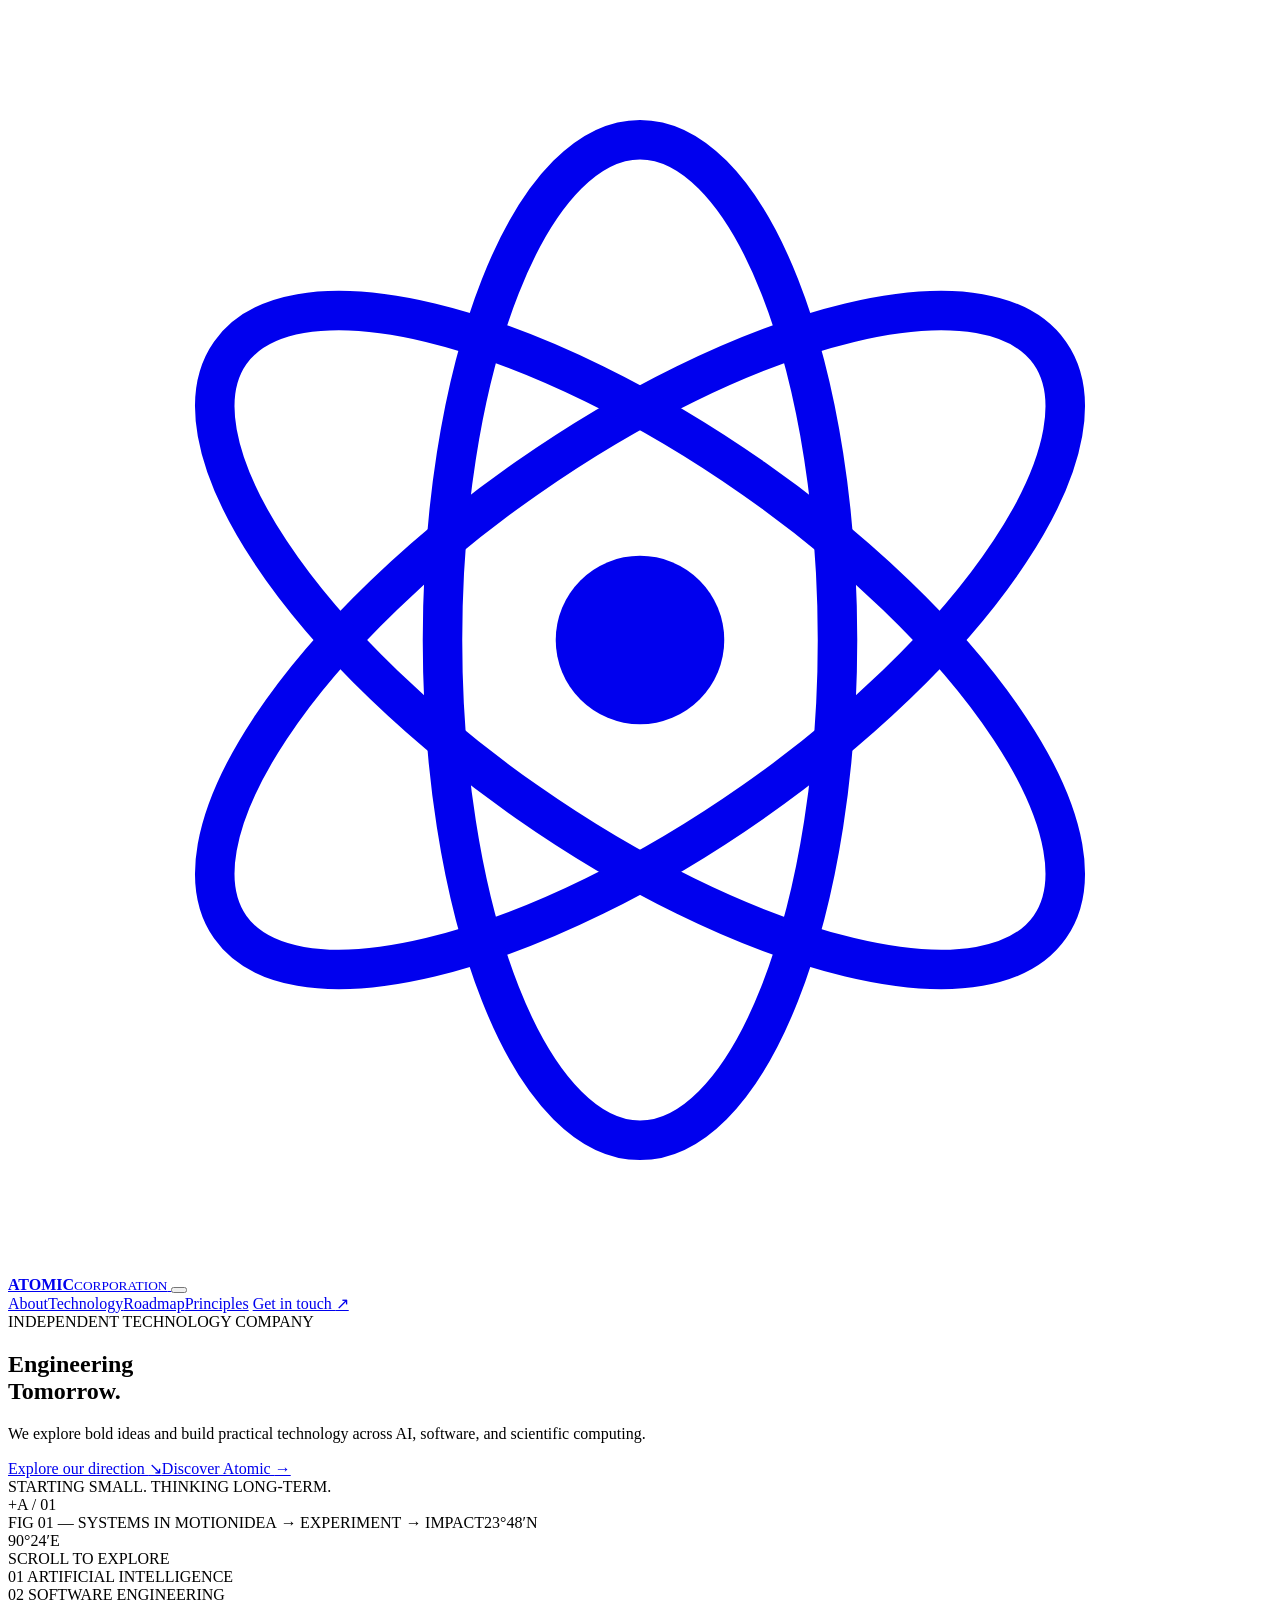
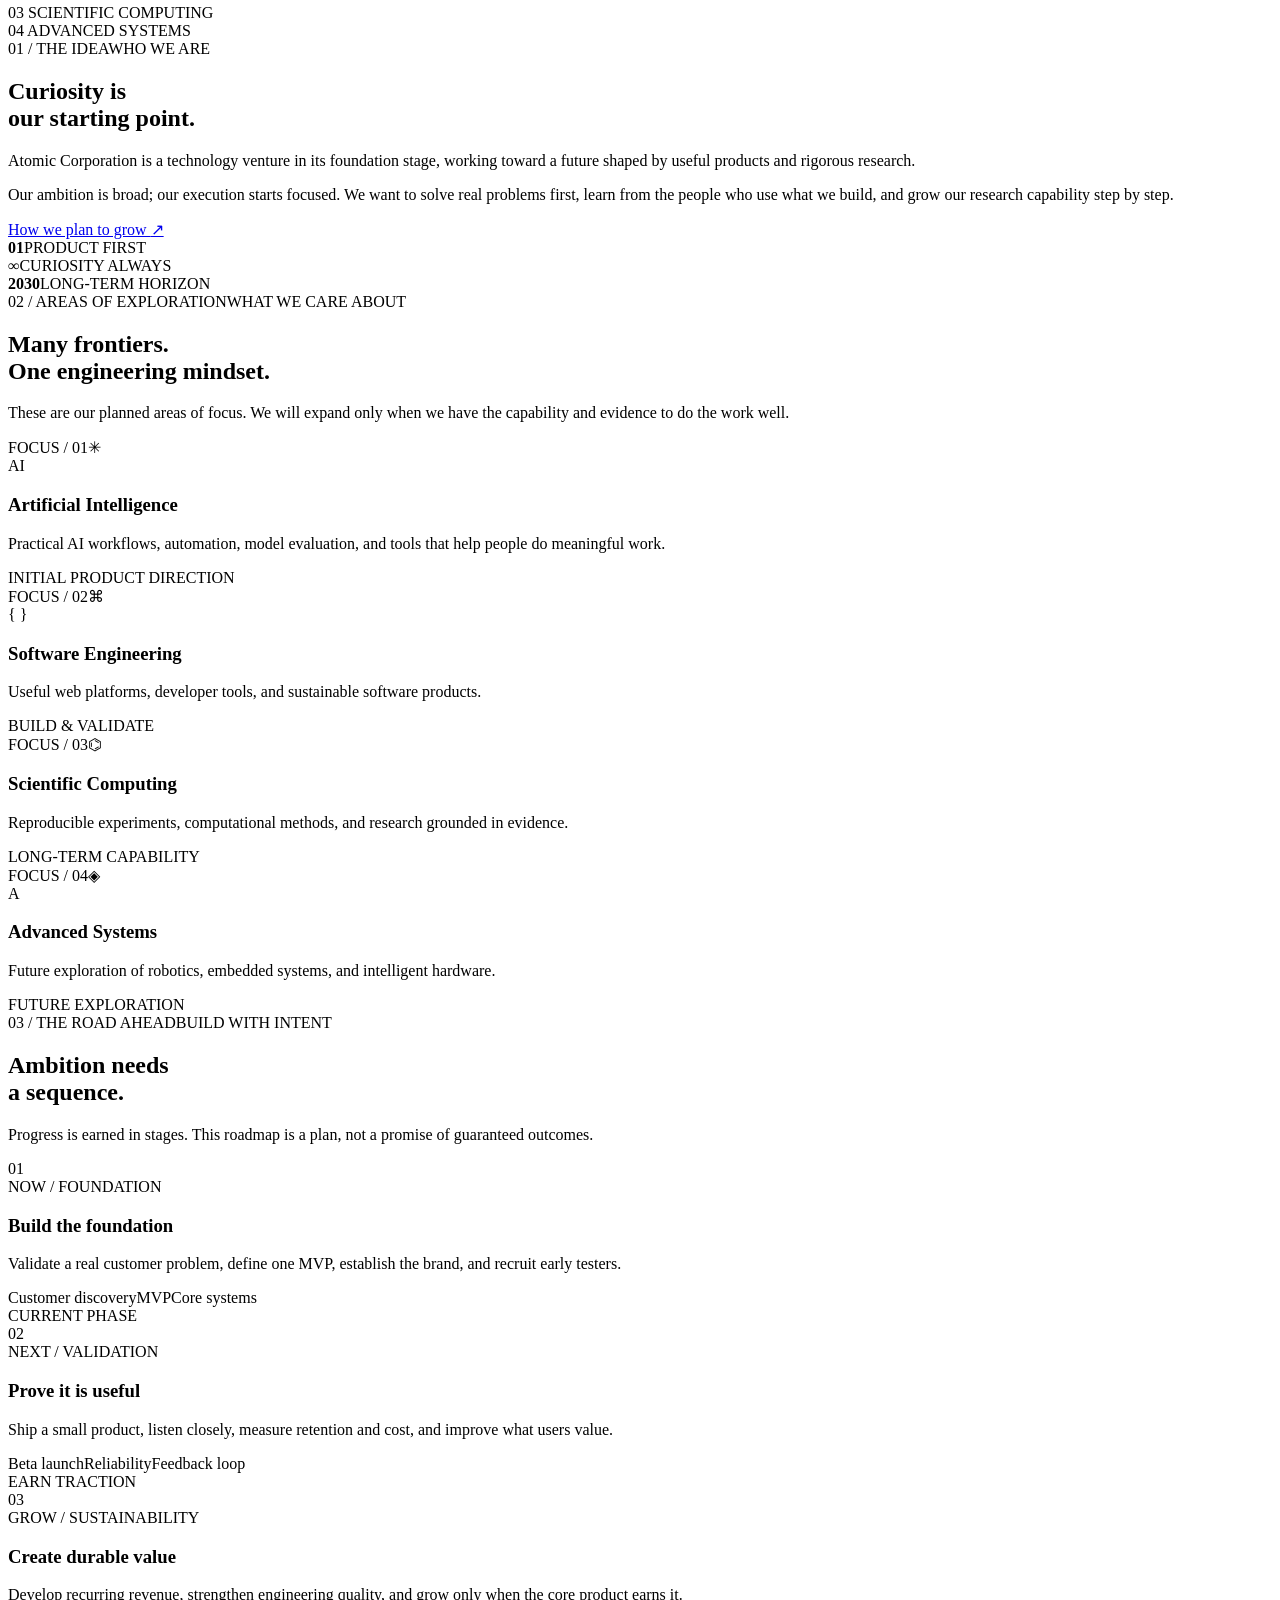
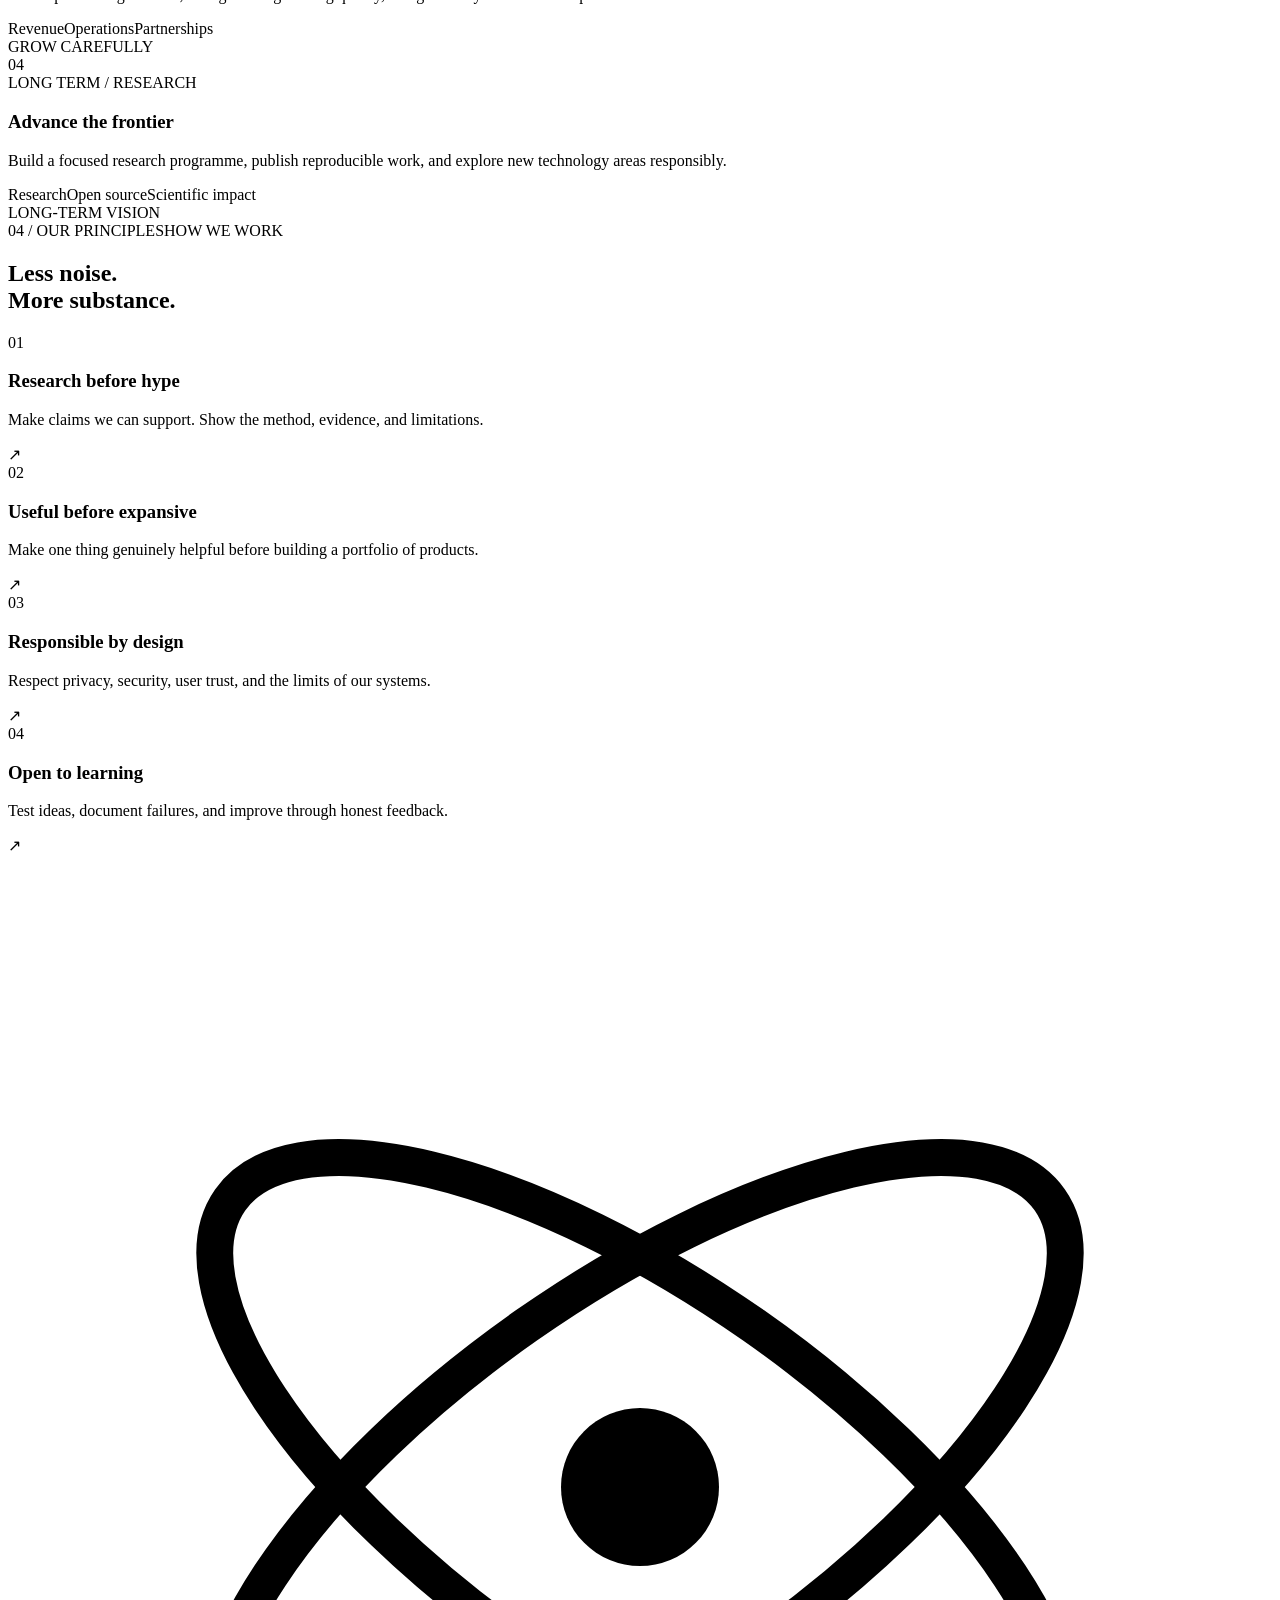
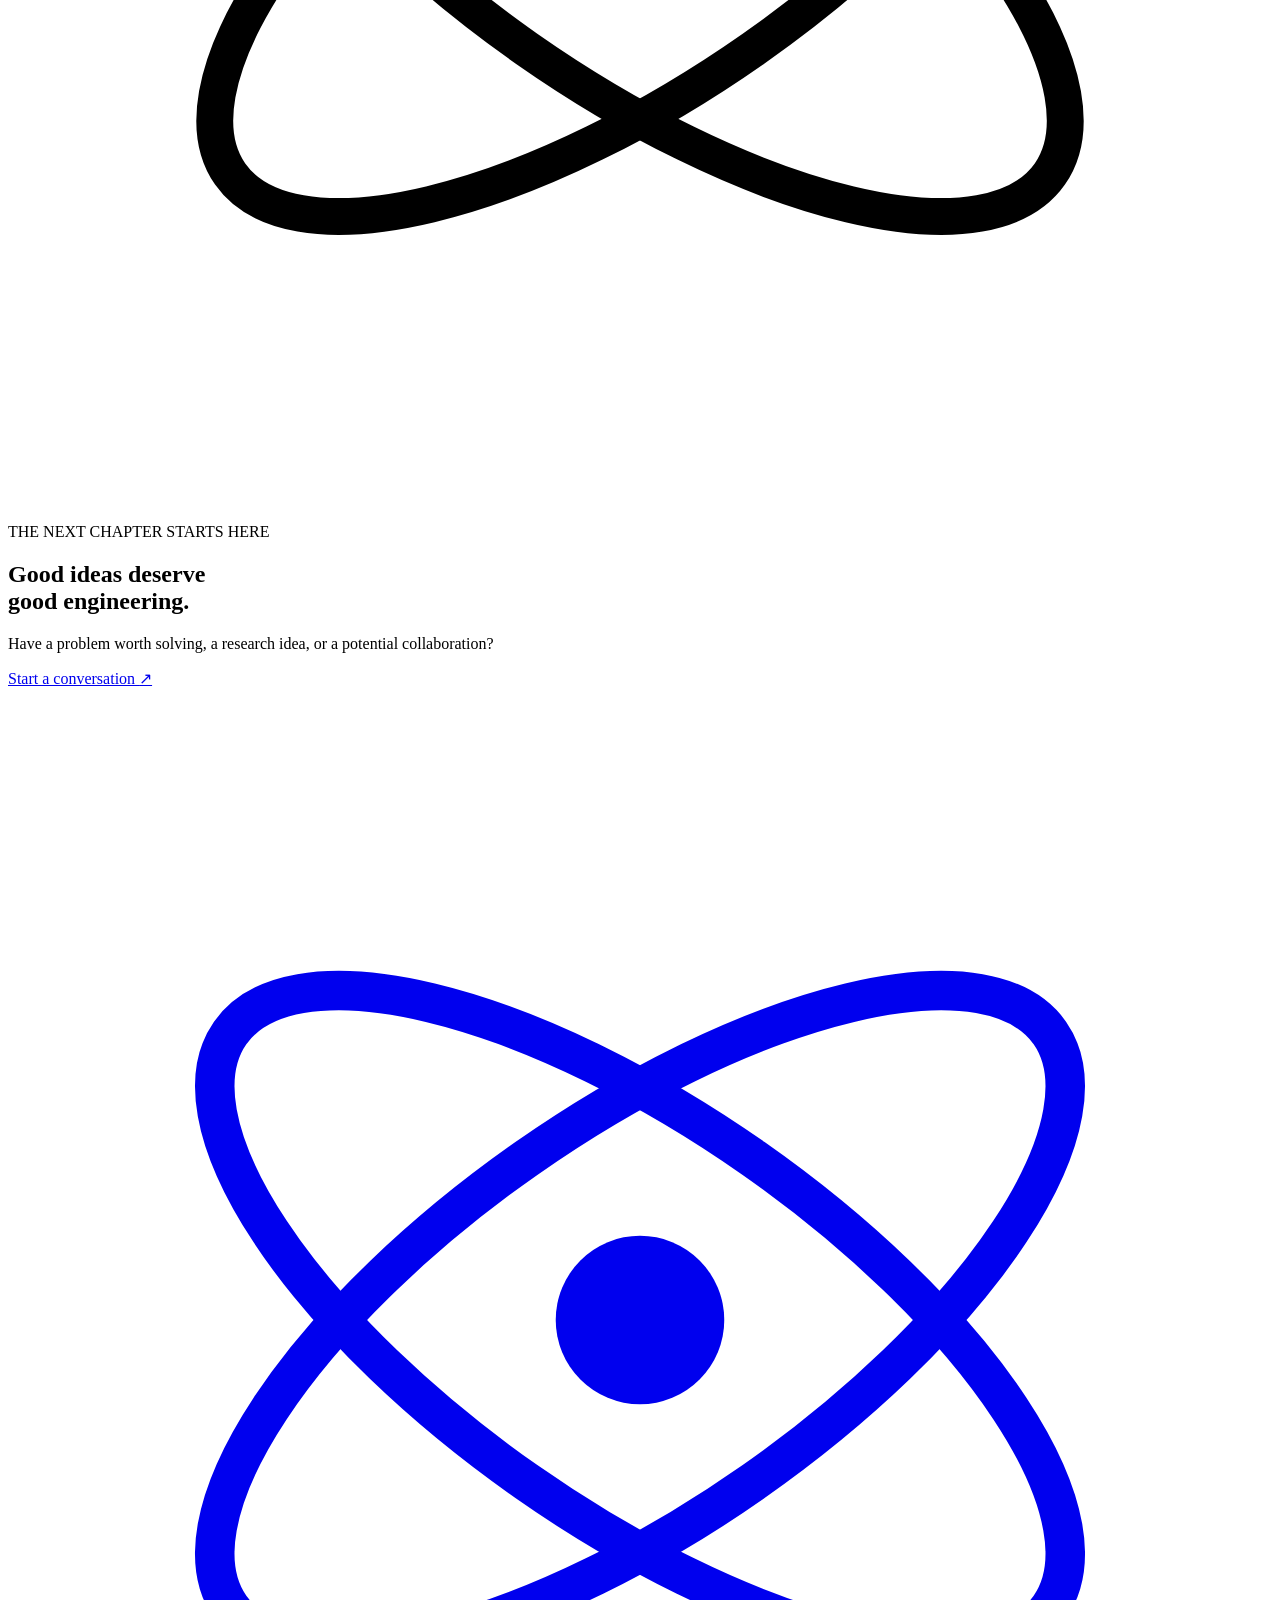
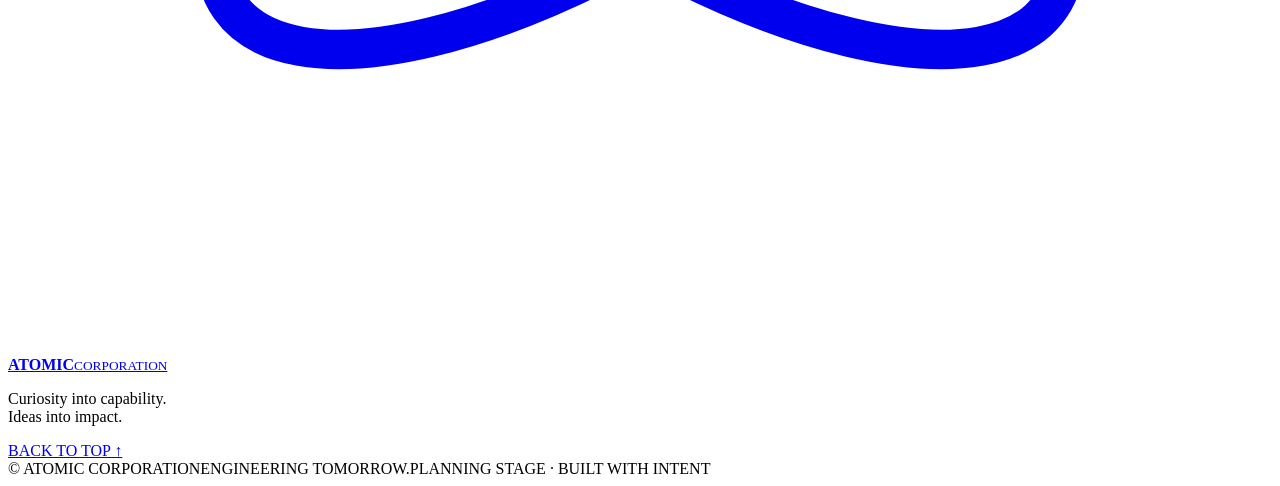
==== index.html @ 31d18f81 "feat: add Atomic Corporation landing page structure" ====
<!doctype html>
<html lang="en">
<head>
  <meta charset="utf-8">
  <meta name="viewport" content="width=device-width, initial-scale=1">
  <meta name="theme-color" content="#050505">
  <meta name="description" content="Atomic Corporation builds useful technology across AI, software engineering, and scientific computing.">
  <title>Atomic Corporation — Engineering Tomorrow</title>
  <link rel="icon" href="assets/favicon.svg" type="image/svg+xml">
  <link rel="preconnect" href="https://fonts.googleapis.com">
  <link rel="preconnect" href="https://fonts.gstatic.com" crossorigin>
  <link href="https://fonts.googleapis.com/css2?family=DM+Mono:wght@400;500&family=Manrope:wght@400;500;600;700;800&display=swap" rel="stylesheet">
  <link rel="stylesheet" href="styles.css">
</head>
<body>
  <div class="noise" aria-hidden="true"></div>
  <header class="site-header">
    <a class="brand" href="#home" aria-label="Atomic Corporation home">
      <span class="brand-mark" aria-hidden="true"><svg viewBox="0 0 48 48"><circle cx="24" cy="24" r="3.2" fill="currentColor"/><ellipse cx="24" cy="24" rx="19" ry="7.5" transform="rotate(-35 24 24)" fill="none" stroke="currentColor" stroke-width="1.5"/><ellipse cx="24" cy="24" rx="19" ry="7.5" transform="rotate(35 24 24)" fill="none" stroke="currentColor" stroke-width="1.5"/><ellipse cx="24" cy="24" rx="19" ry="7.5" transform="rotate(90 24 24)" fill="none" stroke="currentColor" stroke-width="1.5"/></svg></span>
      <span class="brand-copy"><strong>ATOMIC</strong><small>CORPORATION</small></span>
    </a>
    <button class="menu-toggle" aria-label="Toggle navigation" aria-expanded="false" aria-controls="primary-nav"><span></span><span></span></button>
    <nav id="primary-nav" class="nav-links" aria-label="Main navigation">
      <a href="#about">About</a><a href="#technology">Technology</a><a href="#roadmap">Roadmap</a><a href="#principles">Principles</a>
      <a class="nav-cta" href="mailto:hello@atomiccorporation.example">Get in touch <span aria-hidden="true">↗</span></a>
    </nav>
  </header>
  <main id="home">
    <section class="hero section-wrap">
      <div class="hero-copy reveal">
        <div class="eyebrow"><span class="pulse"></span> INDEPENDENT TECHNOLOGY COMPANY <span class="eyebrow-line"></span></div>
        <h1>Engineering<br><span class="outline-text">Tomorrow.</span></h1>
        <p class="hero-subtitle">We explore bold ideas and build practical technology across AI, software, and scientific computing.</p>
        <div class="hero-actions"><a class="button button-primary" href="#technology">Explore our direction <span>↘</span></a><a class="text-link" href="#about">Discover Atomic <span>→</span></a></div>
        <div class="hero-footnote"><span class="footnote-dot"></span> STARTING SMALL. THINKING LONG-TERM.</div>
      </div>
      <div class="hero-art reveal" aria-label="Abstract atomic-orbit illustration">
        <div class="art-grid"></div><div class="orbit orbit-a"></div><div class="orbit orbit-b"></div><div class="orbit orbit-c"></div><div class="orbit-core"><span class="core-cross">+</span><span class="core-label">A / 01</span></div>
        <span class="art-label label-top">FIG 01 — SYSTEMS IN MOTION</span><span class="art-label label-bottom">IDEA <i>→</i> EXPERIMENT <i>→</i> IMPACT</span><span class="art-coordinate">23°48′N<br>90°24′E</span>
      </div>
      <div class="hero-scroll"><span></span> SCROLL TO EXPLORE</div>
    </section>
    <section class="signal-strip" aria-label="Company focus"><div><span>01</span> ARTIFICIAL INTELLIGENCE</div><div><span>02</span> SOFTWARE ENGINEERING</div><div><span>03</span> SCIENTIFIC COMPUTING</div><div><span>04</span> ADVANCED SYSTEMS</div></section>
    <section id="about" class="section-wrap section about-section">
      <div class="section-kicker reveal"><span>01 / THE IDEA</span><span class="kicker-line"></span><span>WHO WE ARE</span></div>
      <div class="about-grid"><h2 class="reveal">Curiosity is<br>our <span class="accent">starting point.</span></h2><div class="about-copy reveal"><p class="lead">Atomic Corporation is a technology venture in its foundation stage, working toward a future shaped by useful products and rigorous research.</p><p>Our ambition is broad; our execution starts focused. We want to solve real problems first, learn from the people who use what we build, and grow our research capability step by step.</p><a class="inline-link" href="#roadmap">How we plan to grow <span>↗</span></a></div></div>
      <div class="metric-row reveal"><div><strong>01</strong><span>PRODUCT FIRST</span></div><div><strong>∞</strong><span>CURIOSITY ALWAYS</span></div><div><strong>2030</strong><span>LONG-TERM HORIZON</span></div></div>
    </section>
    <section id="technology" class="section technology-section"><div class="section-wrap">
      <div class="section-kicker reveal"><span>02 / AREAS OF EXPLORATION</span><span class="kicker-line"></span><span>WHAT WE CARE ABOUT</span></div>
      <div class="section-heading reveal"><h2>Many frontiers.<br><span class="muted">One engineering mindset.</span></h2><p>These are our planned areas of focus. We will expand only when we have the capability and evidence to do the work well.</p></div>
      <div class="focus-grid">
        <article class="focus-card focus-featured reveal"><div class="card-top"><span>FOCUS / 01</span><span class="card-icon">✳</span></div><div class="card-graphic graphic-ai"><span class="ai-ring ring-one"></span><span class="ai-ring ring-two"></span><span class="ai-core">AI</span><i class="node node-one"></i><i class="node node-two"></i><i class="node node-three"></i></div><h3>Artificial Intelligence</h3><p>Practical AI workflows, automation, model evaluation, and tools that help people do meaningful work.</p><span class="card-status"><i></i> INITIAL PRODUCT DIRECTION</span></article>
        <article class="focus-card reveal"><div class="card-top"><span>FOCUS / 02</span><span class="card-icon">⌘</span></div><div class="card-graphic graphic-code"><span class="code-bracket">{ }</span><span class="code-lines"><i></i><i></i><i></i><i></i></span></div><h3>Software Engineering</h3><p>Useful web platforms, developer tools, and sustainable software products.</p><span class="card-status"><i></i> BUILD & VALIDATE</span></article>
        <article class="focus-card reveal"><div class="card-top"><span>FOCUS / 03</span><span class="card-icon">⌬</span></div><div class="card-graphic graphic-research"><span class="research-axis axis-x"></span><span class="research-axis axis-y"></span><span class="research-curve"></span><i></i><i></i><i></i></div><h3>Scientific Computing</h3><p>Reproducible experiments, computational methods, and research grounded in evidence.</p><span class="card-status"><i></i> LONG-TERM CAPABILITY</span></article>
        <article class="focus-card reveal"><div class="card-top"><span>FOCUS / 04</span><span class="card-icon">◈</span></div><div class="card-graphic graphic-systems"><span class="chip">A</span><span class="chip-line cl-one"></span><span class="chip-line cl-two"></span><span class="chip-line cl-three"></span><span class="chip-dot"></span></div><h3>Advanced Systems</h3><p>Future exploration of robotics, embedded systems, and intelligent hardware.</p><span class="card-status"><i></i> FUTURE EXPLORATION</span></article>
      </div>
    </div></section>
    <section id="roadmap" class="section-wrap section roadmap-section">
      <div class="section-kicker reveal"><span>03 / THE ROAD AHEAD</span><span class="kicker-line"></span><span>BUILD WITH INTENT</span></div>
      <div class="section-heading reveal"><h2>Ambition needs<br><span class="muted">a sequence.</span></h2><p>Progress is earned in stages. This roadmap is a plan, not a promise of guaranteed outcomes.</p></div>
      <div class="timeline"><article class="timeline-item reveal"><div class="timeline-marker">01</div><div class="timeline-date">NOW / FOUNDATION</div><div class="timeline-body"><h3>Build the foundation</h3><p>Validate a real customer problem, define one MVP, establish the brand, and recruit early testers.</p><div class="timeline-tags"><span>Customer discovery</span><span>MVP</span><span>Core systems</span></div></div><span class="timeline-state">CURRENT PHASE</span></article>
        <article class="timeline-item reveal"><div class="timeline-marker">02</div><div class="timeline-date">NEXT / VALIDATION</div><div class="timeline-body"><h3>Prove it is useful</h3><p>Ship a small product, listen closely, measure retention and cost, and improve what users value.</p><div class="timeline-tags"><span>Beta launch</span><span>Reliability</span><span>Feedback loop</span></div></div><span class="timeline-state">EARN TRACTION</span></article>
        <article class="timeline-item reveal"><div class="timeline-marker">03</div><div class="timeline-date">GROW / SUSTAINABILITY</div><div class="timeline-body"><h3>Create durable value</h3><p>Develop recurring revenue, strengthen engineering quality, and grow only when the core product earns it.</p><div class="timeline-tags"><span>Revenue</span><span>Operations</span><span>Partnerships</span></div></div><span class="timeline-state">GROW CAREFULLY</span></article>
        <article class="timeline-item reveal"><div class="timeline-marker">04</div><div class="timeline-date">LONG TERM / RESEARCH</div><div class="timeline-body"><h3>Advance the frontier</h3><p>Build a focused research programme, publish reproducible work, and explore new technology areas responsibly.</p><div class="timeline-tags"><span>Research</span><span>Open source</span><span>Scientific impact</span></div></div><span class="timeline-state">LONG-TERM VISION</span></article></div>
    </section>
    <section id="principles" class="principles-section"><div class="section-wrap principles-inner">
      <div class="section-kicker reveal"><span>04 / OUR PRINCIPLES</span><span class="kicker-line"></span><span>HOW WE WORK</span></div>
      <h2 class="reveal">Less noise.<br><span class="accent">More substance.</span></h2>
      <div class="principle-list"><article class="principle reveal"><span>01</span><div><h3>Research before hype</h3><p>Make claims we can support. Show the method, evidence, and limitations.</p></div><span class="principle-symbol">↗</span></article><article class="principle reveal"><span>02</span><div><h3>Useful before expansive</h3><p>Make one thing genuinely helpful before building a portfolio of products.</p></div><span class="principle-symbol">↗</span></article><article class="principle reveal"><span>03</span><div><h3>Responsible by design</h3><p>Respect privacy, security, user trust, and the limits of our systems.</p></div><span class="principle-symbol">↗</span></article><article class="principle reveal"><span>04</span><div><h3>Open to learning</h3><p>Test ideas, document failures, and improve through honest feedback.</p></div><span class="principle-symbol">↗</span></article></div>
    </div></section>
    <section class="closing-cta section-wrap reveal"><div class="cta-mark"><svg viewBox="0 0 48 48" aria-hidden="true"><circle cx="24" cy="24" r="3" fill="currentColor"/><ellipse cx="24" cy="24" rx="19" ry="7.5" transform="rotate(-35 24 24)" fill="none" stroke="currentColor" stroke-width="1.4"/><ellipse cx="24" cy="24" rx="19" ry="7.5" transform="rotate(35 24 24)" fill="none" stroke="currentColor" stroke-width="1.4"/></svg></div><div><span class="eyebrow">THE NEXT CHAPTER STARTS HERE</span><h2>Good ideas deserve<br><span class="muted">good engineering.</span></h2><p>Have a problem worth solving, a research idea, or a potential collaboration?</p></div><a class="button button-primary" href="mailto:hello@atomiccorporation.example">Start a conversation <span>↗</span></a></section>
  </main>
  <footer class="site-footer"><div class="section-wrap footer-main"><a class="brand" href="#home"><span class="brand-mark"><svg viewBox="0 0 48 48"><circle cx="24" cy="24" r="3.2" fill="currentColor"/><ellipse cx="24" cy="24" rx="19" ry="7.5" transform="rotate(-35 24 24)" fill="none" stroke="currentColor" stroke-width="1.5"/><ellipse cx="24" cy="24" rx="19" ry="7.5" transform="rotate(35 24 24)" fill="none" stroke="currentColor" stroke-width="1.5"/></svg></span><span class="brand-copy"><strong>ATOMIC</strong><small>CORPORATION</small></span></a><p>Curiosity into capability.<br>Ideas into impact.</p><a class="footer-top" href="#home">BACK TO TOP ↑</a></div><div class="section-wrap footer-bottom"><span>© <span id="year"></span> ATOMIC CORPORATION</span><span>ENGINEERING TOMORROW.</span><span class="footer-note">PLANNING STAGE · BUILT WITH INTENT</span></div></footer>
  <script src="app.js" defer></script>
</body>
</html>
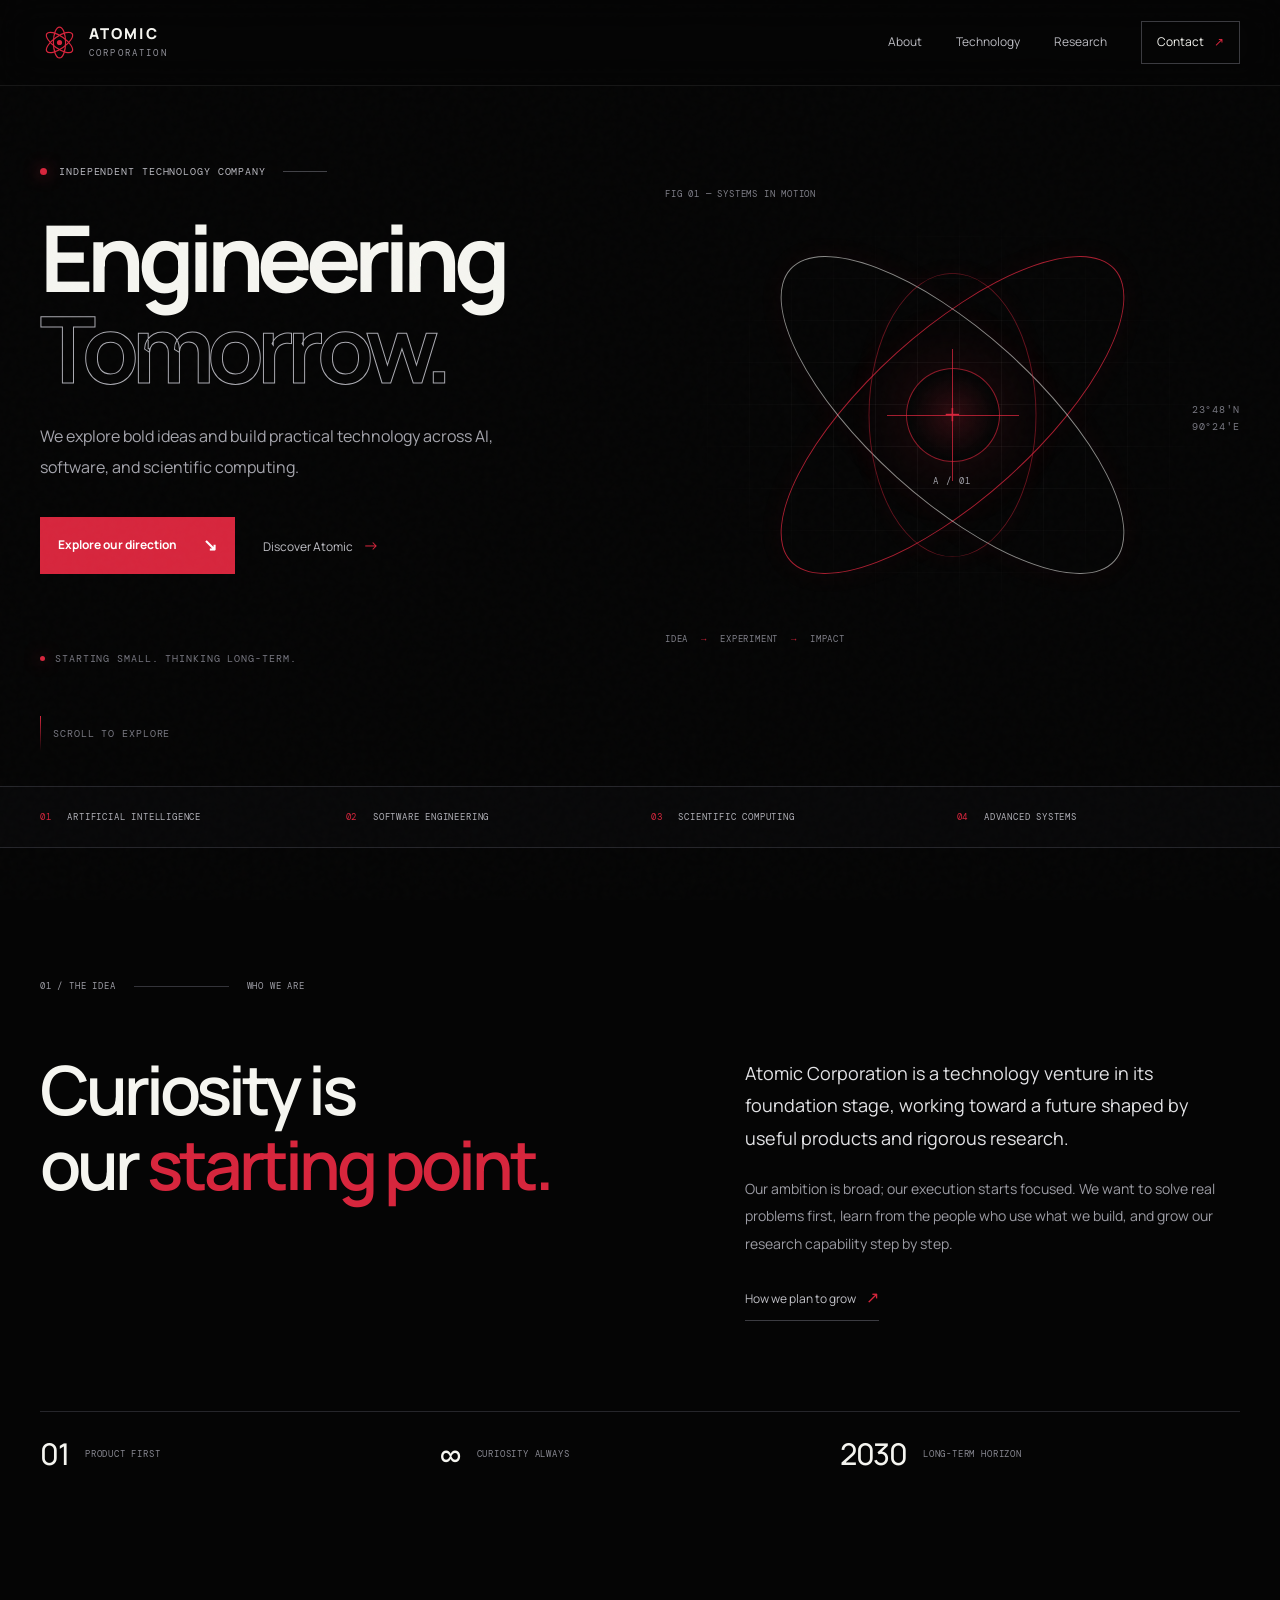
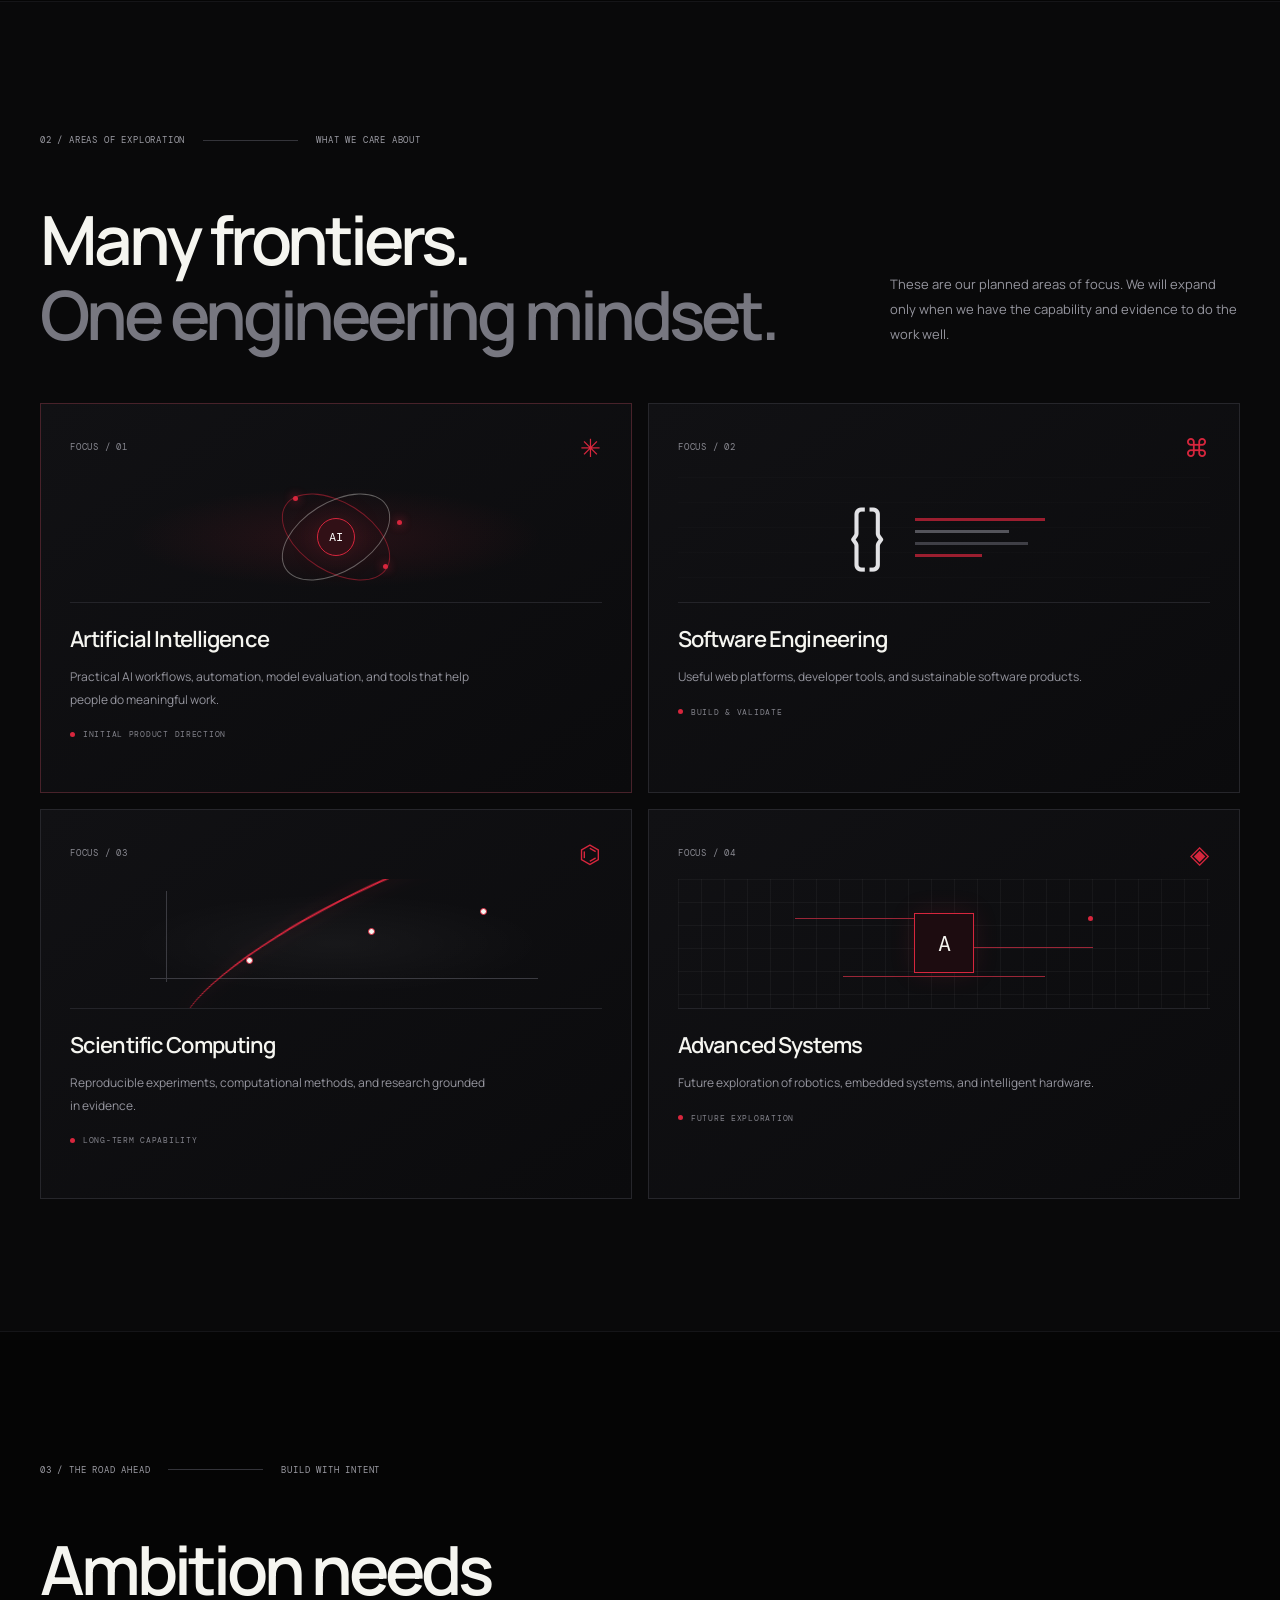
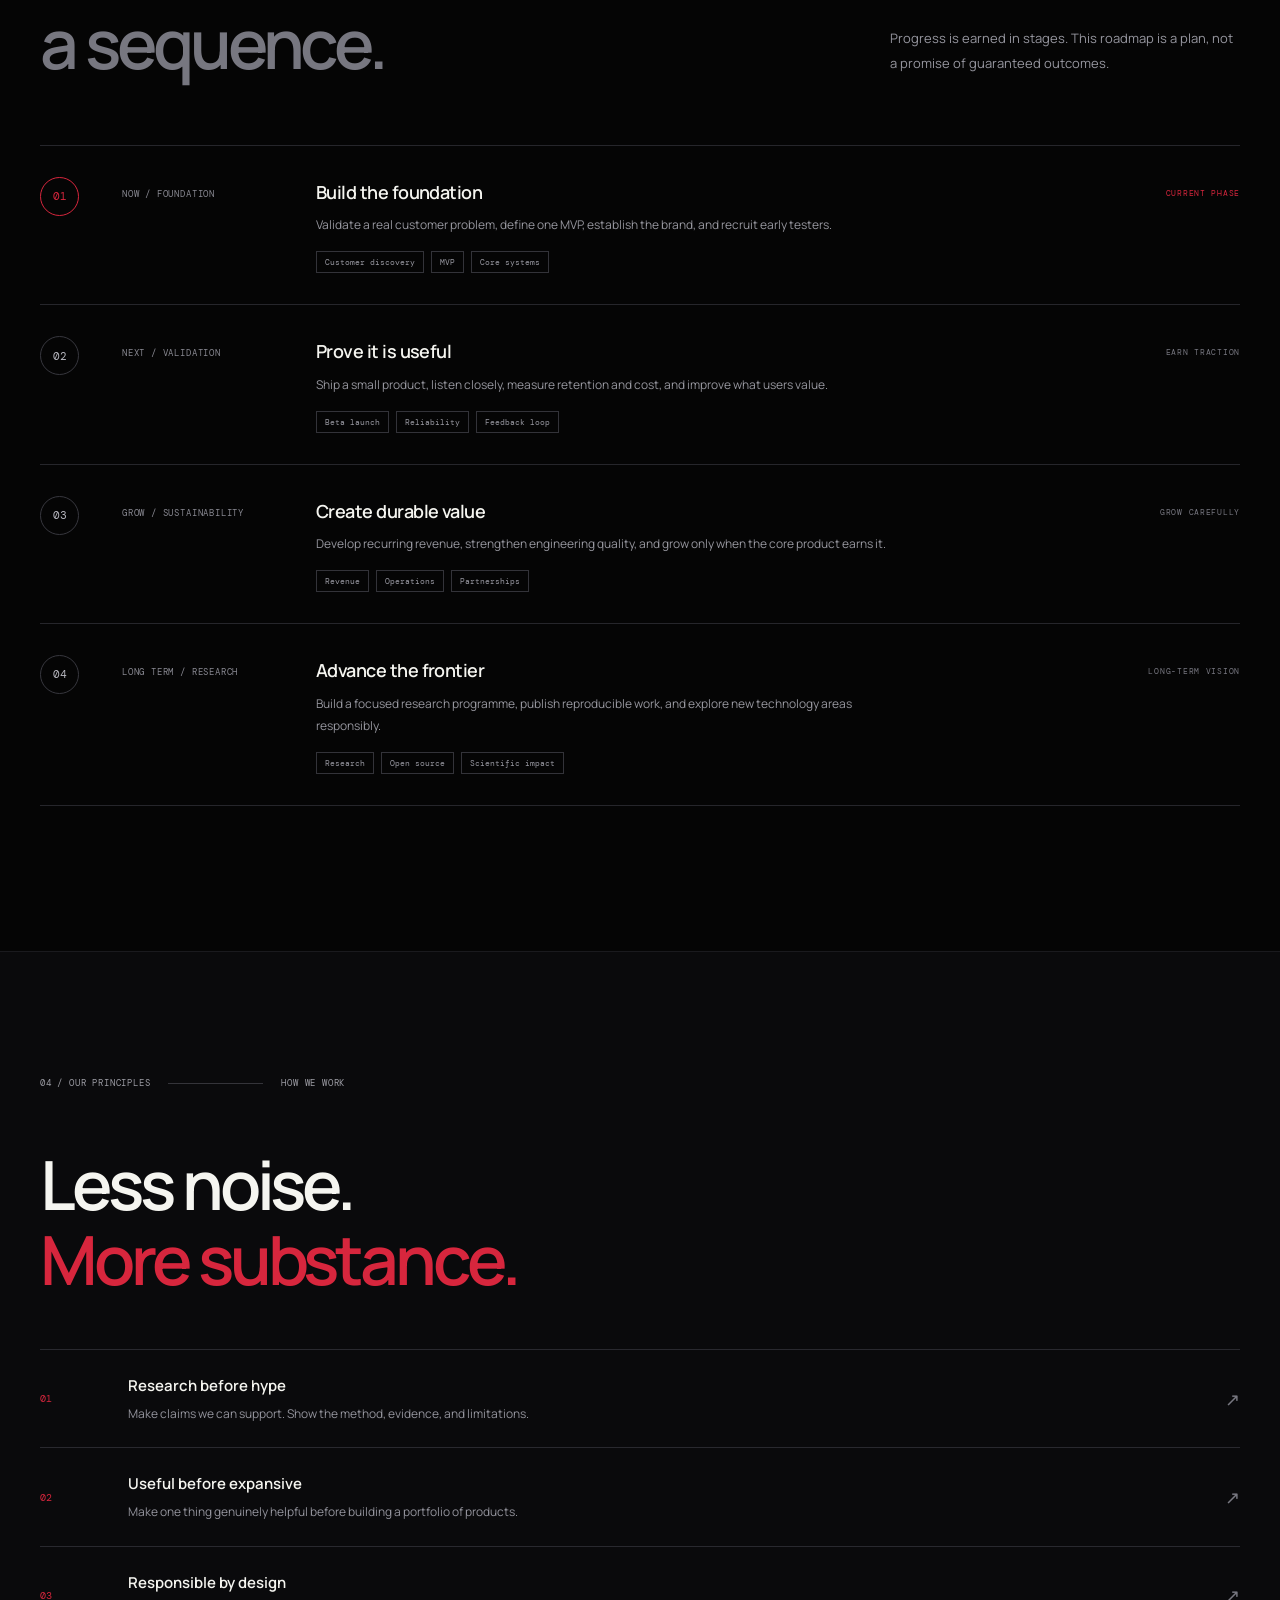
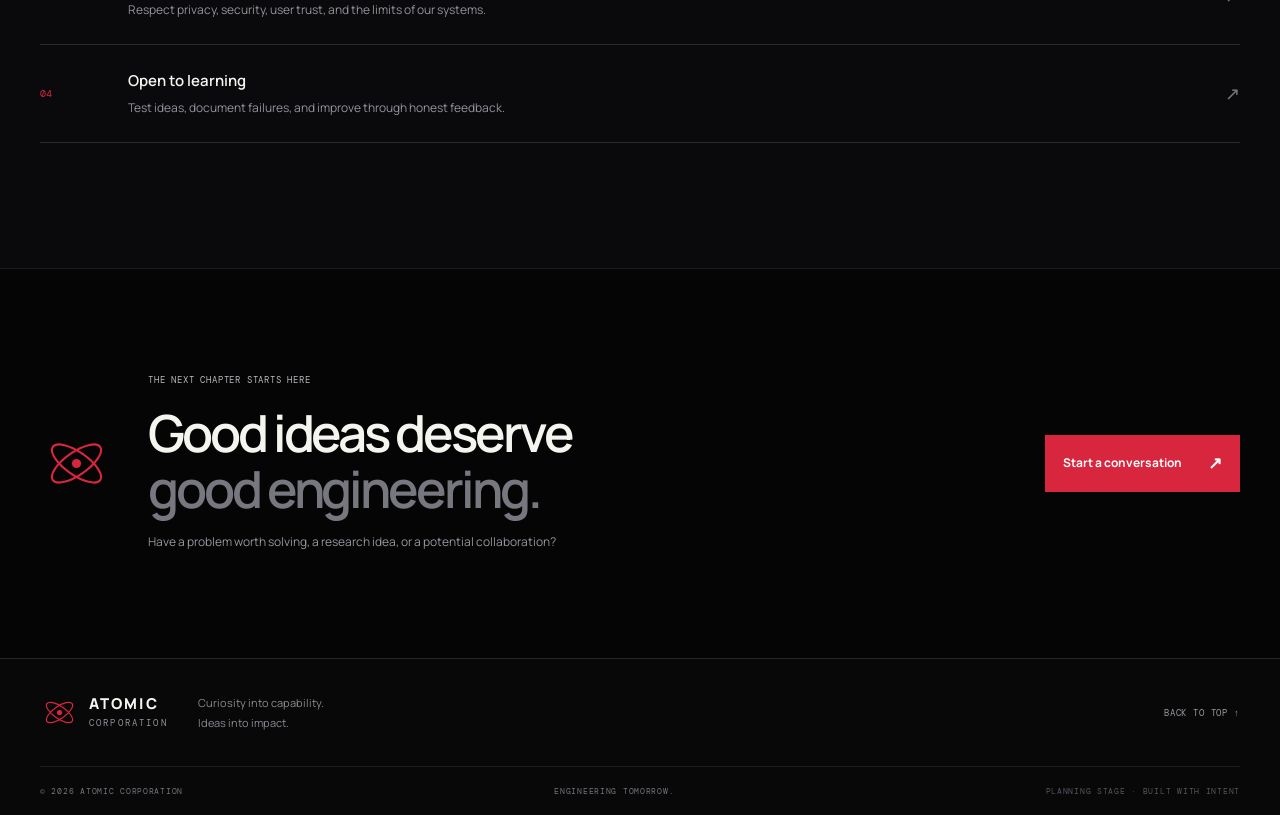
==== commit 1457e5ae: "feat: connect homepage to full corporate site navigation" ====
--- a/index.html
+++ b/index.html
@@ -12,17 +12,16 @@
   <link href="https://fonts.googleapis.com/css2?family=DM+Mono:wght@400;500&family=Manrope:wght@400;500;600;700;800&display=swap" rel="stylesheet">
   <link rel="stylesheet" href="styles.css">
 </head>
-<body>
+<body data-page="home">
   <div class="noise" aria-hidden="true"></div>
   <header class="site-header">
-    <a class="brand" href="#home" aria-label="Atomic Corporation home">
+    <a class="brand" href="index.html" aria-label="Atomic Corporation home">
       <span class="brand-mark" aria-hidden="true"><svg viewBox="0 0 48 48"><circle cx="24" cy="24" r="3.2" fill="currentColor"/><ellipse cx="24" cy="24" rx="19" ry="7.5" transform="rotate(-35 24 24)" fill="none" stroke="currentColor" stroke-width="1.5"/><ellipse cx="24" cy="24" rx="19" ry="7.5" transform="rotate(35 24 24)" fill="none" stroke="currentColor" stroke-width="1.5"/><ellipse cx="24" cy="24" rx="19" ry="7.5" transform="rotate(90 24 24)" fill="none" stroke="currentColor" stroke-width="1.5"/></svg></span>
       <span class="brand-copy"><strong>ATOMIC</strong><small>CORPORATION</small></span>
     </a>
     <button class="menu-toggle" aria-label="Toggle navigation" aria-expanded="false" aria-controls="primary-nav"><span></span><span></span></button>
     <nav id="primary-nav" class="nav-links" aria-label="Main navigation">
-      <a href="#about">About</a><a href="#technology">Technology</a><a href="#roadmap">Roadmap</a><a href="#principles">Principles</a>
-      <a class="nav-cta" href="mailto:hello@atomiccorporation.example">Get in touch <span aria-hidden="true">↗</span></a>
+      <a href="about.html">About</a><a href="products.html">Technology</a><a href="research.html">Research</a><a href="contact.html" class="nav-cta">Contact <span aria-hidden="true">↗</span></a>
     </nav>
   </header>
   <main id="home">
@@ -31,7 +30,7 @@
         <div class="eyebrow"><span class="pulse"></span> INDEPENDENT TECHNOLOGY COMPANY <span class="eyebrow-line"></span></div>
         <h1>Engineering<br><span class="outline-text">Tomorrow.</span></h1>
         <p class="hero-subtitle">We explore bold ideas and build practical technology across AI, software, and scientific computing.</p>
-        <div class="hero-actions"><a class="button button-primary" href="#technology">Explore our direction <span>↘</span></a><a class="text-link" href="#about">Discover Atomic <span>→</span></a></div>
+        <div class="hero-actions"><a class="button button-primary" href="products.html">Explore our direction <span>↘</span></a><a class="text-link" href="about.html">Discover Atomic <span>→</span></a></div>
         <div class="hero-footnote"><span class="footnote-dot"></span> STARTING SMALL. THINKING LONG-TERM.</div>
       </div>
       <div class="hero-art reveal" aria-label="Abstract atomic-orbit illustration">
@@ -69,9 +68,9 @@
       <h2 class="reveal">Less noise.<br><span class="accent">More substance.</span></h2>
       <div class="principle-list"><article class="principle reveal"><span>01</span><div><h3>Research before hype</h3><p>Make claims we can support. Show the method, evidence, and limitations.</p></div><span class="principle-symbol">↗</span></article><article class="principle reveal"><span>02</span><div><h3>Useful before expansive</h3><p>Make one thing genuinely helpful before building a portfolio of products.</p></div><span class="principle-symbol">↗</span></article><article class="principle reveal"><span>03</span><div><h3>Responsible by design</h3><p>Respect privacy, security, user trust, and the limits of our systems.</p></div><span class="principle-symbol">↗</span></article><article class="principle reveal"><span>04</span><div><h3>Open to learning</h3><p>Test ideas, document failures, and improve through honest feedback.</p></div><span class="principle-symbol">↗</span></article></div>
     </div></section>
-    <section class="closing-cta section-wrap reveal"><div class="cta-mark"><svg viewBox="0 0 48 48" aria-hidden="true"><circle cx="24" cy="24" r="3" fill="currentColor"/><ellipse cx="24" cy="24" rx="19" ry="7.5" transform="rotate(-35 24 24)" fill="none" stroke="currentColor" stroke-width="1.4"/><ellipse cx="24" cy="24" rx="19" ry="7.5" transform="rotate(35 24 24)" fill="none" stroke="currentColor" stroke-width="1.4"/></svg></div><div><span class="eyebrow">THE NEXT CHAPTER STARTS HERE</span><h2>Good ideas deserve<br><span class="muted">good engineering.</span></h2><p>Have a problem worth solving, a research idea, or a potential collaboration?</p></div><a class="button button-primary" href="mailto:hello@atomiccorporation.example">Start a conversation <span>↗</span></a></section>
+    <section class="closing-cta section-wrap reveal"><div class="cta-mark"><svg viewBox="0 0 48 48" aria-hidden="true"><circle cx="24" cy="24" r="3" fill="currentColor"/><ellipse cx="24" cy="24" rx="19" ry="7.5" transform="rotate(-35 24 24)" fill="none" stroke="currentColor" stroke-width="1.4"/><ellipse cx="24" cy="24" rx="19" ry="7.5" transform="rotate(35 24 24)" fill="none" stroke="currentColor" stroke-width="1.4"/></svg></div><div><span class="eyebrow">THE NEXT CHAPTER STARTS HERE</span><h2>Good ideas deserve<br><span class="muted">good engineering.</span></h2><p>Have a problem worth solving, a research idea, or a potential collaboration?</p></div><a class="button button-primary" href="contact.html">Start a conversation <span>↗</span></a></section>
   </main>
-  <footer class="site-footer"><div class="section-wrap footer-main"><a class="brand" href="#home"><span class="brand-mark"><svg viewBox="0 0 48 48"><circle cx="24" cy="24" r="3.2" fill="currentColor"/><ellipse cx="24" cy="24" rx="19" ry="7.5" transform="rotate(-35 24 24)" fill="none" stroke="currentColor" stroke-width="1.5"/><ellipse cx="24" cy="24" rx="19" ry="7.5" transform="rotate(35 24 24)" fill="none" stroke="currentColor" stroke-width="1.5"/></svg></span><span class="brand-copy"><strong>ATOMIC</strong><small>CORPORATION</small></span></a><p>Curiosity into capability.<br>Ideas into impact.</p><a class="footer-top" href="#home">BACK TO TOP ↑</a></div><div class="section-wrap footer-bottom"><span>© <span id="year"></span> ATOMIC CORPORATION</span><span>ENGINEERING TOMORROW.</span><span class="footer-note">PLANNING STAGE · BUILT WITH INTENT</span></div></footer>
+  <footer class="site-footer"><div class="section-wrap footer-main"><a class="brand" href="#home"><span class="brand-mark"><svg viewBox="0 0 48 48"><circle cx="24" cy="24" r="3.2" fill="currentColor"/><ellipse cx="24" cy="24" rx="19" ry="7.5" transform="rotate(-35 24 24)" fill="none" stroke="currentColor" stroke-width="1.5"/><ellipse cx="24" cy="24" rx="19" ry="7.5" transform="rotate(35 24 24)" fill="none" stroke="currentColor" stroke-width="1.5"/></svg></span><span class="brand-copy"><strong>ATOMIC</strong><small>CORPORATION</small></span></a><p>Curiosity into capability.<br>Ideas into impact.</p><a class="footer-top" href="index.html">BACK TO TOP ↑</a></div><div class="section-wrap footer-bottom"><span>© <span id="year"></span> ATOMIC CORPORATION</span><span>ENGINEERING TOMORROW.</span><span class="footer-note">PLANNING STAGE · BUILT WITH INTENT</span></div></footer>
   <script src="app.js" defer></script>
 </body>
 </html>
--- a/styles.css
+++ b/styles.css
@@ -0,0 +1,50 @@
+:root{--bg:#050505;--panel:#0c0c0e;--panel-2:#101013;--text:#f5f5f0;--muted:#93939b;--line:#26262b;--red:#d7263d;--red-bright:#f04452;--mono:'DM Mono',monospace;--sans:'Manrope',sans-serif;--max:1240px}
+*,*::before,*::after{box-sizing:border-box}
+html{scroll-behavior:smooth;scroll-padding-top:88px}
+body{margin:0;background:var(--bg);color:var(--text);font-family:var(--sans);font-size:15px;line-height:1.7;overflow-x:hidden;-webkit-font-smoothing:antialiased}
+body.menu-open{overflow:hidden}
+a{color:inherit;text-decoration:none}
+button{font:inherit}
+::selection{background:var(--red);color:#fff}
+.noise{position:fixed;inset:0;pointer-events:none;opacity:.035;z-index:10;background-image:url("data:image/svg+xml,%3Csvg viewBox='0 0 180 180' xmlns='http://www.w3.org/2000/svg'%3E%3Cfilter id='n'%3E%3CfeTurbulence type='fractalNoise' baseFrequency='.8' numOctaves='4' stitchTiles='stitch'/%3E%3C/filter%3E%3Crect width='100%25' height='100%25' filter='url(%23n)' opacity='.5'/%3E%3C/svg%3E")}
+.section-wrap{width:min(calc(100% - 80px),var(--max));margin-inline:auto}
+.section{padding-block:132px}
+.site-header{height:86px;position:sticky;top:0;z-index:20;display:flex;align-items:center;justify-content:space-between;padding-inline:max(40px,calc((100vw - var(--max))/2));border-bottom:1px solid rgba(255,255,255,.075);background:rgba(5,5,5,.83);backdrop-filter:blur(18px)}
+.brand{display:inline-flex;align-items:center;gap:10px;flex-shrink:0}
+.brand-mark{display:grid;place-items:center;width:39px;height:39px;color:var(--red)}.brand-mark svg{width:100%;height:100%}
+.brand-copy{display:flex;flex-direction:column;line-height:1.1;letter-spacing:.14em}.brand-copy strong{font-size:15px;font-weight:800}.brand-copy small{font:9px var(--mono);letter-spacing:.24em;color:var(--muted);margin-top:5px}
+.nav-links{display:flex;align-items:center;gap:34px}.nav-links>a{font-size:12px;color:#bcbcc2;transition:color .2s}.nav-links>a:hover,.text-link:hover,.inline-link:hover{color:#fff}.nav-links .nav-cta{border:1px solid #3b3b40;padding:10px 15px;color:var(--text)}.nav-cta span{color:var(--red);margin-left:8px}
+.menu-toggle{display:none;background:transparent;color:var(--text);border:0;padding:8px;cursor:pointer}.menu-toggle span{width:24px;height:1px;background:currentColor;display:block;margin:6px}
+.hero{min-height:700px;position:relative;display:grid;grid-template-columns:1fr 1fr;align-items:center;gap:50px;padding-top:76px;padding-bottom:118px}
+.eyebrow,.section-kicker,.hero-footnote,.art-label,.art-coordinate,.hero-scroll,.card-top,.card-status,.timeline-date,.timeline-state,.timeline-tags,.metric-row span,.signal-strip,.footer-bottom,.footer-top{font:10px var(--mono);letter-spacing:.09em}
+.eyebrow{display:flex;align-items:center;gap:12px;color:#b8b8bf}.pulse,.footnote-dot{width:7px;height:7px;display:inline-block;border-radius:50%;background:var(--red);box-shadow:0 0 16px rgba(215,38,61,.7)}.eyebrow-line{width:44px;height:1px;background:#424247;margin-left:5px}
+h1,h2,h3,p{margin-top:0}h1{font-size:clamp(64px,7.2vw,104px);line-height:.99;letter-spacing:-.075em;font-weight:700;margin:34px 0 27px} .outline-text{color:transparent;-webkit-text-stroke:1px #aaaab1}
+.hero-subtitle{max-width:460px;color:#a5a5ad;font-size:16px;line-height:1.9}.hero-actions{display:flex;align-items:center;gap:28px;margin-top:35px}
+.button{display:inline-flex;align-items:center;gap:26px;justify-content:space-between;padding:14px 18px;min-height:49px;font-size:12px;font-weight:700;transition:transform .2s,background .2s,border-color .2s}.button:hover{transform:translateY(-2px)}.button span{font-size:17px}.button-primary{background:var(--red);color:#fff}.button-primary:hover{background:var(--red-bright)}.text-link,.inline-link{font-size:12px;color:#c2c2c8;transition:color .2s}.text-link span,.inline-link span{color:var(--red);margin-left:8px;font-size:16px}
+.hero-footnote{color:#777780;display:flex;align-items:center;gap:10px;margin-top:78px}.footnote-dot{width:5px;height:5px}
+.hero-art{height:480px;position:relative;display:grid;place-items:center;isolation:isolate}.art-grid{position:absolute;inset:4% 0;background-image:linear-gradient(rgba(255,255,255,.055) 1px,transparent 1px),linear-gradient(90deg,rgba(255,255,255,.055) 1px,transparent 1px);background-size:42px 42px;mask-image:radial-gradient(ellipse at center,#000 0,transparent 70%);z-index:-1}
+.orbit{position:absolute;width:76%;height:35%;border:1px solid rgba(215,38,61,.78);border-radius:50%;box-shadow:0 0 28px rgba(215,38,61,.05);animation:orbitFloat 9s ease-in-out infinite}.orbit-a{transform:rotate(-42deg)}.orbit-b{transform:rotate(42deg);border-color:rgba(245,245,240,.55);animation-delay:-3s}.orbit-c{transform:rotate(90deg) scaleX(.65);border-color:rgba(215,38,61,.45);animation-delay:-6s}
+.orbit-core{width:94px;height:94px;border:1px solid rgba(215,38,61,.65);border-radius:50%;display:grid;place-items:center;position:relative;background:radial-gradient(circle,rgba(215,38,61,.2),rgba(5,5,5,.95) 67%);box-shadow:0 0 70px rgba(215,38,61,.18)}.orbit-core:before,.orbit-core:after{content:'';position:absolute;background:var(--red);opacity:.75}.orbit-core:before{height:1px;width:132px}.orbit-core:after{height:132px;width:1px}.core-cross{font-size:29px;color:var(--red);font-weight:300;z-index:1}.core-label{position:absolute;top:106px;font:9px var(--mono);letter-spacing:.15em;color:#a2a2aa}
+.art-label{position:absolute;color:#7f7f88;font-size:9px}.label-top{top:13px;left:0}.label-bottom{bottom:10px;left:0}.label-bottom i{color:var(--red);font-style:normal;margin-inline:7px}.art-coordinate{position:absolute;right:0;top:47%;color:#777780;line-height:1.7}
+.hero-scroll{position:absolute;left:0;bottom:35px;color:#777780;display:flex;align-items:center;gap:12px}.hero-scroll span{height:35px;width:1px;background:linear-gradient(var(--red),transparent)}
+.signal-strip{display:grid;grid-template-columns:repeat(4,1fr);padding:24px max(40px,calc((100vw - var(--max))/2));border-block:1px solid var(--line);gap:22px;background:#080809;color:#b1b1b8;font-size:9px}.signal-strip div{white-space:nowrap}.signal-strip span{color:var(--red);margin-right:10px}
+.section-kicker{display:flex;align-items:center;gap:18px;color:#9c9ca4;font-size:9px}.kicker-line{flex:1;max-width:95px;height:1px;background:#34343a}
+.about-grid{display:grid;grid-template-columns:1.1fr .9fr;gap:100px;margin-top:60px;align-items:start}.about-grid h2,.section-heading h2,.principles-inner>h2,.closing-cta h2{font-size:clamp(42px,5.3vw,70px);line-height:1.1;letter-spacing:-.06em;font-weight:600;margin:0}.accent{color:var(--red)}.muted{color:#777780}.about-copy{padding-top:5px}.about-copy p{color:#9c9ca4;font-size:14px;line-height:1.95}.about-copy .lead{color:#e2e2e5;font-size:18px;line-height:1.8;margin-bottom:21px}.inline-link{display:inline-block;border-bottom:1px solid #3c3c42;padding-bottom:9px;margin-top:13px}
+.metric-row{display:grid;grid-template-columns:repeat(3,1fr);margin-top:90px;padding-top:27px;border-top:1px solid var(--line)}.metric-row>div{display:flex;align-items:center;gap:17px}.metric-row strong{font-size:30px;line-height:1;letter-spacing:-.05em;font-weight:500}.metric-row span{color:#888891;font-size:9px}
+.technology-section{background:#09090a;border-block:1px solid #151518}.section-heading{display:flex;align-items:end;justify-content:space-between;gap:40px;margin-top:56px;margin-bottom:51px}.section-heading>p{max-width:350px;color:#96969f;font-size:13px;line-height:1.9;margin-bottom:5px}
+.focus-grid{display:grid;grid-template-columns:repeat(2,minmax(0,1fr));gap:16px}.focus-card{position:relative;overflow:hidden;min-height:390px;background:linear-gradient(145deg,#111114,#0b0b0d);border:1px solid #26262b;padding:26px 29px 27px;transition:border-color .25s,transform .25s}.focus-card:hover{border-color:#555059;transform:translateY(-3px)}.focus-featured{border-color:#48222a}.card-top{display:flex;justify-content:space-between;align-items:center;color:#898991;font-size:9px}.card-icon{font:25px var(--sans);color:var(--red)}.focus-card h3{font-size:22px;letter-spacing:-.04em;font-weight:600;margin:18px 0 8px}.focus-card p{font-size:12px;color:#95959e;max-width:420px;line-height:1.9;margin-bottom:18px}.card-status{font-size:8px;color:#82828a;display:flex;align-items:center;gap:8px}.card-status i{width:5px;height:5px;border-radius:50%;background:var(--red)}
+.card-graphic{height:130px;position:relative;margin:8px 0 14px;overflow:hidden;border-bottom:1px solid #242429}.graphic-ai{display:grid;place-items:center;background:radial-gradient(ellipse at center,rgba(215,38,61,.12),transparent 55%)}.ai-ring{position:absolute;display:block;border:1px solid rgba(215,38,61,.5);border-radius:50%;width:120px;height:70px}.ring-one{transform:rotate(32deg)}.ring-two{transform:rotate(-32deg);border-color:rgba(245,245,240,.35)}.ai-core{font:12px var(--mono);color:#fff;background:#311016;border:1px solid var(--red);width:38px;height:38px;border-radius:50%;display:grid;place-items:center;box-shadow:0 0 30px rgba(215,38,61,.2)}.node{width:5px;height:5px;position:absolute;background:var(--red);border-radius:50%;box-shadow:0 0 10px var(--red)}.node-one{top:23px;left:calc(50% - 43px)}.node-two{top:91px;left:calc(50% + 47px)}.node-three{top:47px;left:calc(50% + 61px)}
+.graphic-code{display:flex;align-items:center;justify-content:center;gap:30px;background:repeating-linear-gradient(0deg,transparent,transparent 24px,rgba(255,255,255,.025) 25px)}.code-bracket{font-size:58px;letter-spacing:-.1em;color:#e2e2e5;font-weight:400}.code-lines{display:flex;flex-direction:column;gap:9px;width:130px}.code-lines i{display:block;height:3px;background:#d7263d;opacity:.7;width:100%}.code-lines i:nth-child(2){width:72%;background:#73737b}.code-lines i:nth-child(3){width:87%;background:#55555d}.code-lines i:nth-child(4){width:51%;background:#d7263d}
+.graphic-research{background:radial-gradient(ellipse at center,rgba(255,255,255,.04),transparent 55%)}.research-axis{position:absolute;background:#3b3b41}.axis-x{left:15%;right:12%;height:1px;bottom:22%}.axis-y{width:1px;left:18%;top:10%;bottom:20%}.research-curve{position:absolute;left:18%;right:12%;top:15%;height:70%;border-top:2px solid var(--red);border-radius:50%;transform:rotate(-15deg) skewY(-12deg);filter:drop-shadow(0 0 8px rgba(215,38,61,.35))}.graphic-research i{position:absolute;width:7px;height:7px;border-radius:50%;background:var(--text);border:1px solid var(--red)}.graphic-research i:nth-of-type(1){top:61%;left:33%}.graphic-research i:nth-of-type(2){top:38%;left:56%}.graphic-research i:nth-of-type(3){top:23%;left:77%}
+.graphic-systems{display:grid;place-items:center;background-image:linear-gradient(rgba(255,255,255,.04) 1px,transparent 1px),linear-gradient(90deg,rgba(255,255,255,.04) 1px,transparent 1px);background-size:23px 23px}.chip{width:60px;height:60px;display:grid;place-items:center;border:1px solid #d7263d;background:#1d0c10;font:22px var(--mono);z-index:1;box-shadow:0 0 26px rgba(215,38,61,.13)}.chip-line{position:absolute;height:1px;background:#9a2637;width:26%}.cl-one{left:22%;top:31%}.cl-two{right:22%;top:53%}.cl-three{left:31%;bottom:24%;width:38%}.chip-dot{position:absolute;right:22%;top:29%;width:5px;height:5px;border-radius:50%;background:var(--red)}
+.roadmap-section{padding-bottom:145px}.timeline{margin-top:64px;border-top:1px solid var(--line)}.timeline-item{display:grid;grid-template-columns:58px 170px minmax(0,1fr) 140px;gap:24px;align-items:start;padding:31px 0;border-bottom:1px solid var(--line)}.timeline-marker{display:grid;place-items:center;width:39px;height:39px;border:1px solid #37373e;border-radius:50%;font:11px var(--mono);color:#b7b7bf}.timeline-item:first-child .timeline-marker{border-color:var(--red);color:var(--red)}.timeline-date{font-size:9px;color:#888891;padding-top:11px}.timeline-body h3{font-size:18px;letter-spacing:-.03em;font-weight:600;margin:0 0 7px}.timeline-body p{font-size:12px;color:#96969e;line-height:1.9;max-width:590px;margin-bottom:14px}.timeline-tags{display:flex;gap:7px;flex-wrap:wrap;font-size:8px;letter-spacing:0}.timeline-tags span{border:1px solid #333339;color:#9999a2;padding:5px 8px}.timeline-state{padding-top:11px;text-align:right;color:#777780;font-size:8px}.timeline-item:first-child .timeline-state{color:var(--red)}
+.principles-section{background:#0a0a0c;border-block:1px solid #1a1a1e;padding-block:125px}.principles-inner>h2{margin-top:58px}.principle-list{margin-top:53px;border-top:1px solid #29292f}.principle{display:grid;grid-template-columns:65px 1fr 30px;gap:23px;align-items:center;padding:23px 0;border-bottom:1px solid #29292f}.principle>span:first-child{font:10px var(--mono);color:var(--red)}.principle h3{font-size:15px;font-weight:600;margin:0 0 4px}.principle p{font-size:12px;color:#93939c;margin:0;line-height:1.8}.principle-symbol{color:#777780;font-size:18px;text-align:right;transition:color .2s,transform .2s}.principle:hover .principle-symbol{color:var(--red);transform:translate(2px,-2px)}
+.closing-cta{display:flex;align-items:center;gap:35px;padding-block:105px}.cta-mark{flex-shrink:0;width:73px;height:73px;color:var(--red)}.cta-mark svg{width:100%;height:100%}.closing-cta>div:nth-child(2){flex:1}.closing-cta .eyebrow{font-size:9px;margin-bottom:18px}.closing-cta h2{font-size:clamp(34px,4vw,52px)}.closing-cta p{font-size:12px;color:#96969f;margin:16px 0 0}.closing-cta>.button{flex-shrink:0}
+.site-footer{border-top:1px solid var(--line);background:#080809}.footer-main{display:flex;align-items:center;gap:30px;padding-block:34px}.footer-main p{margin:0;color:#898991;font-size:11px;line-height:1.8;flex:1}.footer-top{color:#9a9aa2;font-size:9px;transition:color .2s}.footer-top:hover{color:var(--red)}.footer-bottom{border-top:1px solid #1d1d21;padding-block:19px;display:flex;justify-content:space-between;gap:16px;color:#73737c;font-size:8px}.footer-note{color:#55555d}
+.reveal{opacity:0;transform:translateY(18px);transition:opacity .7s ease,transform .7s ease}.reveal.is-visible{opacity:1;transform:translateY(0)}
+@keyframes orbitFloat{0%,100%{translate:0 0}50%{translate:0 -8px}}
+@media(prefers-reduced-motion:reduce){html{scroll-behavior:auto}*,*::before,*::after{animation-duration:.01ms!important;animation-iteration-count:1!important;transition-duration:.01ms!important}.reveal{opacity:1;transform:none}}
+@media(min-width:1500px){.hero{min-height:770px}.hero-art{height:540px}}
+@media(max-width:1000px){.section-wrap{width:calc(100% - 56px)}.site-header{padding-inline:28px}.nav-links{gap:20px}.hero{gap:24px;min-height:630px}.hero-art{height:390px}.about-grid{gap:52px}.timeline-item{grid-template-columns:45px 145px minmax(0,1fr);gap:18px}.timeline-state{grid-column:3;text-align:left;padding-top:0}.signal-strip{padding-inline:28px;grid-template-columns:repeat(2,1fr)}}
+@media(max-width:700px){html{scroll-padding-top:74px}.section-wrap{width:calc(100% - 40px)}.section{padding-block:86px}.site-header{height:72px;padding-inline:20px}.brand-mark{width:34px;height:34px}.menu-toggle{display:block;position:relative;z-index:22}.nav-links{position:fixed;inset:72px 0 0;background:rgba(5,5,5,.98);display:flex;flex-direction:column;align-items:stretch;gap:0;padding:24px 24px 40px;opacity:0;visibility:hidden;transform:translateY(-8px);transition:opacity .2s,visibility .2s,transform .2s}.nav-links.is-open{opacity:1;visibility:visible;transform:translateY(0)}.nav-links>a{font-size:16px;padding:17px 0;border-bottom:1px solid var(--line)}.nav-links .nav-cta{margin-top:22px;padding:13px 15px;border:1px solid #3b3b40}.hero{grid-template-columns:1fr;gap:12px;padding-top:77px;padding-bottom:95px;min-height:0}.hero h1{font-size:clamp(62px,14vw,88px);margin-top:27px}.hero-subtitle{font-size:14px;max-width:420px}.hero-actions{gap:17px;flex-wrap:wrap}.button{gap:15px;padding:13px 14px}.hero-footnote{margin-top:42px;font-size:8px}.hero-art{height:330px;grid-row:2;margin-top:25px}.orbit{width:70%;height:34%}.orbit-core{width:75px;height:75px}.orbit-core:before{width:100px}.orbit-core:after{height:100px}.core-label{top:85px}.art-label{font-size:7px}.art-coordinate{font-size:8px}.hero-scroll{bottom:20px}.signal-strip{padding:22px 20px;gap:17px;font-size:8px;letter-spacing:.035em}.signal-strip span{margin-right:5px}.section-kicker{font-size:8px;gap:10px}.kicker-line{max-width:35px}.about-grid{grid-template-columns:1fr;gap:28px;margin-top:42px}.about-grid h2,.section-heading h2,.principles-inner>h2{font-size:clamp(42px,10vw,60px)}.about-copy .lead{font-size:16px}.about-copy p{font-size:13px}.metric-row{margin-top:55px;gap:15px}.metric-row>div{align-items:flex-start;flex-direction:column;gap:9px}.metric-row strong{font-size:25px}.metric-row span{font-size:7px;letter-spacing:.03em}.section-heading{margin-top:40px;margin-bottom:30px;display:block}.section-heading>p{margin-top:19px;font-size:12px}.focus-grid{grid-template-columns:1fr;gap:12px}.focus-card{min-height:355px;padding:22px}.card-graphic{height:112px}.focus-card h3{font-size:20px}.roadmap-section{padding-bottom:90px}.timeline{margin-top:42px}.timeline-item{grid-template-columns:40px 1fr;gap:12px 16px;padding:25px 0}.timeline-marker{width:34px;height:34px;grid-row:1 / span 2}.timeline-date{padding-top:8px}.timeline-body{grid-column:2}.timeline-body h3{font-size:17px}.timeline-body p{font-size:12px}.timeline-state{grid-column:2;text-align:left;padding-top:0;font-size:8px}.principles-section{padding-block:88px}.principles-inner>h2{margin-top:43px}.principle-list{margin-top:38px}.principle{grid-template-columns:28px 1fr 20px;gap:12px;padding:19px 0}.principle h3{font-size:14px}.principle p{font-size:11px}.closing-cta{padding-block:78px;display:grid;grid-template-columns:54px 1fr;gap:18px}.cta-mark{width:52px;height:52px;align-self:start}.closing-cta .eyebrow{font-size:7px}.closing-cta h2{font-size:clamp(30px,8vw,43px)}.closing-cta p{font-size:11px}.closing-cta>.button{grid-column:2;justify-self:start;margin-top:8px}.footer-main{gap:16px;flex-wrap:wrap;padding-block:27px}.footer-main p{order:3;flex-basis:100%;padding-top:8px}.footer-top{margin-left:auto;font-size:8px}.footer-bottom{flex-wrap:wrap;font-size:7px;gap:10px 16px}.footer-bottom span:nth-child(2){display:none}}
+@media(max-width:370px){.section-wrap{width:calc(100% - 32px)}.brand-copy strong{font-size:13px}.hero-actions{align-items:flex-start;flex-direction:column}.hero-art{height:275px}.signal-strip{grid-template-columns:1fr}.metric-row{gap:7px}.metric-row strong{font-size:22px}.metric-row span{font-size:6px}}
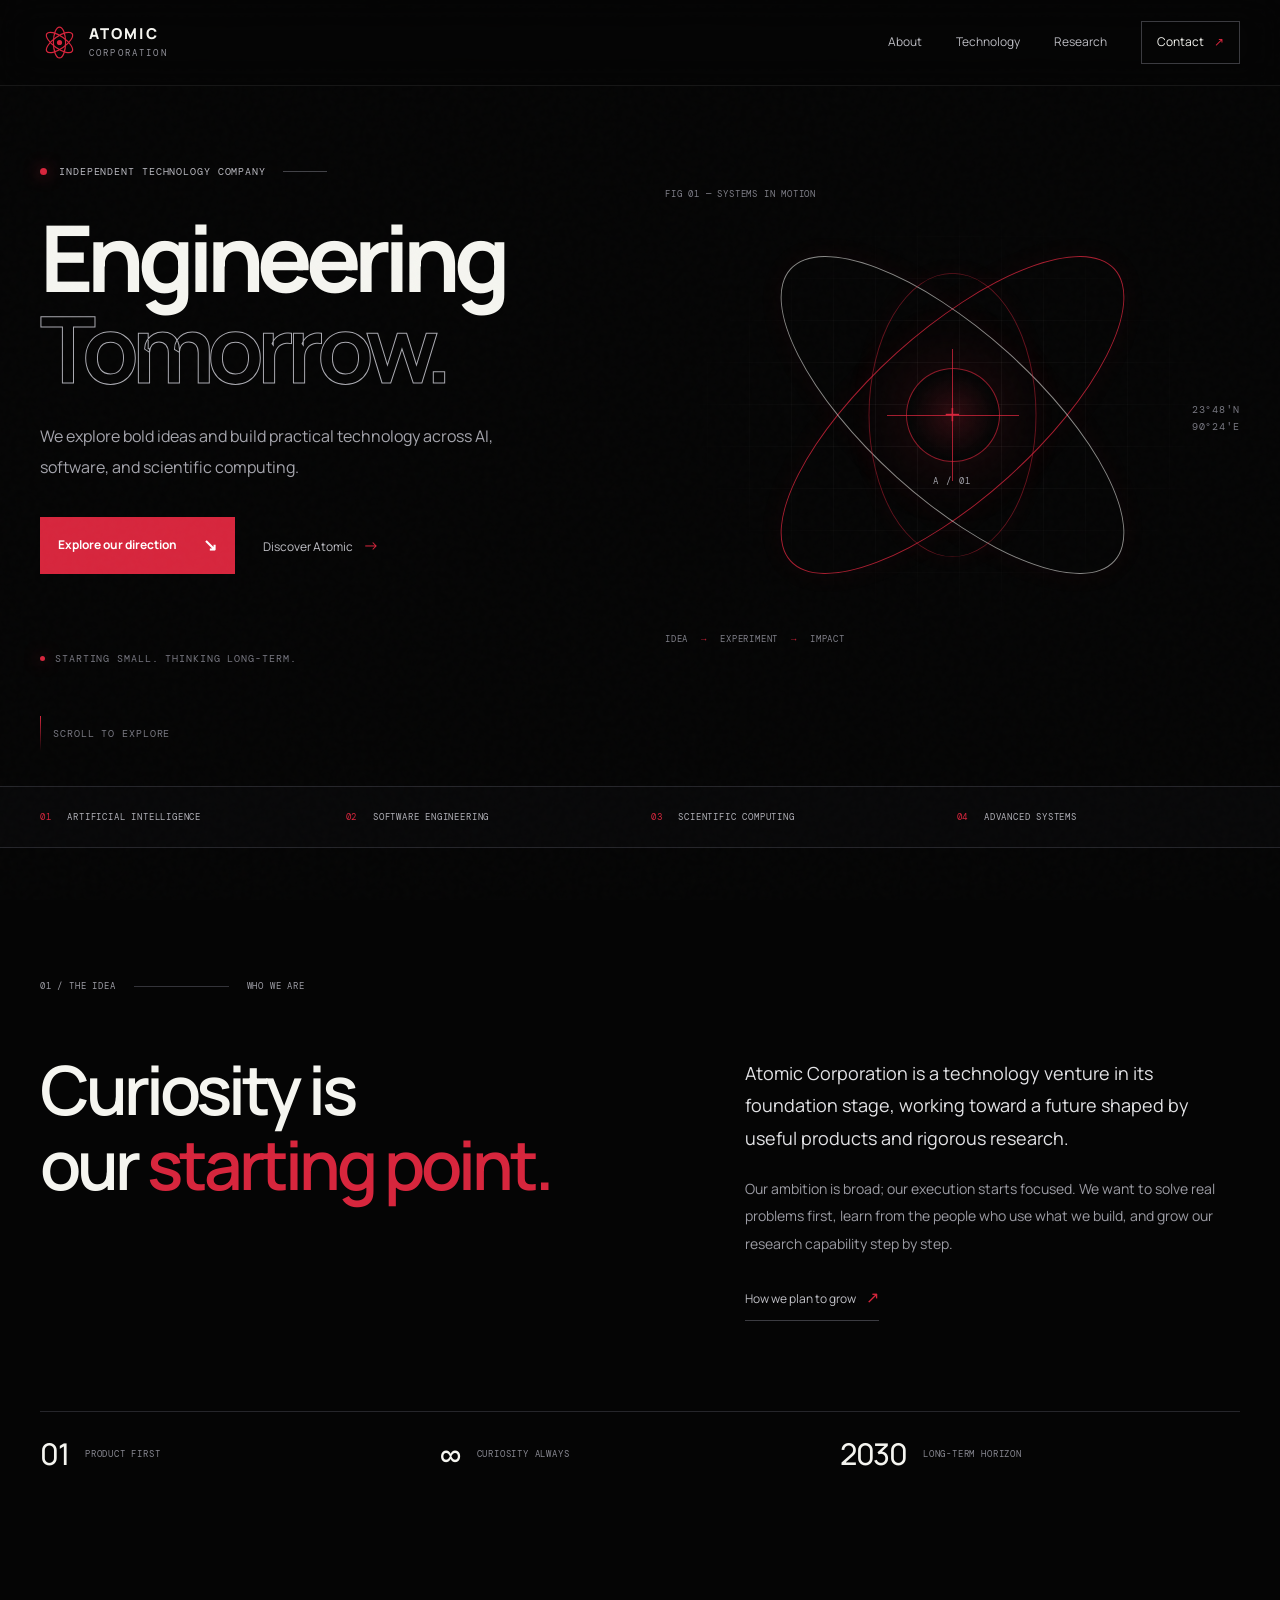
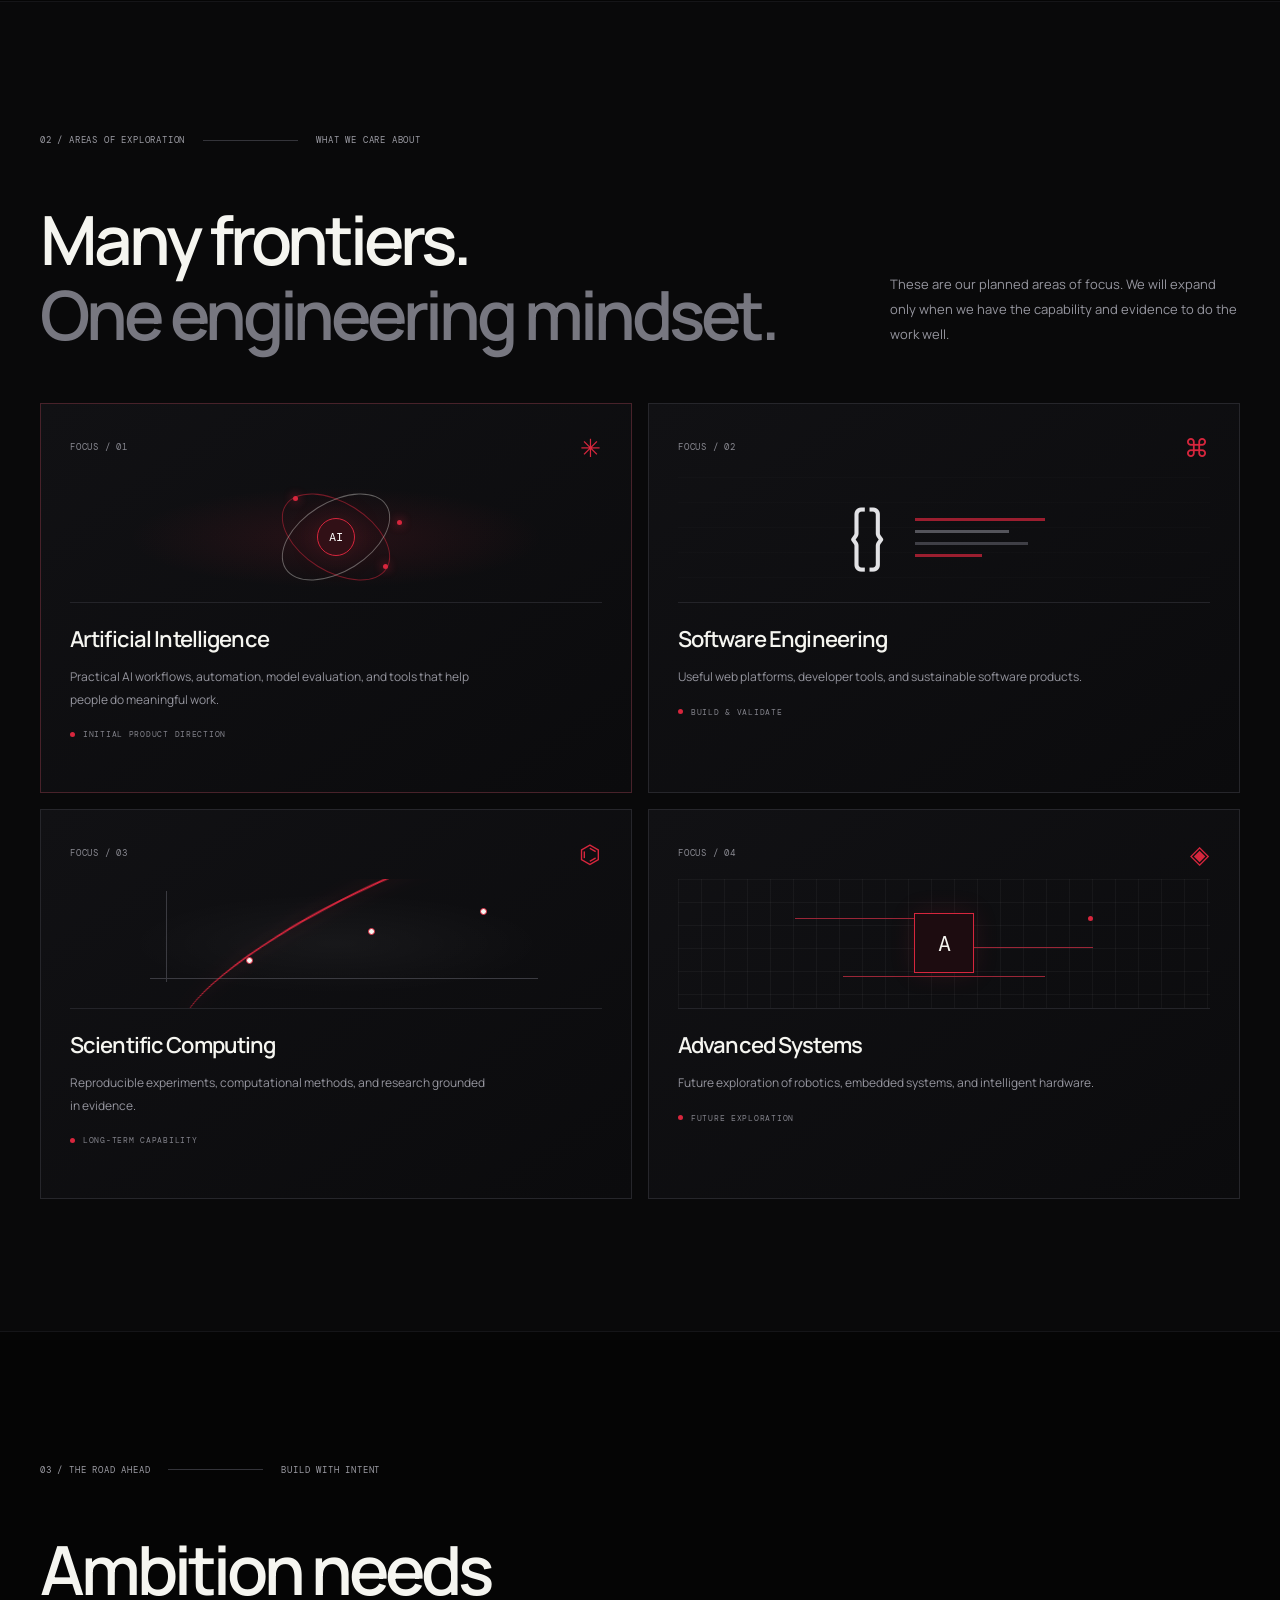
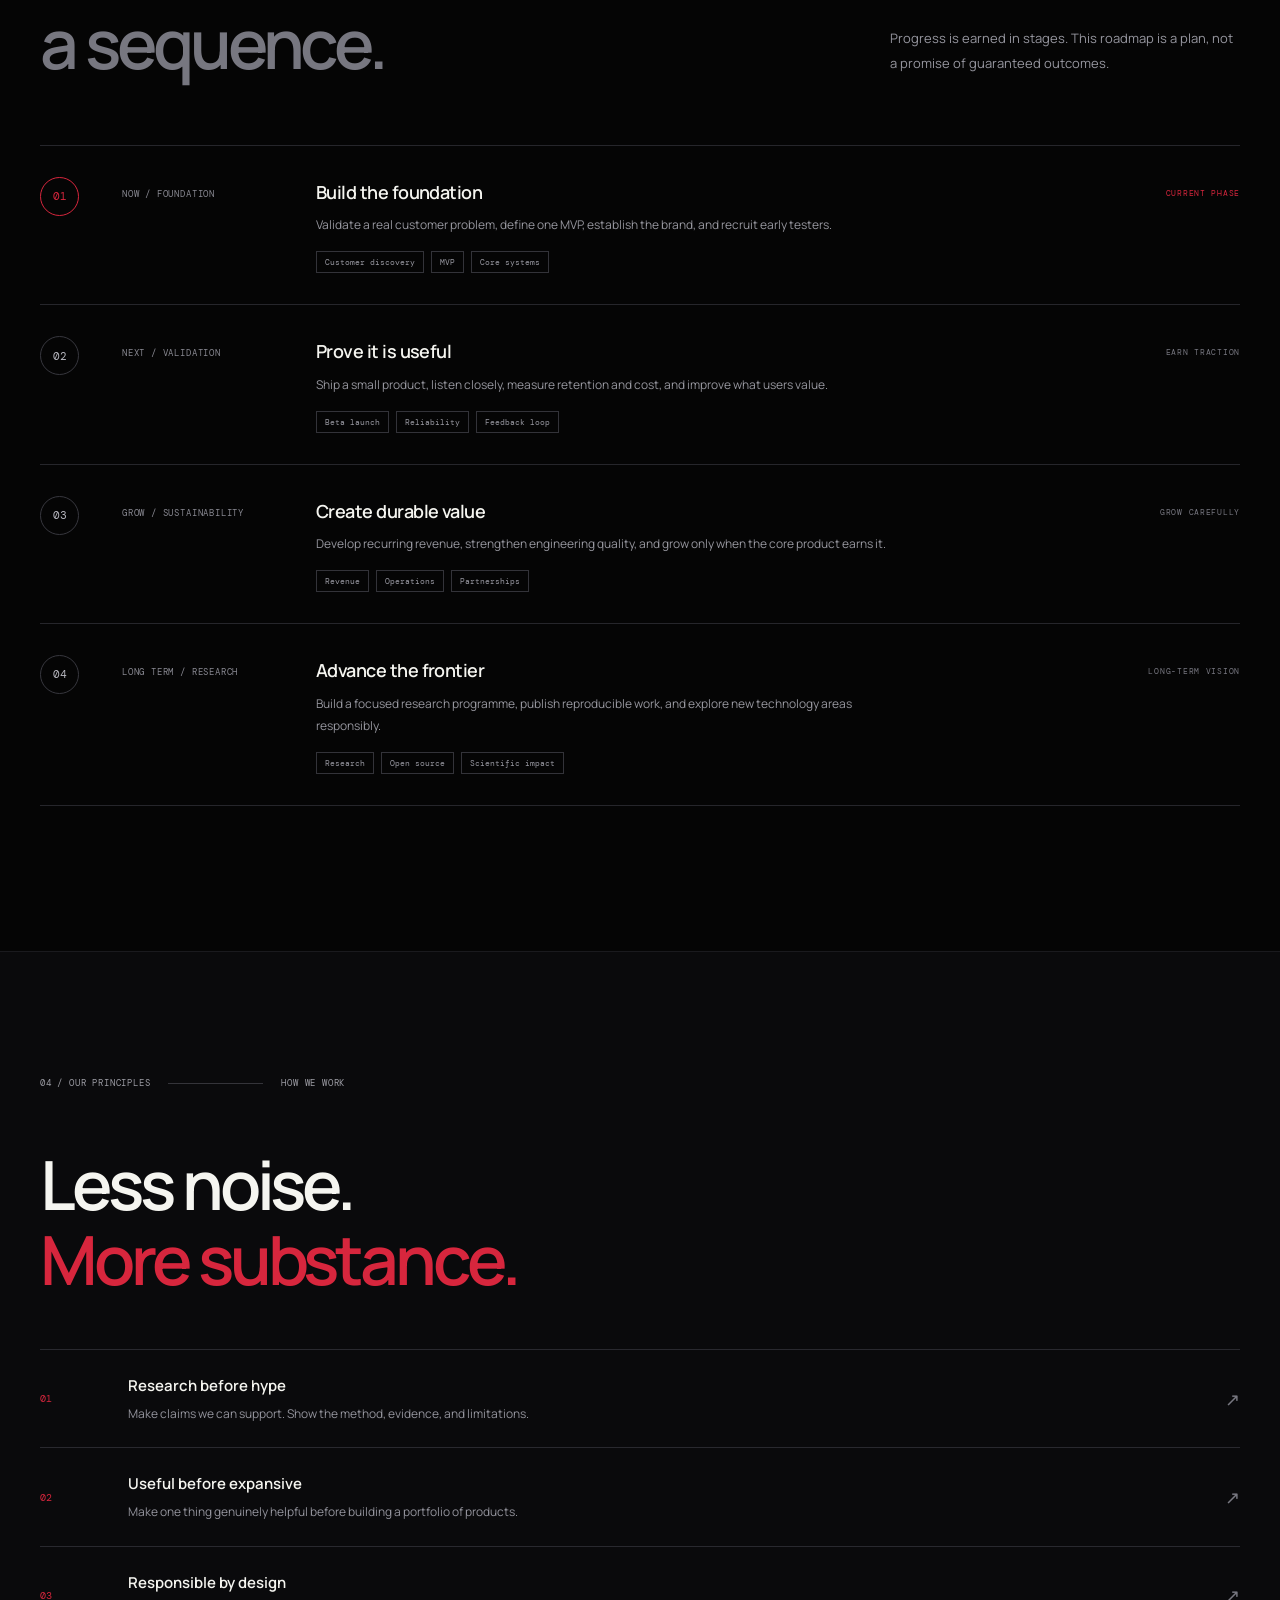
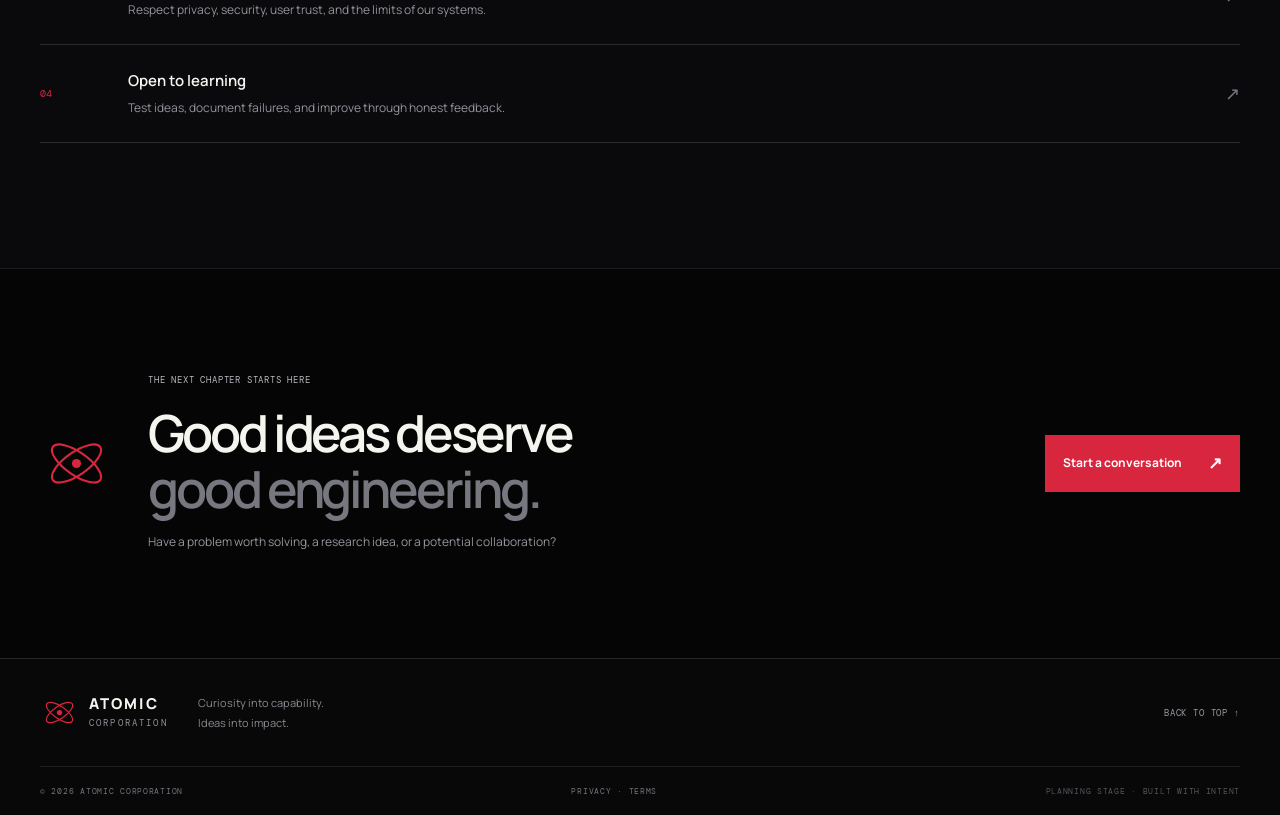
==== commit dde94970: "feat: add policy links to homepage footer" ====
--- a/index.html
+++ b/index.html
@@ -70,7 +70,7 @@
     </div></section>
     <section class="closing-cta section-wrap reveal"><div class="cta-mark"><svg viewBox="0 0 48 48" aria-hidden="true"><circle cx="24" cy="24" r="3" fill="currentColor"/><ellipse cx="24" cy="24" rx="19" ry="7.5" transform="rotate(-35 24 24)" fill="none" stroke="currentColor" stroke-width="1.4"/><ellipse cx="24" cy="24" rx="19" ry="7.5" transform="rotate(35 24 24)" fill="none" stroke="currentColor" stroke-width="1.4"/></svg></div><div><span class="eyebrow">THE NEXT CHAPTER STARTS HERE</span><h2>Good ideas deserve<br><span class="muted">good engineering.</span></h2><p>Have a problem worth solving, a research idea, or a potential collaboration?</p></div><a class="button button-primary" href="contact.html">Start a conversation <span>↗</span></a></section>
   </main>
-  <footer class="site-footer"><div class="section-wrap footer-main"><a class="brand" href="#home"><span class="brand-mark"><svg viewBox="0 0 48 48"><circle cx="24" cy="24" r="3.2" fill="currentColor"/><ellipse cx="24" cy="24" rx="19" ry="7.5" transform="rotate(-35 24 24)" fill="none" stroke="currentColor" stroke-width="1.5"/><ellipse cx="24" cy="24" rx="19" ry="7.5" transform="rotate(35 24 24)" fill="none" stroke="currentColor" stroke-width="1.5"/></svg></span><span class="brand-copy"><strong>ATOMIC</strong><small>CORPORATION</small></span></a><p>Curiosity into capability.<br>Ideas into impact.</p><a class="footer-top" href="index.html">BACK TO TOP ↑</a></div><div class="section-wrap footer-bottom"><span>© <span id="year"></span> ATOMIC CORPORATION</span><span>ENGINEERING TOMORROW.</span><span class="footer-note">PLANNING STAGE · BUILT WITH INTENT</span></div></footer>
+  <footer class="site-footer"><div class="section-wrap footer-main"><a class="brand" href="#home"><span class="brand-mark"><svg viewBox="0 0 48 48"><circle cx="24" cy="24" r="3.2" fill="currentColor"/><ellipse cx="24" cy="24" rx="19" ry="7.5" transform="rotate(-35 24 24)" fill="none" stroke="currentColor" stroke-width="1.5"/><ellipse cx="24" cy="24" rx="19" ry="7.5" transform="rotate(35 24 24)" fill="none" stroke="currentColor" stroke-width="1.5"/></svg></span><span class="brand-copy"><strong>ATOMIC</strong><small>CORPORATION</small></span></a><p>Curiosity into capability.<br>Ideas into impact.</p><a class="footer-top" href="index.html">BACK TO TOP ↑</a></div><div class="section-wrap footer-bottom"><span>© <span id="year"></span> ATOMIC CORPORATION</span><span><a href="privacy.html">PRIVACY</a> · <a href="terms.html">TERMS</a></span><span class="footer-note">PLANNING STAGE · BUILT WITH INTENT</span></div></footer>
   <script src="app.js" defer></script>
 </body>
 </html>
--- a/styles.css
+++ b/styles.css
@@ -47,4 +47,50 @@
 @media(min-width:1500px){.hero{min-height:770px}.hero-art{height:540px}}
 @media(max-width:1000px){.section-wrap{width:calc(100% - 56px)}.site-header{padding-inline:28px}.nav-links{gap:20px}.hero{gap:24px;min-height:630px}.hero-art{height:390px}.about-grid{gap:52px}.timeline-item{grid-template-columns:45px 145px minmax(0,1fr);gap:18px}.timeline-state{grid-column:3;text-align:left;padding-top:0}.signal-strip{padding-inline:28px;grid-template-columns:repeat(2,1fr)}}
 @media(max-width:700px){html{scroll-padding-top:74px}.section-wrap{width:calc(100% - 40px)}.section{padding-block:86px}.site-header{height:72px;padding-inline:20px}.brand-mark{width:34px;height:34px}.menu-toggle{display:block;position:relative;z-index:22}.nav-links{position:fixed;inset:72px 0 0;background:rgba(5,5,5,.98);display:flex;flex-direction:column;align-items:stretch;gap:0;padding:24px 24px 40px;opacity:0;visibility:hidden;transform:translateY(-8px);transition:opacity .2s,visibility .2s,transform .2s}.nav-links.is-open{opacity:1;visibility:visible;transform:translateY(0)}.nav-links>a{font-size:16px;padding:17px 0;border-bottom:1px solid var(--line)}.nav-links .nav-cta{margin-top:22px;padding:13px 15px;border:1px solid #3b3b40}.hero{grid-template-columns:1fr;gap:12px;padding-top:77px;padding-bottom:95px;min-height:0}.hero h1{font-size:clamp(62px,14vw,88px);margin-top:27px}.hero-subtitle{font-size:14px;max-width:420px}.hero-actions{gap:17px;flex-wrap:wrap}.button{gap:15px;padding:13px 14px}.hero-footnote{margin-top:42px;font-size:8px}.hero-art{height:330px;grid-row:2;margin-top:25px}.orbit{width:70%;height:34%}.orbit-core{width:75px;height:75px}.orbit-core:before{width:100px}.orbit-core:after{height:100px}.core-label{top:85px}.art-label{font-size:7px}.art-coordinate{font-size:8px}.hero-scroll{bottom:20px}.signal-strip{padding:22px 20px;gap:17px;font-size:8px;letter-spacing:.035em}.signal-strip span{margin-right:5px}.section-kicker{font-size:8px;gap:10px}.kicker-line{max-width:35px}.about-grid{grid-template-columns:1fr;gap:28px;margin-top:42px}.about-grid h2,.section-heading h2,.principles-inner>h2{font-size:clamp(42px,10vw,60px)}.about-copy .lead{font-size:16px}.about-copy p{font-size:13px}.metric-row{margin-top:55px;gap:15px}.metric-row>div{align-items:flex-start;flex-direction:column;gap:9px}.metric-row strong{font-size:25px}.metric-row span{font-size:7px;letter-spacing:.03em}.section-heading{margin-top:40px;margin-bottom:30px;display:block}.section-heading>p{margin-top:19px;font-size:12px}.focus-grid{grid-template-columns:1fr;gap:12px}.focus-card{min-height:355px;padding:22px}.card-graphic{height:112px}.focus-card h3{font-size:20px}.roadmap-section{padding-bottom:90px}.timeline{margin-top:42px}.timeline-item{grid-template-columns:40px 1fr;gap:12px 16px;padding:25px 0}.timeline-marker{width:34px;height:34px;grid-row:1 / span 2}.timeline-date{padding-top:8px}.timeline-body{grid-column:2}.timeline-body h3{font-size:17px}.timeline-body p{font-size:12px}.timeline-state{grid-column:2;text-align:left;padding-top:0;font-size:8px}.principles-section{padding-block:88px}.principles-inner>h2{margin-top:43px}.principle-list{margin-top:38px}.principle{grid-template-columns:28px 1fr 20px;gap:12px;padding:19px 0}.principle h3{font-size:14px}.principle p{font-size:11px}.closing-cta{padding-block:78px;display:grid;grid-template-columns:54px 1fr;gap:18px}.cta-mark{width:52px;height:52px;align-self:start}.closing-cta .eyebrow{font-size:7px}.closing-cta h2{font-size:clamp(30px,8vw,43px)}.closing-cta p{font-size:11px}.closing-cta>.button{grid-column:2;justify-self:start;margin-top:8px}.footer-main{gap:16px;flex-wrap:wrap;padding-block:27px}.footer-main p{order:3;flex-basis:100%;padding-top:8px}.footer-top{margin-left:auto;font-size:8px}.footer-bottom{flex-wrap:wrap;font-size:7px;gap:10px 16px}.footer-bottom span:nth-child(2){display:none}}
-@media(max-width:370px){.section-wrap{width:calc(100% - 32px)}.brand-copy strong{font-size:13px}.hero-actions{align-items:flex-start;flex-direction:column}.hero-art{height:275px}.signal-strip{grid-template-columns:1fr}.metric-row{gap:7px}.metric-row strong{font-size:22px}.metric-row span{font-size:6px}}+@media(max-width:370px){.section-wrap{width:calc(100% - 32px)}.brand-copy strong{font-size:13px}.hero-actions{align-items:flex-start;flex-direction:column}.hero-art{height:275px}.signal-strip{grid-template-columns:1fr}.metric-row{gap:7px}.metric-row strong{font-size:22px}.metric-row span{font-size:6px}}
+
+/* Multi-page corporate site */
+.nav-links>a[aria-current="page"]{color:var(--text)}
+.nav-links>a[aria-current="page"]:not(.nav-cta){position:relative}
+.nav-links>a[aria-current="page"]:not(.nav-cta)::after{content:"";position:absolute;left:0;right:0;bottom:-10px;height:1px;background:var(--red)}
+.page-hero{padding-block:100px 86px;border-bottom:1px solid var(--line);position:relative;overflow:hidden}
+.page-hero::after{content:"";position:absolute;width:420px;height:420px;right:-110px;top:-170px;border:1px solid rgba(215,38,61,.2);border-radius:50%;box-shadow:0 0 0 42px rgba(215,38,61,.025),0 0 0 84px rgba(215,38,61,.02);pointer-events:none}
+.page-eyebrow{font:10px var(--mono);letter-spacing:.12em;color:#a2a2aa;text-transform:uppercase;display:flex;align-items:center;gap:11px}
+.page-eyebrow::before{content:"";width:18px;height:1px;background:var(--red)}
+.page-hero h1{font-size:clamp(50px,7vw,88px);margin:30px 0 20px;max-width:900px;line-height:1.04}
+.page-hero .page-intro{font-size:16px;color:#a5a5ad;line-height:1.9;max-width:690px;margin:0}
+.page-body{padding-block:80px 110px}
+.page-section{padding-block:34px;border-bottom:1px solid var(--line)}
+.page-section:first-child{padding-top:0}
+.page-section:last-child{border-bottom:0}
+.page-section h2{font-size:clamp(27px,3.5vw,42px);line-height:1.2;letter-spacing:-.05em;margin:0 0 18px;font-weight:600}
+.page-section h3{font-size:18px;letter-spacing:-.025em;margin:0 0 9px}
+.page-section p{font-size:13px;color:#a0a0a8;line-height:1.95;max-width:820px}
+.page-section .lead{font-size:17px;color:#e1e1e5;max-width:820px}
+.page-content-grid{display:grid;grid-template-columns:repeat(2,minmax(0,1fr));gap:15px;margin-top:28px}
+.info-card{padding:25px;border:1px solid #29292f;background:linear-gradient(145deg,#111114,#09090b);min-height:185px}
+.info-card .card-index{font:10px var(--mono);color:var(--red);display:block;margin-bottom:24px}
+.info-card h3{font-size:18px;margin-bottom:8px}
+.info-card p{font-size:12px;line-height:1.9;margin:0}
+.status-label{display:inline-flex;align-items:center;gap:8px;border:1px solid #3c3135;padding:7px 10px;font:9px var(--mono);color:#d4a7ae;letter-spacing:.06em;margin-bottom:18px}
+.status-label::before{content:"";width:5px;height:5px;border-radius:50%;background:var(--red)}
+.page-callout{padding:28px;border-left:2px solid var(--red);background:#101013;margin-top:25px}
+.page-callout p{margin:0}
+.page-actions{display:flex;flex-wrap:wrap;align-items:center;gap:14px;margin-top:28px}
+.secondary-button{display:inline-flex;align-items:center;gap:20px;padding:13px 16px;border:1px solid #3b3b42;color:#eeeeef;font-size:12px;font-weight:600;transition:border-color .2s,transform .2s}
+.secondary-button:hover{border-color:var(--red);transform:translateY(-2px)}
+.check-list{list-style:none;padding:0;margin:23px 0 0;max-width:850px}
+.check-list li{padding:12px 0 12px 23px;position:relative;color:#a0a0a8;font-size:13px;border-bottom:1px solid #242429}
+.check-list li::before{content:"↗";position:absolute;left:0;top:11px;color:var(--red)}
+.contact-grid{display:grid;grid-template-columns:1.15fr .85fr;gap:24px;margin-top:22px}
+.contact-panel{padding:30px;border:1px solid #2a2a30;background:#0c0c0e}
+.contact-panel h2{font-size:26px;margin-bottom:12px}
+.contact-panel p{color:#a0a0a8;font-size:13px;line-height:1.95}
+.contact-note{font:10px var(--mono);color:#777780;line-height:1.8}
+.policy-copy h2{font-size:21px;margin-top:34px}
+.policy-copy p,.policy-copy li{font-size:13px;line-height:1.95;color:#a0a0a8}
+.policy-copy ul{padding-left:21px}
+.error-code{font:12px var(--mono);color:var(--red);letter-spacing:.12em}
+@media(max-width:700px){
+ .page-hero{padding-block:72px 62px}.page-hero h1{font-size:clamp(46px,12vw,68px);margin-top:25px}.page-hero .page-intro{font-size:14px}.page-body{padding-block:55px 80px}.page-content-grid,.contact-grid{grid-template-columns:1fr}.info-card{min-height:0}.page-section{padding-block:27px}.page-section .lead{font-size:15px}.contact-panel{padding:23px}.nav-links>a[aria-current="page"]:not(.nav-cta)::after{display:none}
+}
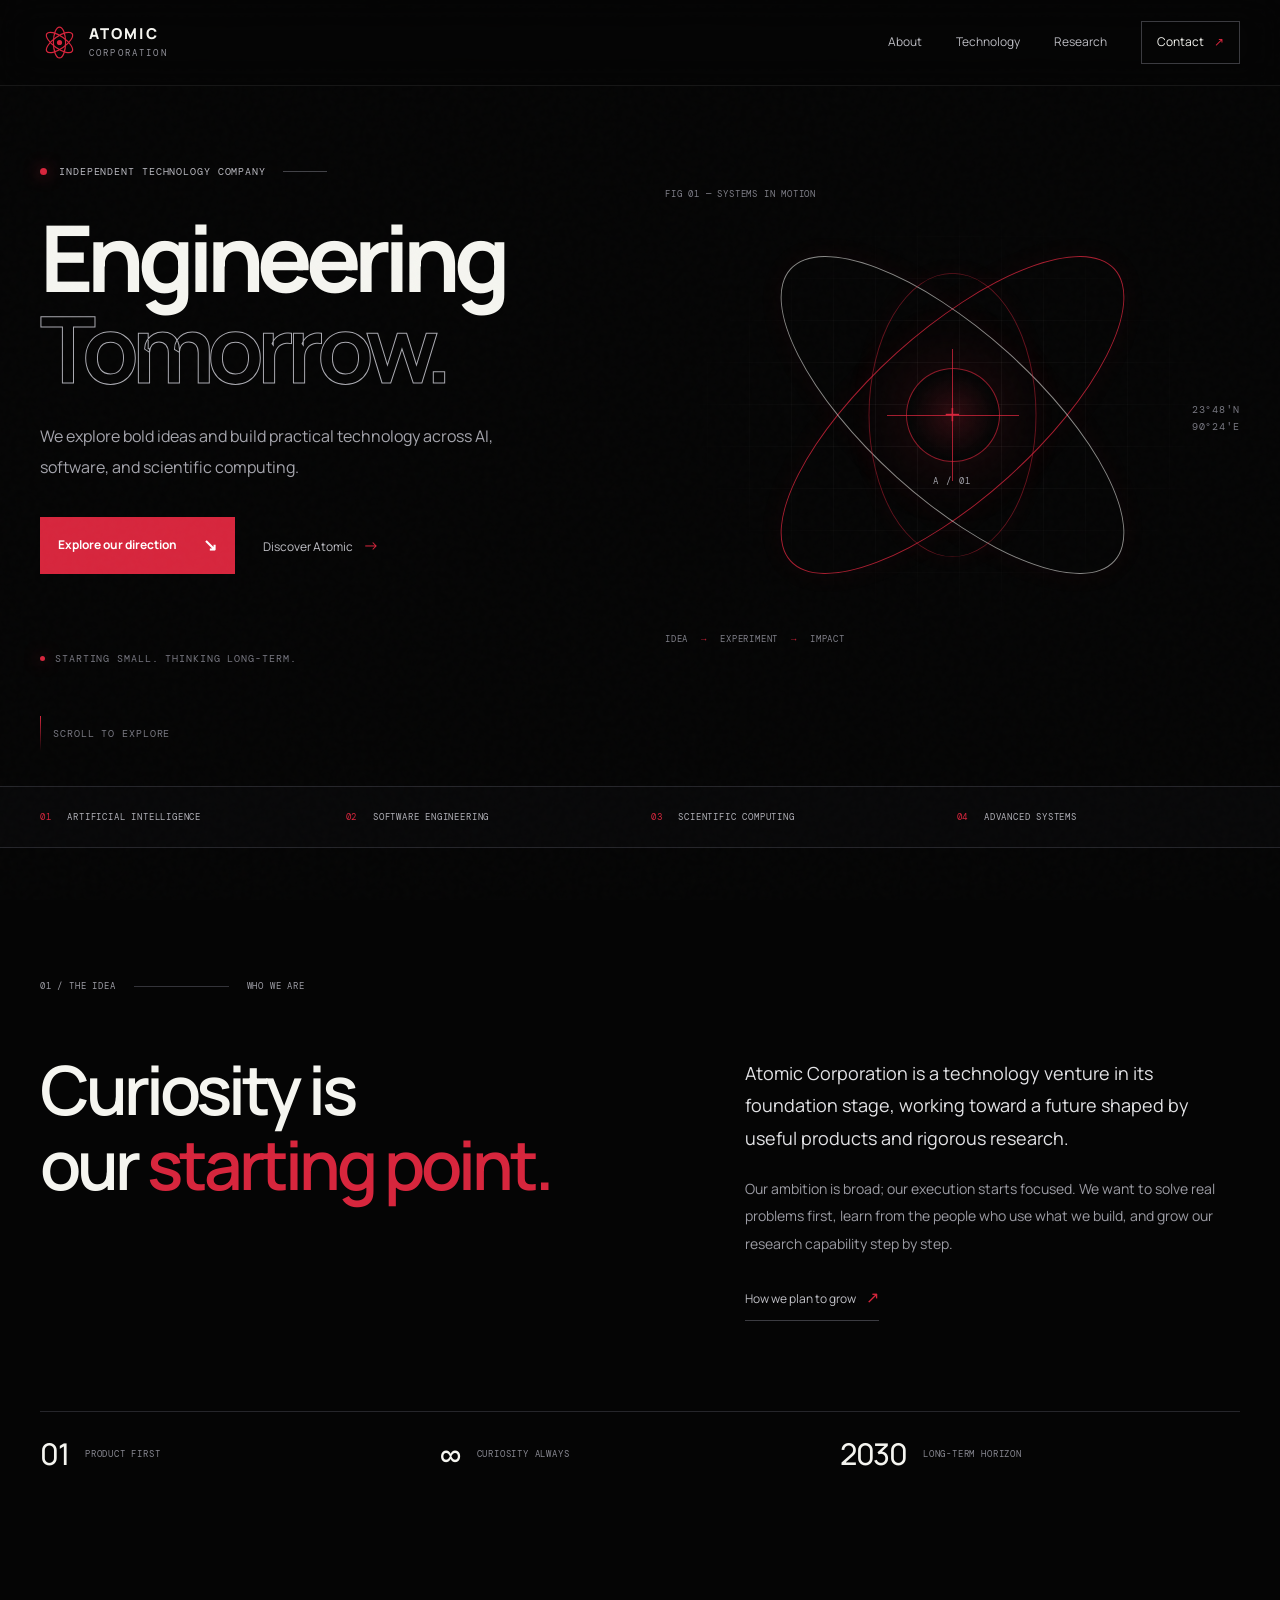
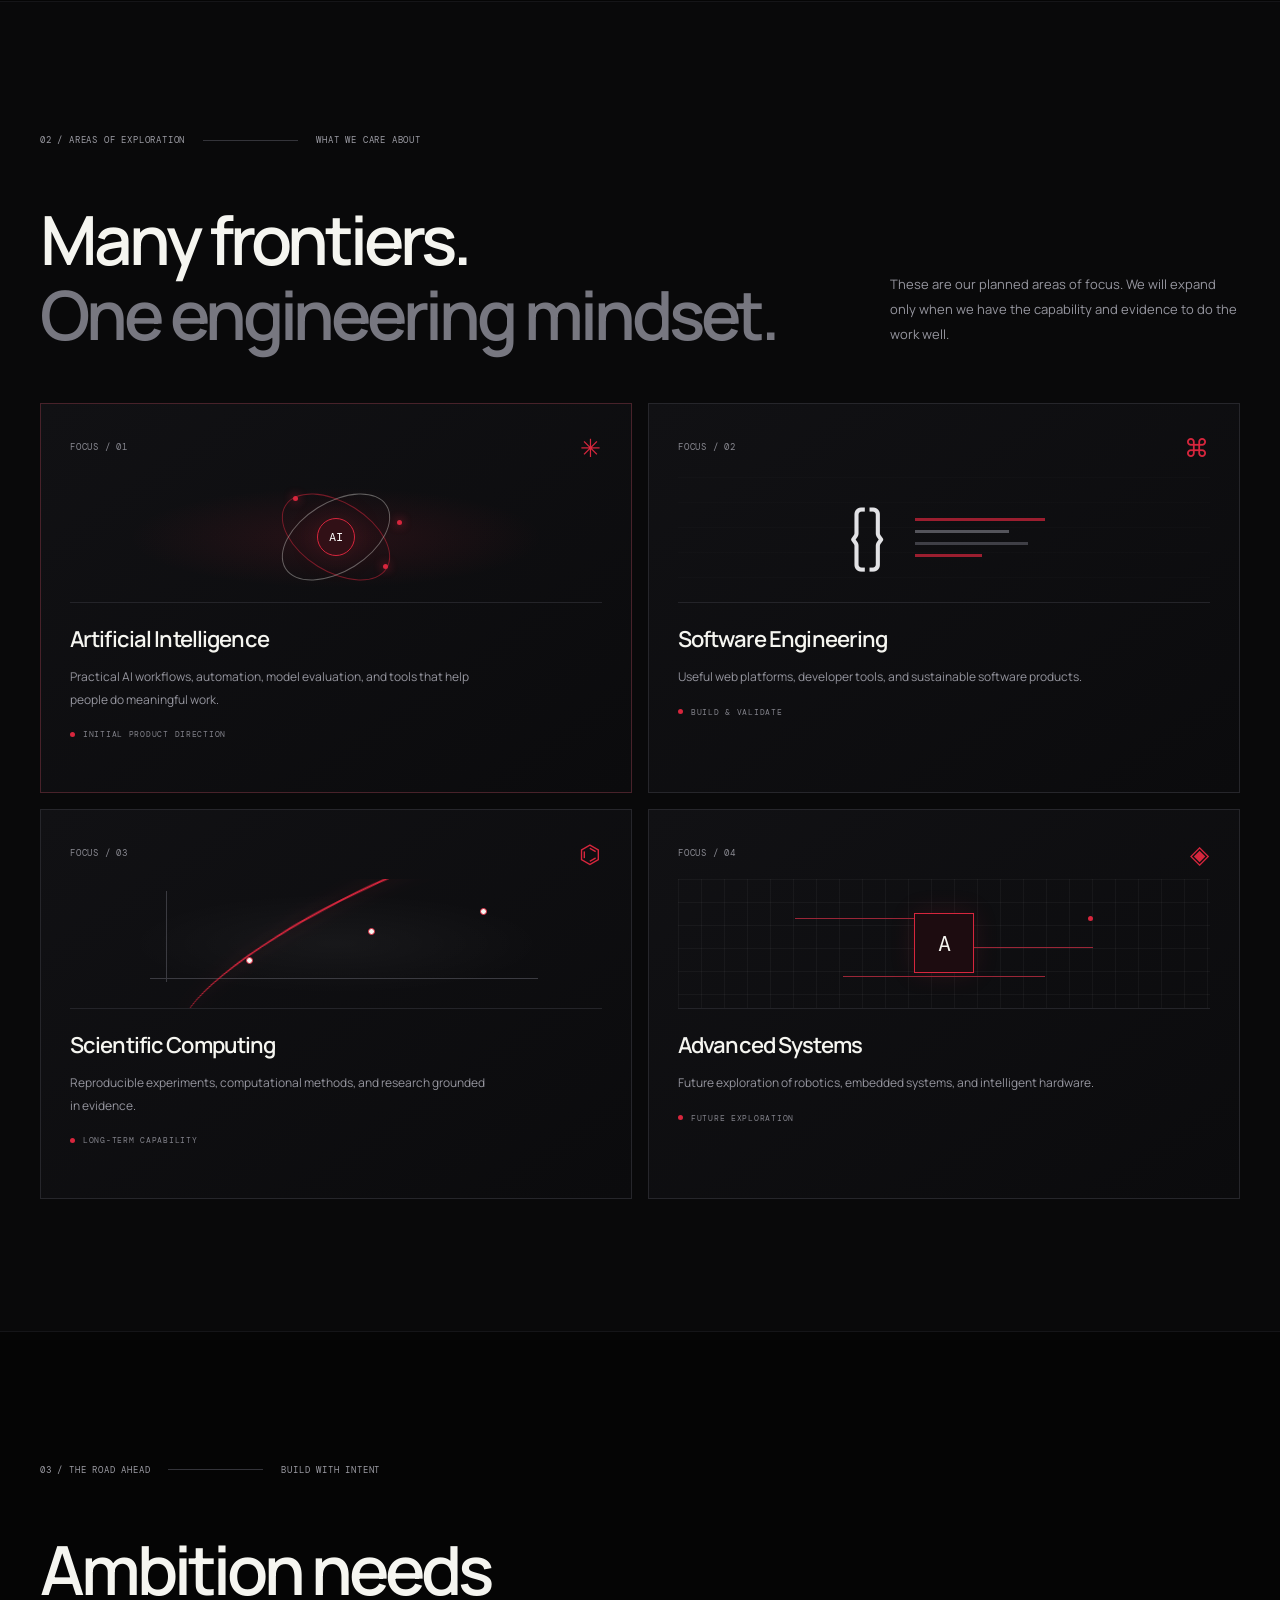
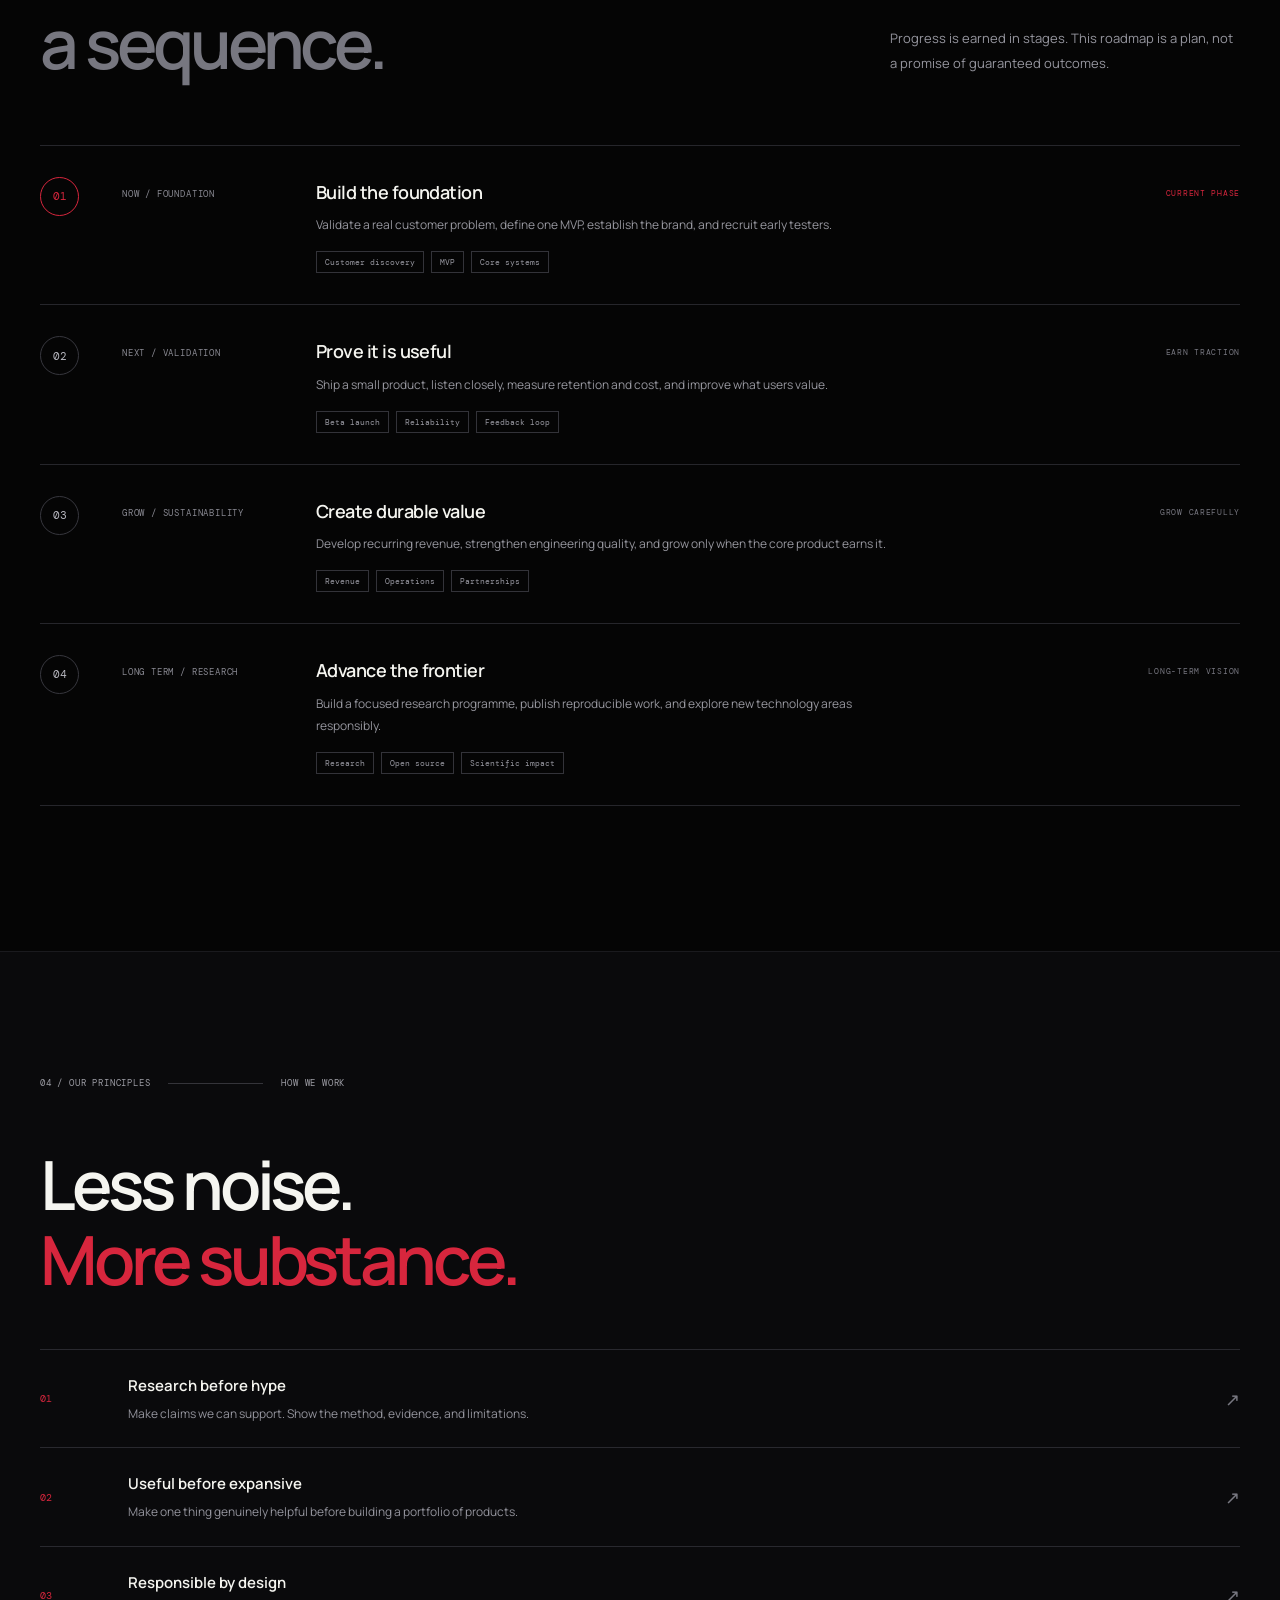
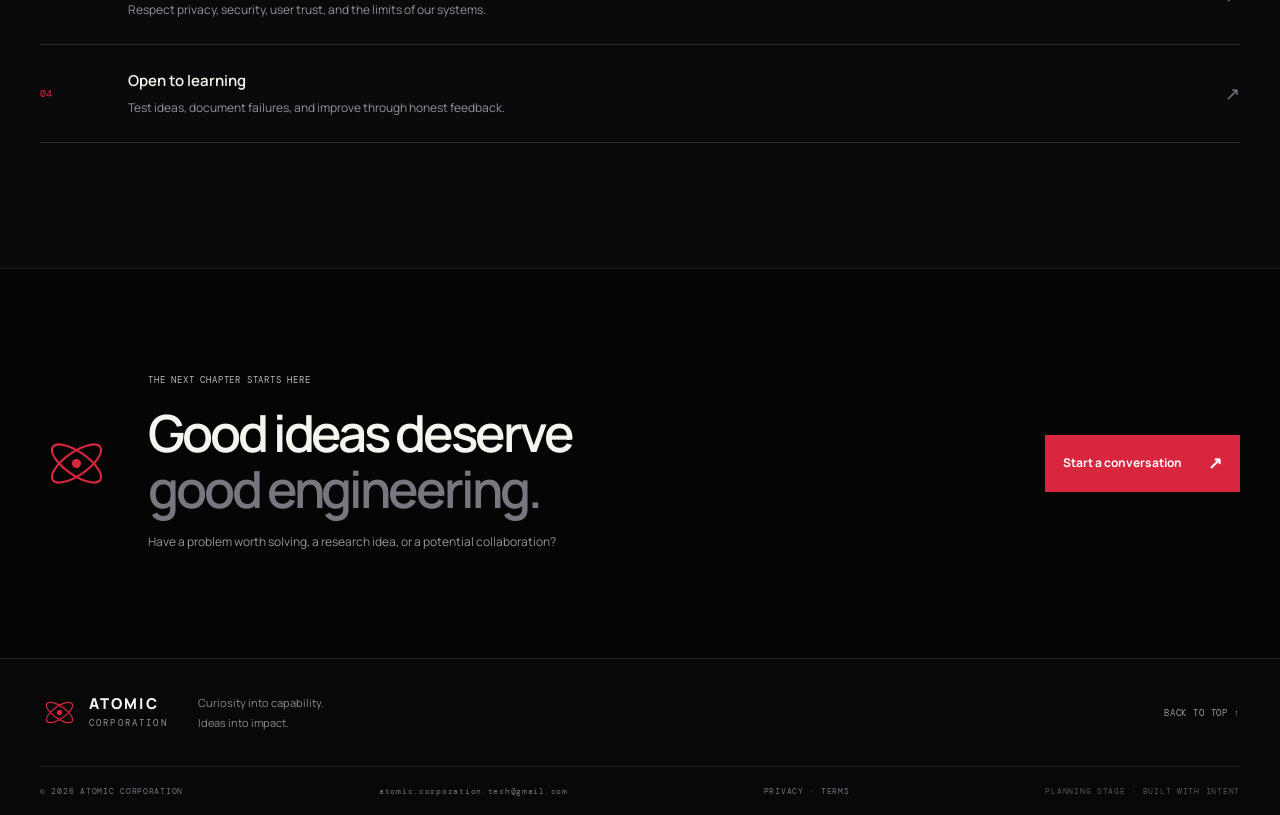
==== commit 21487131: "feat: add official company email to index.html" ====
--- a/index.html
+++ b/index.html
@@ -70,7 +70,7 @@
     </div></section>
     <section class="closing-cta section-wrap reveal"><div class="cta-mark"><svg viewBox="0 0 48 48" aria-hidden="true"><circle cx="24" cy="24" r="3" fill="currentColor"/><ellipse cx="24" cy="24" rx="19" ry="7.5" transform="rotate(-35 24 24)" fill="none" stroke="currentColor" stroke-width="1.4"/><ellipse cx="24" cy="24" rx="19" ry="7.5" transform="rotate(35 24 24)" fill="none" stroke="currentColor" stroke-width="1.4"/></svg></div><div><span class="eyebrow">THE NEXT CHAPTER STARTS HERE</span><h2>Good ideas deserve<br><span class="muted">good engineering.</span></h2><p>Have a problem worth solving, a research idea, or a potential collaboration?</p></div><a class="button button-primary" href="contact.html">Start a conversation <span>↗</span></a></section>
   </main>
-  <footer class="site-footer"><div class="section-wrap footer-main"><a class="brand" href="#home"><span class="brand-mark"><svg viewBox="0 0 48 48"><circle cx="24" cy="24" r="3.2" fill="currentColor"/><ellipse cx="24" cy="24" rx="19" ry="7.5" transform="rotate(-35 24 24)" fill="none" stroke="currentColor" stroke-width="1.5"/><ellipse cx="24" cy="24" rx="19" ry="7.5" transform="rotate(35 24 24)" fill="none" stroke="currentColor" stroke-width="1.5"/></svg></span><span class="brand-copy"><strong>ATOMIC</strong><small>CORPORATION</small></span></a><p>Curiosity into capability.<br>Ideas into impact.</p><a class="footer-top" href="index.html">BACK TO TOP ↑</a></div><div class="section-wrap footer-bottom"><span>© <span id="year"></span> ATOMIC CORPORATION</span><span><a href="privacy.html">PRIVACY</a> · <a href="terms.html">TERMS</a></span><span class="footer-note">PLANNING STAGE · BUILT WITH INTENT</span></div></footer>
+  <footer class="site-footer"><div class="section-wrap footer-main"><a class="brand" href="#home"><span class="brand-mark"><svg viewBox="0 0 48 48"><circle cx="24" cy="24" r="3.2" fill="currentColor"/><ellipse cx="24" cy="24" rx="19" ry="7.5" transform="rotate(-35 24 24)" fill="none" stroke="currentColor" stroke-width="1.5"/><ellipse cx="24" cy="24" rx="19" ry="7.5" transform="rotate(35 24 24)" fill="none" stroke="currentColor" stroke-width="1.5"/></svg></span><span class="brand-copy"><strong>ATOMIC</strong><small>CORPORATION</small></span></a><p>Curiosity into capability.<br>Ideas into impact.</p><a class="footer-top" href="index.html">BACK TO TOP ↑</a></div><div class="section-wrap footer-bottom"><span>© <span id="year"></span> ATOMIC CORPORATION</span><span><a class="footer-email" href="mailto:atomic.corporation.tech@gmail.com">atomic.corporation.tech@gmail.com</a></span><span><a href="privacy.html">PRIVACY</a> · <a href="terms.html">TERMS</a></span><span class="footer-note">PLANNING STAGE · BUILT WITH INTENT</span></div></footer>
   <script src="app.js" defer></script>
 </body>
 </html>
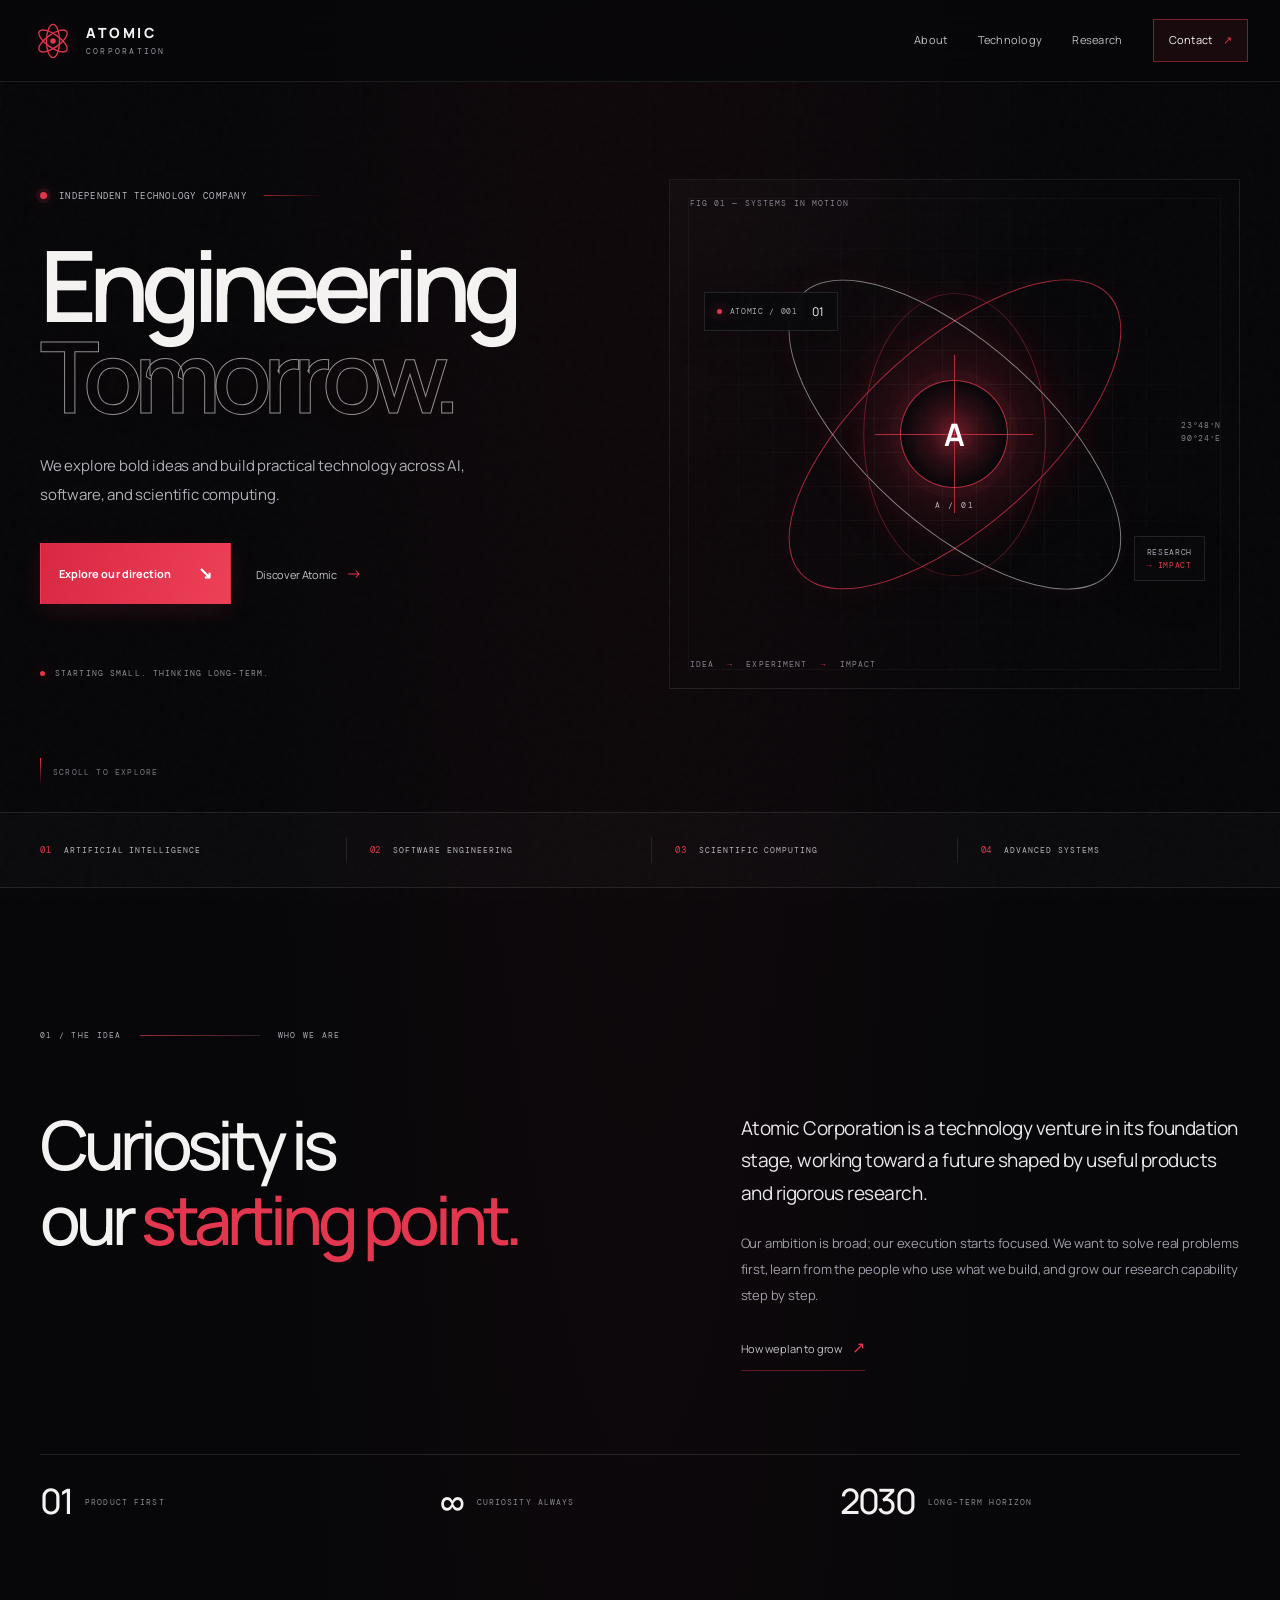
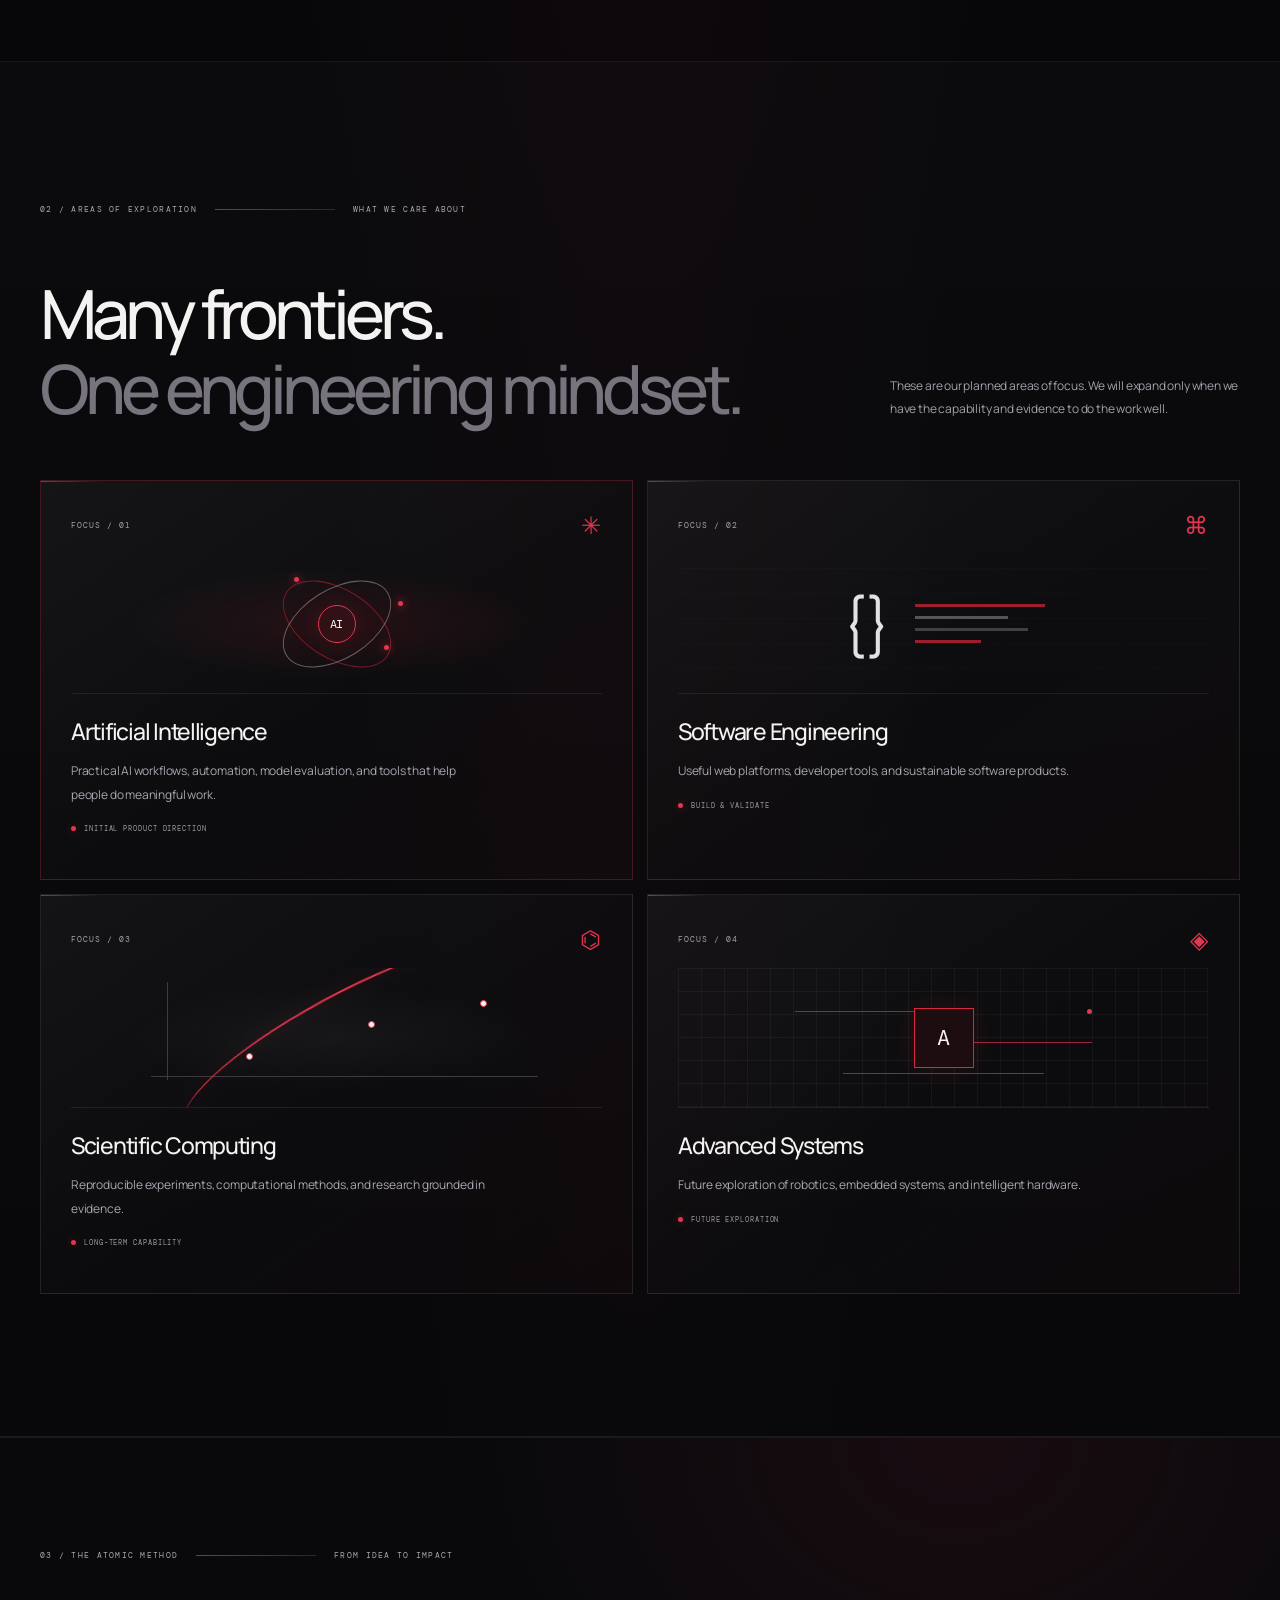
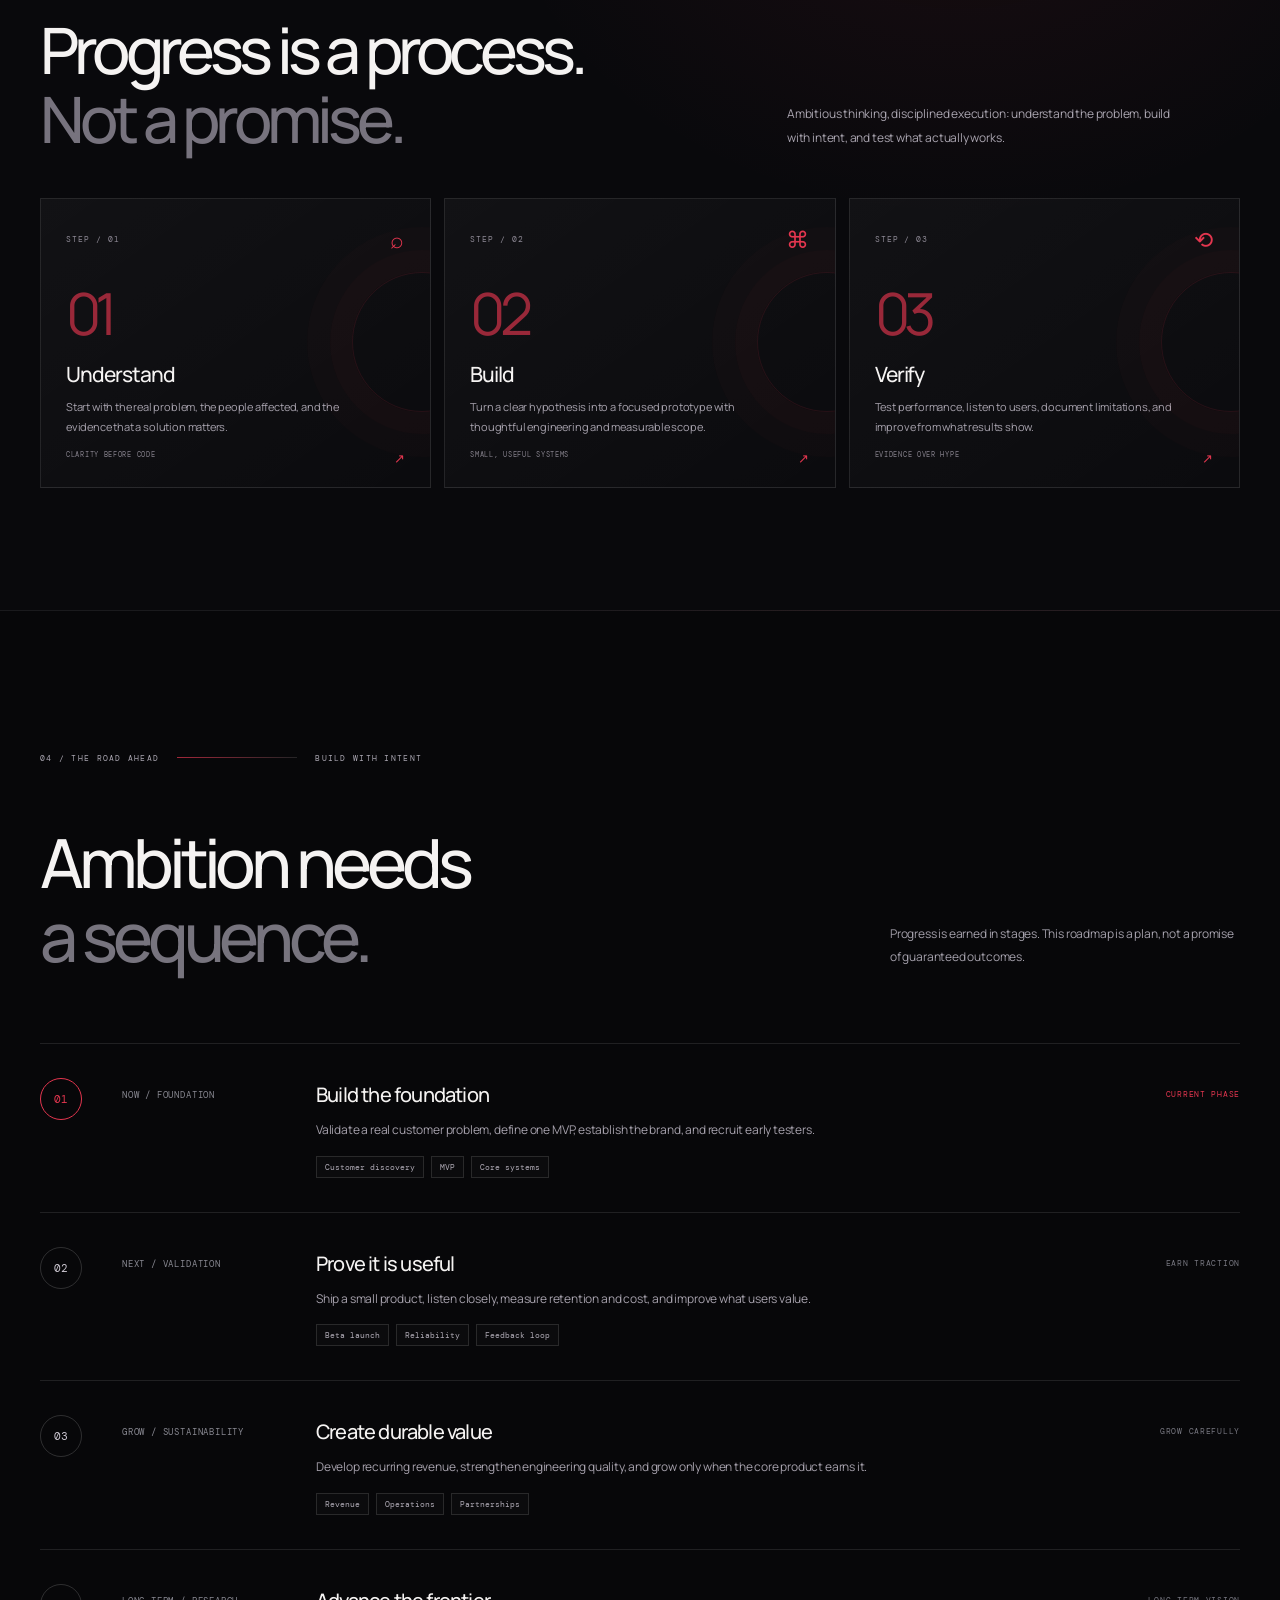
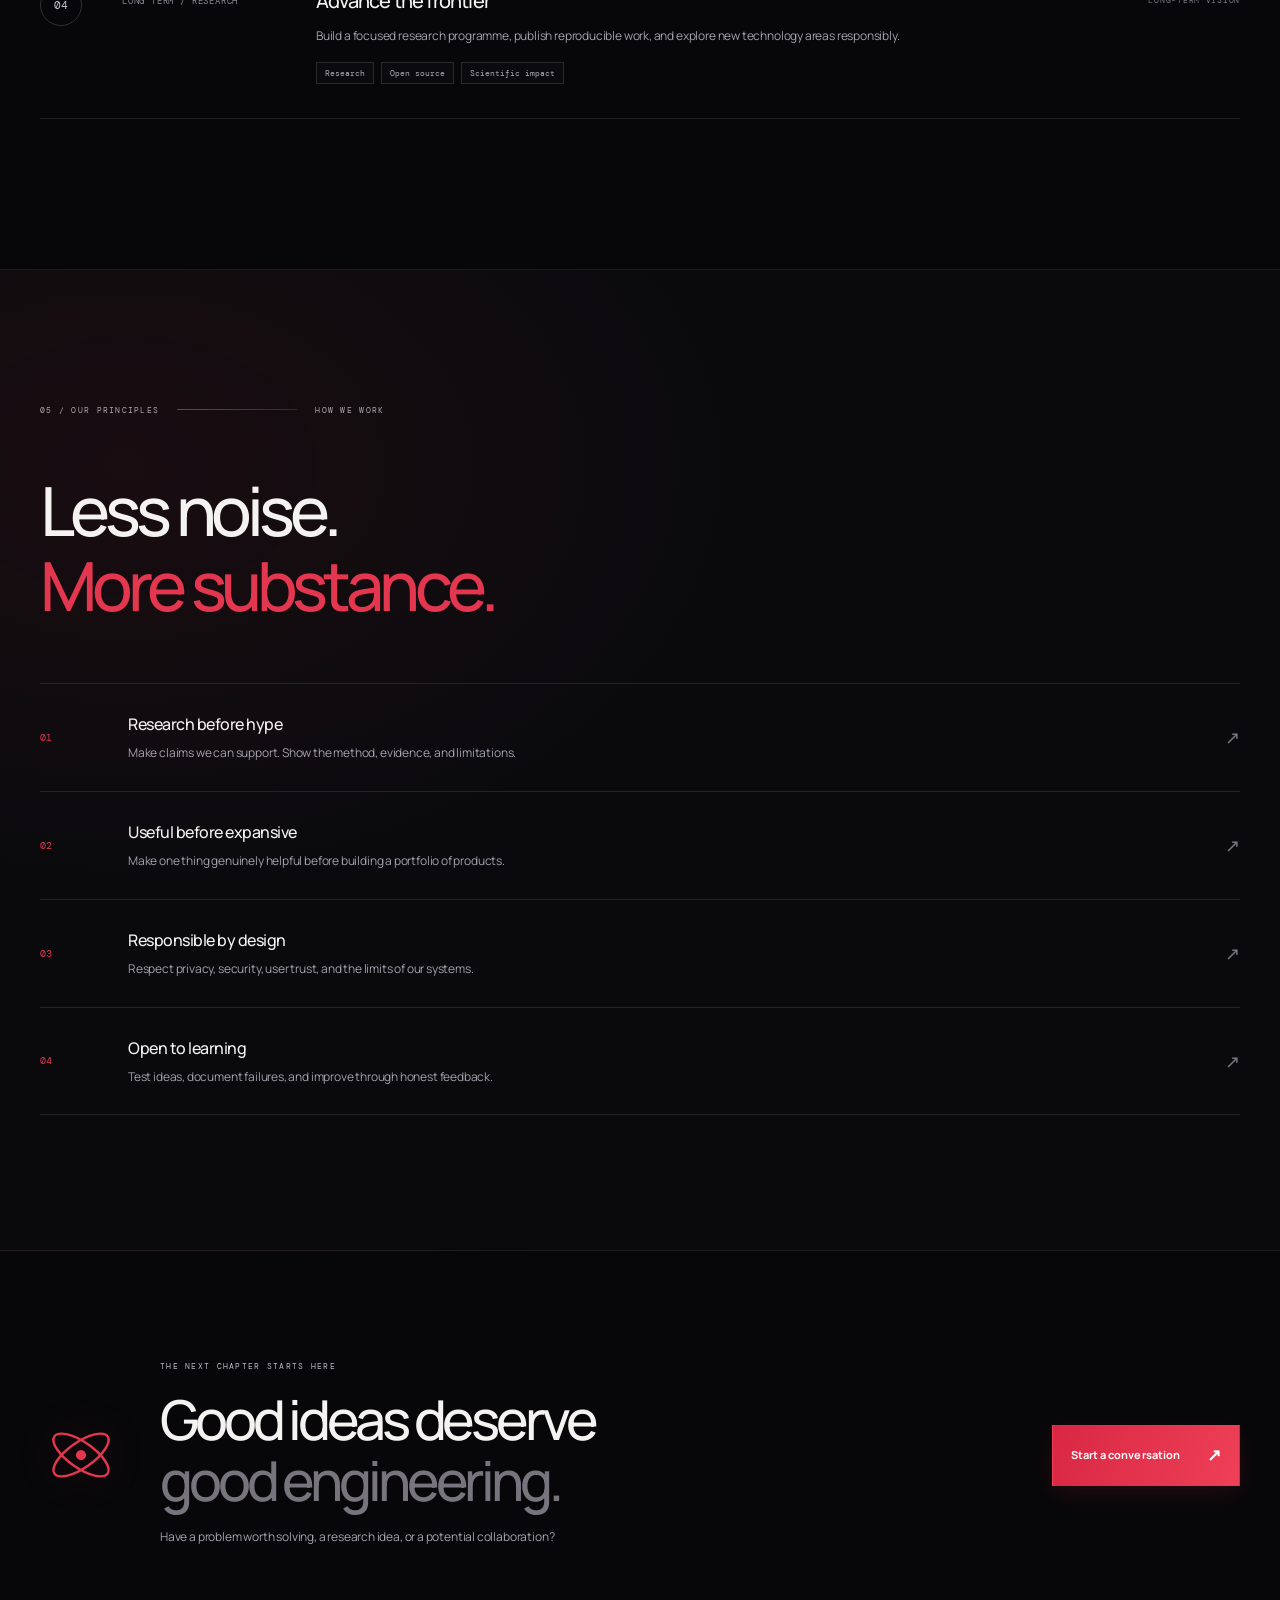
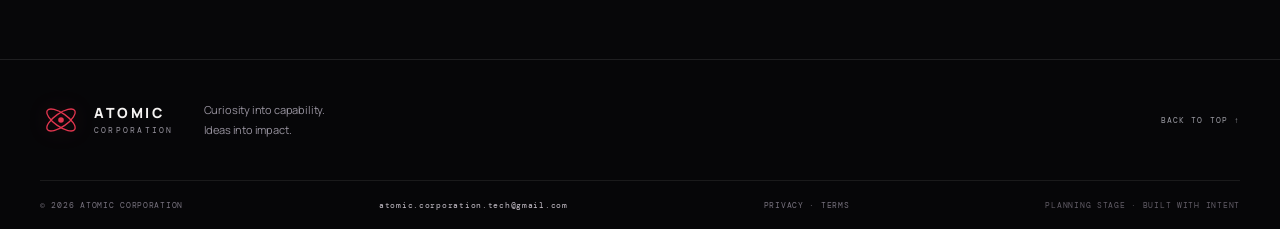
==== commit d62423f0: "design: add Atomic method section and premium hero visuals" ====
--- a/index.html
+++ b/index.html
@@ -3,8 +3,12 @@
 <head>
   <meta charset="utf-8">
   <meta name="viewport" content="width=device-width, initial-scale=1">
-  <meta name="theme-color" content="#050505">
-  <meta name="description" content="Atomic Corporation builds useful technology across AI, software engineering, and scientific computing.">
+  <meta name="theme-color" content="#070709">
+  <meta property="og:type" content="website">
+  <meta property="og:title" content="Atomic Corporation — Engineering Tomorrow">
+  <meta property="og:description" content="Useful technology. Rigorous engineering. Research with purpose.">
+  <meta name="twitter:card" content="summary">
+  <meta name="description" content="Atomic Corporation is an early-stage technology venture exploring AI, software engineering, and scientific computing. Engineering Tomorrow.">
   <title>Atomic Corporation — Engineering Tomorrow</title>
   <link rel="icon" href="assets/favicon.svg" type="image/svg+xml">
   <link rel="preconnect" href="https://fonts.googleapis.com">
@@ -34,8 +38,8 @@
         <div class="hero-footnote"><span class="footnote-dot"></span> STARTING SMALL. THINKING LONG-TERM.</div>
       </div>
       <div class="hero-art reveal" aria-label="Abstract atomic-orbit illustration">
-        <div class="art-grid"></div><div class="orbit orbit-a"></div><div class="orbit orbit-b"></div><div class="orbit orbit-c"></div><div class="orbit-core"><span class="core-cross">+</span><span class="core-label">A / 01</span></div>
-        <span class="art-label label-top">FIG 01 — SYSTEMS IN MOTION</span><span class="art-label label-bottom">IDEA <i>→</i> EXPERIMENT <i>→</i> IMPACT</span><span class="art-coordinate">23°48′N<br>90°24′E</span>
+        <div class="art-grid"></div><div class="orbit orbit-a"></div><div class="orbit orbit-b"></div><div class="orbit orbit-c"></div><div class="orbit-core"><span class="core-cross">A</span><span class="core-label">A / 01</span></div>
+        <div class="orbit-caption orbit-caption-a"><span class="caption-dot"></span><span>ATOMIC / 001</span><strong>01</strong></div><div class="orbit-caption orbit-caption-b"><span>RESEARCH</span><b>→ IMPACT</b></div><span class="art-label label-top">FIG 01 — SYSTEMS IN MOTION</span><span class="art-label label-bottom">IDEA <i>→</i> EXPERIMENT <i>→</i> IMPACT</span><span class="art-coordinate">23°48′N<br>90°24′E</span>
       </div>
       <div class="hero-scroll"><span></span> SCROLL TO EXPLORE</div>
     </section>
@@ -55,8 +59,19 @@
         <article class="focus-card reveal"><div class="card-top"><span>FOCUS / 04</span><span class="card-icon">◈</span></div><div class="card-graphic graphic-systems"><span class="chip">A</span><span class="chip-line cl-one"></span><span class="chip-line cl-two"></span><span class="chip-line cl-three"></span><span class="chip-dot"></span></div><h3>Advanced Systems</h3><p>Future exploration of robotics, embedded systems, and intelligent hardware.</p><span class="card-status"><i></i> FUTURE EXPLORATION</span></article>
       </div>
     </div></section>
+        <section class="method-section">
+      <div class="section-wrap">
+        <div class="section-kicker reveal"><span>03 / THE ATOMIC METHOD</span><span class="kicker-line"></span><span>FROM IDEA TO IMPACT</span></div>
+        <div class="method-heading reveal"><h2>Progress is a process.<br><span>Not a promise.</span></h2><p>Ambitious thinking, disciplined execution: understand the problem, build with intent, and test what actually works.</p></div>
+        <div class="method-grid">
+          <article class="method-card reveal"><div class="method-meta"><span>STEP / 01</span><span class="method-glyph">⌕</span></div><div class="method-number">01</div><h3>Understand</h3><p>Start with the real problem, the people affected, and the evidence that a solution matters.</p><span class="method-bottom">CLARITY BEFORE CODE <i>↗</i></span></article>
+          <article class="method-card reveal"><div class="method-meta"><span>STEP / 02</span><span class="method-glyph">⌘</span></div><div class="method-number">02</div><h3>Build</h3><p>Turn a clear hypothesis into a focused prototype with thoughtful engineering and measurable scope.</p><span class="method-bottom">SMALL, USEFUL SYSTEMS <i>↗</i></span></article>
+          <article class="method-card reveal"><div class="method-meta"><span>STEP / 03</span><span class="method-glyph">⟲</span></div><div class="method-number">03</div><h3>Verify</h3><p>Test performance, listen to users, document limitations, and improve from what results show.</p><span class="method-bottom">EVIDENCE OVER HYPE <i>↗</i></span></article>
+        </div>
+      </div>
+    </section>
     <section id="roadmap" class="section-wrap section roadmap-section">
-      <div class="section-kicker reveal"><span>03 / THE ROAD AHEAD</span><span class="kicker-line"></span><span>BUILD WITH INTENT</span></div>
+      <div class="section-kicker reveal"><span>04 / THE ROAD AHEAD</span><span class="kicker-line"></span><span>BUILD WITH INTENT</span></div>
       <div class="section-heading reveal"><h2>Ambition needs<br><span class="muted">a sequence.</span></h2><p>Progress is earned in stages. This roadmap is a plan, not a promise of guaranteed outcomes.</p></div>
       <div class="timeline"><article class="timeline-item reveal"><div class="timeline-marker">01</div><div class="timeline-date">NOW / FOUNDATION</div><div class="timeline-body"><h3>Build the foundation</h3><p>Validate a real customer problem, define one MVP, establish the brand, and recruit early testers.</p><div class="timeline-tags"><span>Customer discovery</span><span>MVP</span><span>Core systems</span></div></div><span class="timeline-state">CURRENT PHASE</span></article>
         <article class="timeline-item reveal"><div class="timeline-marker">02</div><div class="timeline-date">NEXT / VALIDATION</div><div class="timeline-body"><h3>Prove it is useful</h3><p>Ship a small product, listen closely, measure retention and cost, and improve what users value.</p><div class="timeline-tags"><span>Beta launch</span><span>Reliability</span><span>Feedback loop</span></div></div><span class="timeline-state">EARN TRACTION</span></article>
@@ -64,7 +79,7 @@
         <article class="timeline-item reveal"><div class="timeline-marker">04</div><div class="timeline-date">LONG TERM / RESEARCH</div><div class="timeline-body"><h3>Advance the frontier</h3><p>Build a focused research programme, publish reproducible work, and explore new technology areas responsibly.</p><div class="timeline-tags"><span>Research</span><span>Open source</span><span>Scientific impact</span></div></div><span class="timeline-state">LONG-TERM VISION</span></article></div>
     </section>
     <section id="principles" class="principles-section"><div class="section-wrap principles-inner">
-      <div class="section-kicker reveal"><span>04 / OUR PRINCIPLES</span><span class="kicker-line"></span><span>HOW WE WORK</span></div>
+      <div class="section-kicker reveal"><span>05 / OUR PRINCIPLES</span><span class="kicker-line"></span><span>HOW WE WORK</span></div>
       <h2 class="reveal">Less noise.<br><span class="accent">More substance.</span></h2>
       <div class="principle-list"><article class="principle reveal"><span>01</span><div><h3>Research before hype</h3><p>Make claims we can support. Show the method, evidence, and limitations.</p></div><span class="principle-symbol">↗</span></article><article class="principle reveal"><span>02</span><div><h3>Useful before expansive</h3><p>Make one thing genuinely helpful before building a portfolio of products.</p></div><span class="principle-symbol">↗</span></article><article class="principle reveal"><span>03</span><div><h3>Responsible by design</h3><p>Respect privacy, security, user trust, and the limits of our systems.</p></div><span class="principle-symbol">↗</span></article><article class="principle reveal"><span>04</span><div><h3>Open to learning</h3><p>Test ideas, document failures, and improve through honest feedback.</p></div><span class="principle-symbol">↗</span></article></div>
     </div></section>
--- a/styles.css
+++ b/styles.css
@@ -94,3 +94,67 @@
 @media(max-width:700px){
  .page-hero{padding-block:72px 62px}.page-hero h1{font-size:clamp(46px,12vw,68px);margin-top:25px}.page-hero .page-intro{font-size:14px}.page-body{padding-block:55px 80px}.page-content-grid,.contact-grid{grid-template-columns:1fr}.info-card{min-height:0}.page-section{padding-block:27px}.page-section .lead{font-size:15px}.contact-panel{padding:23px}.nav-links>a[aria-current="page"]:not(.nav-cta)::after{display:none}
 }
+
+.footer-email{color:#bdbdc5;white-space:nowrap;transition:color .2s}.footer-email:hover{color:var(--red)}
+@media(max-width:700px){.footer-email{white-space:normal;overflow-wrap:anywhere}}
+
+
+/* Atomic visual refinement */
+:root{--bg:#070709;--panel:#0d0d10;--panel-2:#121216;--text:#f5f3f2;--muted:#96939d;--line:rgba(244,241,242,.105);--red:#e3364f;--red-bright:#ff5267;--display:'Space Grotesk','Manrope',sans-serif;--max:1280px}
+body{background:radial-gradient(ellipse at 50% -35%,rgba(114,24,40,.13),transparent 48%),var(--bg);letter-spacing:-.012em}
+body::before{content:"";position:fixed;inset:0;pointer-events:none;z-index:-1;background-image:linear-gradient(rgba(255,255,255,.013) 1px,transparent 1px),linear-gradient(90deg,rgba(255,255,255,.013) 1px,transparent 1px);background-size:72px 72px;mask-image:linear-gradient(to bottom,black,transparent 72%)}
+h1,h2,h3,.brand-copy strong,.metric-row strong,.method-number{font-family:var(--display)}
+:focus-visible{outline:2px solid var(--red-bright);outline-offset:4px}
+.site-header{height:82px;padding-inline:max(32px,calc((100vw - var(--max))/2));background:rgba(7,7,9,.82);border-bottom-color:rgba(255,255,255,.09);backdrop-filter:blur(24px) saturate(140%)}
+.brand{gap:12px}.brand-mark{width:42px;height:42px;filter:drop-shadow(0 0 10px rgba(227,54,79,.2));transition:transform .4s}.brand:hover .brand-mark{transform:rotate(-12deg)}
+.brand-copy strong{font-size:14px;letter-spacing:.18em}.brand-copy small{font-size:8px;letter-spacing:.28em}
+.nav-links{gap:30px}.nav-links>a{font-size:11px;letter-spacing:.025em;color:#c2c0c7}
+.nav-links>a:not(.nav-cta){position:relative}.nav-links>a:not(.nav-cta)::before{content:"";position:absolute;left:0;right:100%;bottom:-8px;height:1px;background:var(--red);transition:right .25s}.nav-links>a:not(.nav-cta):hover::before,.nav-links>a[aria-current="page"]:not(.nav-cta)::before{right:0}.nav-links>a[aria-current="page"]:not(.nav-cta)::after{display:none}
+.nav-links .nav-cta{border:1px solid rgba(227,54,79,.5);padding:11px 15px;background:rgba(227,54,79,.08);transition:background .2s,border-color .2s}.nav-links .nav-cta:hover{background:rgba(227,54,79,.18);border-color:var(--red)}
+.hero{min-height:730px;grid-template-columns:1.02fr .98fr;gap:34px;padding-top:76px;padding-bottom:102px}
+.eyebrow{font-size:9px;letter-spacing:.14em;color:#bbb8c1}.pulse{box-shadow:0 0 0 4px rgba(227,54,79,.1),0 0 18px rgba(227,54,79,.6);animation:pulseSignal 2.4s ease-in-out infinite}.eyebrow-line{background:linear-gradient(90deg,rgba(227,54,79,.65),transparent);width:58px}
+.hero h1{font-family:var(--display);font-size:clamp(68px,7.7vw,112px);line-height:.93;letter-spacing:-.085em;font-weight:600;margin:37px 0 29px}.outline-text{color:transparent;-webkit-text-stroke:1px rgba(245,243,242,.58);text-shadow:0 0 35px rgba(227,54,79,.05)}
+.hero-subtitle{max-width:445px;color:#b1afb8;font-size:15px;line-height:1.95}.hero-actions{gap:25px;margin-top:34px}.button{gap:27px;min-height:51px;padding:15px 18px;font-size:11px;letter-spacing:.005em;border:1px solid transparent}
+.button-primary{background:linear-gradient(110deg,#d92743,#ee4057);box-shadow:0 7px 25px rgba(227,54,79,.13);position:relative;overflow:hidden}.button-primary::after{content:"";position:absolute;top:-50%;bottom:-50%;left:-45%;width:24%;transform:rotate(20deg);background:linear-gradient(90deg,transparent,rgba(255,255,255,.24),transparent);transition:left .45s}.button-primary:hover::after{left:130%}.button-primary:hover{background:linear-gradient(110deg,#e6324c,#ff5267);box-shadow:0 10px 35px rgba(227,54,79,.22)}
+.text-link{font-size:11px}.hero-footnote{margin-top:64px;font-size:8px;letter-spacing:.14em;color:#8e8b95}
+.hero-art{height:510px;border:1px solid rgba(255,255,255,.075);background:radial-gradient(ellipse at 52% 47%,rgba(126,25,45,.14),transparent 40%),linear-gradient(145deg,rgba(255,255,255,.025),transparent 45%);overflow:hidden}
+.hero-art::before{content:"";position:absolute;inset:0;background:radial-gradient(circle at 50% 50%,rgba(227,54,79,.1),transparent 33%);pointer-events:none}.hero-art::after{content:"";position:absolute;inset:18px;border:1px solid rgba(255,255,255,.035);pointer-events:none}
+.art-grid{inset:0;background-size:34px 34px;opacity:.8;mask-image:radial-gradient(ellipse at center,#000 10%,transparent 78%)}
+.orbit{width:73%;height:36%;border-color:rgba(227,54,79,.72);box-shadow:0 0 32px rgba(227,54,79,.06);animation:orbitFloat 8s ease-in-out infinite,orbitGlow 5s ease-in-out infinite}.orbit-a{transform:rotate(-42deg)}.orbit-b{transform:rotate(42deg);border-color:rgba(245,243,242,.52);animation-delay:-2.5s}.orbit-c{transform:rotate(90deg) scaleX(.68);border-color:rgba(227,54,79,.4);animation-delay:-5s}
+.orbit-core{width:108px;height:108px;border-color:rgba(227,54,79,.8);background:radial-gradient(circle,rgba(227,54,79,.27),rgba(7,7,9,.95) 70%);box-shadow:0 0 0 10px rgba(227,54,79,.035),0 0 65px rgba(227,54,79,.18)}.orbit-core:before{width:158px}.orbit-core:after{height:158px}.core-cross{font-family:var(--display);font-size:31px;font-weight:700;color:#fff;text-shadow:0 0 20px rgba(227,54,79,.6)}.core-label{top:119px;font-size:8px;letter-spacing:.2em;color:#bbb7c1;white-space:nowrap}
+.orbit-caption{position:absolute;z-index:2;display:flex;align-items:center;gap:8px;padding:10px 12px;border:1px solid rgba(255,255,255,.105);background:rgba(9,9,12,.83);backdrop-filter:blur(12px);font:8px var(--mono);letter-spacing:.08em;color:#aaa7b1;box-shadow:0 12px 35px rgba(0,0,0,.2)}.orbit-caption strong{font:12px var(--display);color:#f7f4f3;margin-left:6px}.caption-dot{width:5px;height:5px;background:var(--red);border-radius:50%;box-shadow:0 0 12px var(--red)}.orbit-caption-a{top:22%;left:6%}.orbit-caption-b{right:6%;bottom:21%;display:flex;flex-direction:column;align-items:flex-start;gap:3px}.orbit-caption-b b{color:var(--red);font-weight:400}
+.art-label{font-size:8px;letter-spacing:.14em;color:#85828d;z-index:2}.label-top{top:18px;left:20px}.label-bottom{bottom:19px;left:20px}.art-coordinate{right:18px;top:47%;font-size:8px;z-index:2;color:#85828d}
+.hero-scroll{left:0;bottom:27px;font-size:8px;letter-spacing:.15em}.hero-scroll span{height:27px}
+.signal-strip{padding-block:24px;background:rgba(255,255,255,.018);border-color:rgba(255,255,255,.09);font-size:8px;letter-spacing:.12em;color:#b7b3bd;grid-template-columns:repeat(4,minmax(0,1fr))}.signal-strip div{display:flex;align-items:center;white-space:normal;min-height:26px}.signal-strip div+div{border-left:1px solid rgba(255,255,255,.09);padding-left:23px}.signal-strip span{font-size:9px;color:var(--red);margin-right:12px}
+.section{padding-block:142px}.section-kicker{font-size:8px;letter-spacing:.16em;color:#aaa6b1}.kicker-line{background:linear-gradient(90deg,rgba(227,54,79,.7),rgba(255,255,255,.12));max-width:120px}
+.about-grid{gap:90px;margin-top:67px}.about-grid h2,.section-heading h2,.principles-inner>h2,.closing-cta h2{font-size:clamp(44px,5.3vw,72px);font-weight:500;letter-spacing:-.075em}.accent{color:var(--red)}.muted{color:#77747e}.about-copy .lead{font-family:var(--display);font-size:19px;line-height:1.7;color:#e9e6ea;letter-spacing:-.025em}.about-copy p{font-size:13px;color:#a39faa;line-height:2}.inline-link{font-size:11px;border-bottom-color:rgba(227,54,79,.4)}
+.metric-row{margin-top:83px;padding-top:29px;border-color:rgba(255,255,255,.1)}.metric-row>div{gap:14px}.metric-row strong{font-size:35px;font-weight:500;letter-spacing:-.07em}.metric-row span{font-size:8px;letter-spacing:.14em}
+.technology-section{background:linear-gradient(180deg,rgba(255,255,255,.018),rgba(255,255,255,.008));border-color:rgba(255,255,255,.06)}.section-heading{margin-top:62px;margin-bottom:55px}.section-heading>p{font-size:12px;color:#a4a0ab}
+.focus-grid{gap:14px}.focus-card{min-height:400px;padding:27px 30px;background:linear-gradient(145deg,rgba(255,255,255,.045),rgba(255,255,255,.012) 54%,rgba(227,54,79,.025));border-color:rgba(255,255,255,.09);transition:border-color .3s,transform .3s,background .3s}.focus-card::before{content:"";position:absolute;top:0;left:0;width:58px;height:1px;background:linear-gradient(90deg,var(--red),transparent);opacity:.7;transition:width .35s}.focus-card:hover{border-color:rgba(227,54,79,.5);transform:translateY(-5px);background:linear-gradient(145deg,rgba(227,54,79,.08),rgba(255,255,255,.016) 54%,rgba(227,54,79,.04))}.focus-card:hover::before{width:100%}.focus-featured{border-color:rgba(227,54,79,.25)}.card-top{font-size:8px;letter-spacing:.13em;color:#a6a1ad}.card-icon{font-size:24px}.card-graphic{height:140px;border-bottom-color:rgba(255,255,255,.07);margin:13px 0 17px}.focus-card h3{font-family:var(--display);font-weight:500;font-size:23px;letter-spacing:-.055em}.focus-card p{font-size:12px;line-height:1.95;color:#aaa6b1}.card-status{font-size:7px;letter-spacing:.13em;color:#9e99a4}.card-status i{box-shadow:0 0 10px rgba(227,54,79,.45)}
+.roadmap-section{padding-top:142px;padding-bottom:150px}.timeline{margin-top:69px;border-top-color:rgba(255,255,255,.1)}.timeline-item{padding-block:34px;border-bottom-color:rgba(255,255,255,.1);transition:background .25s}.timeline-item:hover{background:linear-gradient(90deg,rgba(227,54,79,.055),transparent 68%)}.timeline-marker{border-color:rgba(255,255,255,.16);color:#cbc6d0;width:42px;height:42px}.timeline-body h3{font-family:var(--display);font-size:20px;font-weight:500;letter-spacing:-.04em}.timeline-body p{font-size:12px;color:#a6a1ac}.timeline-tags span{border-color:rgba(255,255,255,.12);color:#b1acb7;background:rgba(255,255,255,.018)}
+.principles-section{background:radial-gradient(ellipse at 10% 20%,rgba(227,54,79,.07),transparent 38%),#0a0a0d;border-color:rgba(255,255,255,.07);padding-block:135px}.principle-list{border-top-color:rgba(255,255,255,.1);margin-top:61px}.principle{padding-block:27px;border-bottom-color:rgba(255,255,255,.1)}.principle h3{font-family:var(--display);font-size:16px;font-weight:500;letter-spacing:-.03em}.principle p{font-size:12px;color:#a5a0ac}
+.closing-cta{padding-block:110px;gap:38px}.cta-mark{width:82px;height:82px;filter:drop-shadow(0 0 18px rgba(227,54,79,.18))}.closing-cta .eyebrow{font-size:8px;letter-spacing:.16em}.closing-cta h2{font-size:clamp(36px,4.3vw,58px)}.closing-cta p{font-size:12px;line-height:1.9;color:#a7a2ad}
+.site-footer{background:#060608;border-top-color:rgba(255,255,255,.1)}.footer-main{padding-block:39px}.footer-main p{font-size:11px;color:#98939f}.footer-top{font-size:8px;letter-spacing:.14em}.footer-bottom{border-top-color:rgba(255,255,255,.08);font-size:8px;letter-spacing:.09em;color:#77727e}.footer-email{color:#c7c1ca}.footer-note{color:#625d67}
+.method-section{padding:112px 0 122px;background:radial-gradient(ellipse at 75% 0,rgba(227,54,79,.075),transparent 35%),#09090c;border-block:1px solid rgba(255,255,255,.07)}.method-heading{display:grid;grid-template-columns:1fr .65fr;gap:50px;align-items:end;margin:55px 0 44px}.method-heading h2{font:500 clamp(39px,5vw,65px)/1.08 var(--display);letter-spacing:-.075em;margin:0}.method-heading h2 span{color:#77737e}.method-heading p{max-width:400px;font-size:12px;line-height:2;color:#a9a4af;margin:0 0 4px}.method-grid{display:grid;grid-template-columns:repeat(3,minmax(0,1fr));gap:13px}.method-card{position:relative;overflow:hidden;padding:24px 25px 22px;border:1px solid rgba(255,255,255,.1);background:linear-gradient(145deg,rgba(255,255,255,.035),rgba(255,255,255,.008));min-height:290px;transition:transform .3s,border-color .3s}.method-card:hover{transform:translateY(-4px);border-color:rgba(227,54,79,.45)}.method-card::after{content:"";position:absolute;width:140px;height:140px;border:1px solid rgba(227,54,79,.12);border-radius:50%;right:-62px;top:73px;box-shadow:0 0 0 22px rgba(227,54,79,.02),0 0 0 45px rgba(227,54,79,.015);pointer-events:none}.method-meta{display:flex;align-items:center;justify-content:space-between;color:#8f8a96;font:8px var(--mono);letter-spacing:.12em}.method-glyph{font:23px var(--display);color:var(--red)}.method-number{font-size:58px;line-height:1;letter-spacing:-.1em;color:rgba(227,54,79,.65);margin:29px 0 18px}.method-card h3{font:500 21px var(--display);letter-spacing:-.05em;margin:0 0 9px}.method-card p{font-size:11px;line-height:1.9;color:#a7a2ad;max-width:300px}.method-bottom{position:absolute;left:25px;right:25px;bottom:20px;display:flex;justify-content:space-between;color:#85808b;font:7px var(--mono);letter-spacing:.1em}.method-bottom i{color:var(--red);font-style:normal;font-size:13px}
+.page-hero{padding-block:118px 94px;background:radial-gradient(ellipse at 82% 36%,rgba(227,54,79,.09),transparent 34%),linear-gradient(180deg,rgba(255,255,255,.012),transparent);border-bottom-color:rgba(255,255,255,.09)}.page-hero::after{width:510px;height:510px;right:-140px;top:-180px;border-color:rgba(227,54,79,.18);box-shadow:0 0 0 50px rgba(227,54,79,.025),0 0 0 100px rgba(227,54,79,.015)}.page-eyebrow{font-size:9px;letter-spacing:.16em;color:#b6b1bd}.page-hero h1{font-family:var(--display);font-size:clamp(54px,7.4vw,94px);letter-spacing:-.08em;font-weight:500}.page-hero .page-intro{font-size:15px;color:#b1acb7;line-height:2}
+.page-body{padding-block:91px 122px}.page-section{padding-block:39px;border-bottom-color:rgba(255,255,255,.1)}.page-section h2{font-family:var(--display);font-weight:500;letter-spacing:-.055em}.page-section h3{font-family:var(--display);font-weight:500}.page-section p{color:#aaa5b0;font-size:13px;line-height:2}.page-section .lead{font-family:var(--display);font-weight:400;letter-spacing:-.02em;color:#e8e4ea;font-size:18px;line-height:1.8}
+.page-content-grid{gap:14px}.info-card{position:relative;overflow:hidden;padding:28px;background:linear-gradient(145deg,rgba(255,255,255,.04),rgba(255,255,255,.01));border-color:rgba(255,255,255,.1);transition:transform .25s,border-color .25s,background .25s}.info-card::after{content:"";position:absolute;right:-35px;bottom:-48px;width:105px;height:105px;border:1px solid rgba(227,54,79,.11);border-radius:50%;box-shadow:0 0 0 20px rgba(227,54,79,.02),0 0 0 40px rgba(227,54,79,.015);pointer-events:none}.info-card:hover{transform:translateY(-3px);border-color:rgba(227,54,79,.4);background:linear-gradient(145deg,rgba(227,54,79,.06),rgba(255,255,255,.012))}.info-card .card-index{font-size:8px;letter-spacing:.14em;margin-bottom:27px}.info-card h3{font-size:20px;letter-spacing:-.045em}.info-card p{font-size:12px;color:#aaa5b0}
+.status-label{background:rgba(227,54,79,.055);border-color:rgba(227,54,79,.3);color:#d5a3ad;font-size:8px;letter-spacing:.12em}.page-callout{background:linear-gradient(100deg,rgba(227,54,79,.08),rgba(255,255,255,.02));border-left-color:var(--red);padding:30px}.page-callout p{color:#d0cbd4}.secondary-button{border-color:rgba(255,255,255,.17);font-size:11px;background:rgba(255,255,255,.02)}.secondary-button:hover{border-color:var(--red);background:rgba(227,54,79,.07)}.check-list li{border-bottom-color:rgba(255,255,255,.08);color:#b0abb6}.contact-grid{gap:16px}.contact-panel{background:linear-gradient(145deg,rgba(255,255,255,.04),rgba(255,255,255,.012));border-color:rgba(255,255,255,.1);padding:32px}.contact-panel h2{font-family:var(--display);font-weight:500;letter-spacing:-.05em}.contact-panel p{color:#aba6b1}.policy-copy h2{font-family:var(--display);font-weight:500;letter-spacing:-.045em}.error-code{font-size:11px;letter-spacing:.16em}.footer-bottom a{transition:color .2s}.footer-bottom a:hover{color:var(--red)}
+@keyframes pulseSignal{0%,100%{box-shadow:0 0 0 4px rgba(227,54,79,.08),0 0 12px rgba(227,54,79,.35)}50%{box-shadow:0 0 0 7px rgba(227,54,79,.025),0 0 19px rgba(227,54,79,.7)}}
+@keyframes orbitGlow{0%,100%{filter:drop-shadow(0 0 0 rgba(227,54,79,0))}50%{filter:drop-shadow(0 0 4px rgba(227,54,79,.17))}}
+@media(max-width:1000px){.site-header{padding-inline:28px}.hero{gap:20px;min-height:670px}.hero-art{height:440px}.orbit-caption-a{left:2%}.orbit-caption-b{right:2%}.about-grid{gap:50px}.signal-strip div+div{padding-left:13px}.signal-strip span{margin-right:7px}}
+@media(max-width:700px){
+ .site-header{height:72px;padding-inline:20px}.nav-links{inset:72px 0 0;background:rgba(7,7,9,.98);backdrop-filter:blur(24px);padding:22px 24px 38px}.nav-links>a{font-size:15px;padding:17px 0;border-bottom-color:rgba(255,255,255,.1)}.nav-links .nav-cta{margin-top:20px}
+ .hero{padding-top:65px;padding-bottom:90px;gap:12px}.hero h1{font-size:clamp(61px,13.5vw,88px);margin-top:29px;letter-spacing:-.09em}.hero-subtitle{font-size:14px;line-height:1.9}.hero-footnote{margin-top:40px}.hero-art{height:340px;margin-top:15px}.orbit{width:72%;height:34%}.orbit-core{width:83px;height:83px}.orbit-core:before{width:112px}.orbit-core:after{height:112px}.core-label{top:93px}.orbit-caption{padding:8px;font-size:7px}.orbit-caption-a{top:17%;left:1%}.orbit-caption-b{right:1%;bottom:16%}.label-top{top:13px;left:12px}.label-bottom{left:12px;bottom:12px}.art-coordinate{right:12px;font-size:7px}.hero-scroll{bottom:18px}
+ .signal-strip{grid-template-columns:repeat(2,minmax(0,1fr));padding:18px 20px;gap:11px 0;letter-spacing:.07em}.signal-strip div{font-size:7px;min-height:24px}.signal-strip div+div{padding-left:0;border-left:0}.signal-strip div:nth-child(even){padding-left:11px;border-left:1px solid rgba(255,255,255,.09)}.signal-strip span{margin-right:6px;font-size:8px}
+ .section{padding-block:88px}.section-kicker{gap:9px;font-size:7px;letter-spacing:.1em}.kicker-line{max-width:27px}.about-grid{gap:25px;margin-top:44px}.about-grid h2,.section-heading h2,.principles-inner>h2{font-size:clamp(42px,10vw,61px)}.about-copy .lead{font-size:16px}.metric-row{margin-top:52px;gap:8px;padding-top:22px}.metric-row strong{font-size:27px}.metric-row span{font-size:6px;letter-spacing:.08em}
+ .section-heading{margin-top:42px;margin-bottom:32px;display:block}.section-heading>p{font-size:12px;margin-top:18px}.focus-card{min-height:365px;padding:22px}.card-graphic{height:120px}.focus-card h3{font-size:21px}
+ .method-section{padding:83px 0 88px}.method-heading{grid-template-columns:1fr;gap:18px;margin:40px 0 30px}.method-heading h2{font-size:clamp(39px,9.5vw,56px)}.method-grid{grid-template-columns:1fr;gap:11px}.method-card{min-height:250px;padding:22px}.method-number{font-size:48px;margin:23px 0 14px}.method-bottom{left:22px;right:22px;bottom:17px}
+ .roadmap-section{padding-top:88px;padding-bottom:91px}.timeline{margin-top:41px}.timeline-item{grid-template-columns:38px 1fr;gap:11px 15px;padding-block:25px}.timeline-marker{width:34px;height:34px}.timeline-date{padding-top:8px;font-size:7px}.timeline-body{grid-column:2}.timeline-body h3{font-size:18px}.timeline-body p{font-size:12px}.timeline-state{grid-column:2;text-align:left;font-size:7px}
+ .principles-section{padding-block:88px}.principle-list{margin-top:40px}.principle{grid-template-columns:24px 1fr 20px;gap:12px;padding-block:21px}.principle h3{font-size:14px}.principle p{font-size:11px}
+ .closing-cta{padding-block:75px;grid-template-columns:47px 1fr;gap:16px}.cta-mark{width:45px;height:45px}.closing-cta .eyebrow{font-size:7px;letter-spacing:.1em}.closing-cta h2{font-size:clamp(31px,8vw,43px)}.closing-cta p{font-size:11px}.closing-cta>.button{grid-column:2;justify-self:start;margin-top:8px}
+ .footer-main{padding-block:28px;gap:14px}.footer-bottom{display:flex;flex-wrap:wrap;gap:10px 15px;font-size:7px;line-height:1.8}.footer-bottom span:nth-child(2),.footer-bottom span:nth-child(3){display:inline-flex}.footer-note{display:none}
+ .page-hero{padding-block:77px 62px}.page-hero h1{font-size:clamp(47px,11.5vw,70px);letter-spacing:-.085em}.page-hero .page-intro{font-size:13px;line-height:1.9}.page-body{padding-block:58px 82px}.page-section{padding-block:28px}.page-section h2{font-size:30px}.page-section .lead{font-size:16px}.page-content-grid,.contact-grid{grid-template-columns:1fr}.info-card{min-height:0;padding:23px}.contact-panel{padding:24px}.page-actions{gap:10px}
+}
+@media(max-width:370px){.hero h1{font-size:60px}.hero-art{height:285px}.orbit-caption{font-size:6px;padding:7px}.signal-strip{padding-inline:16px}.footer-bottom{font-size:6px}}
+@media(prefers-reduced-motion:reduce){*,*::before,*::after{animation-duration:.01ms!important;animation-iteration-count:1!important;scroll-behavior:auto!important;transition-duration:.01ms!important}.reveal{opacity:1;transform:none}}
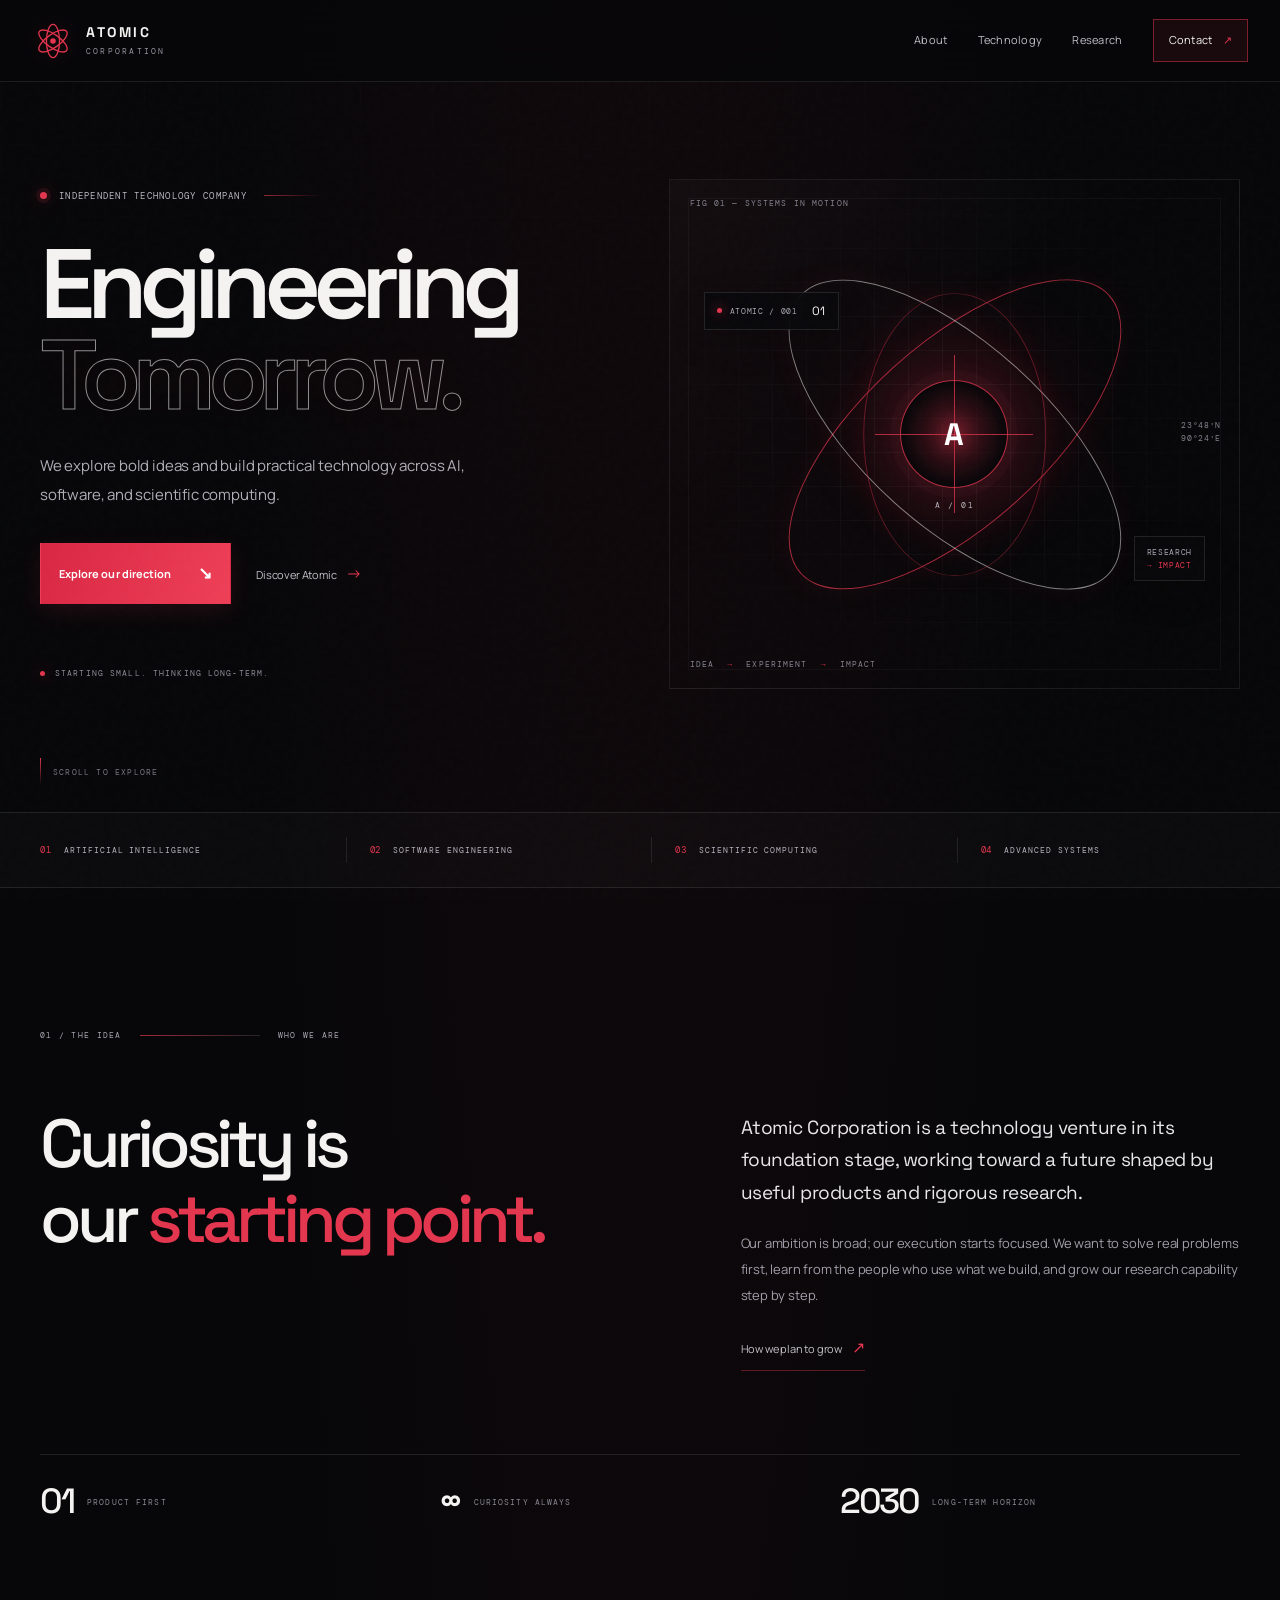
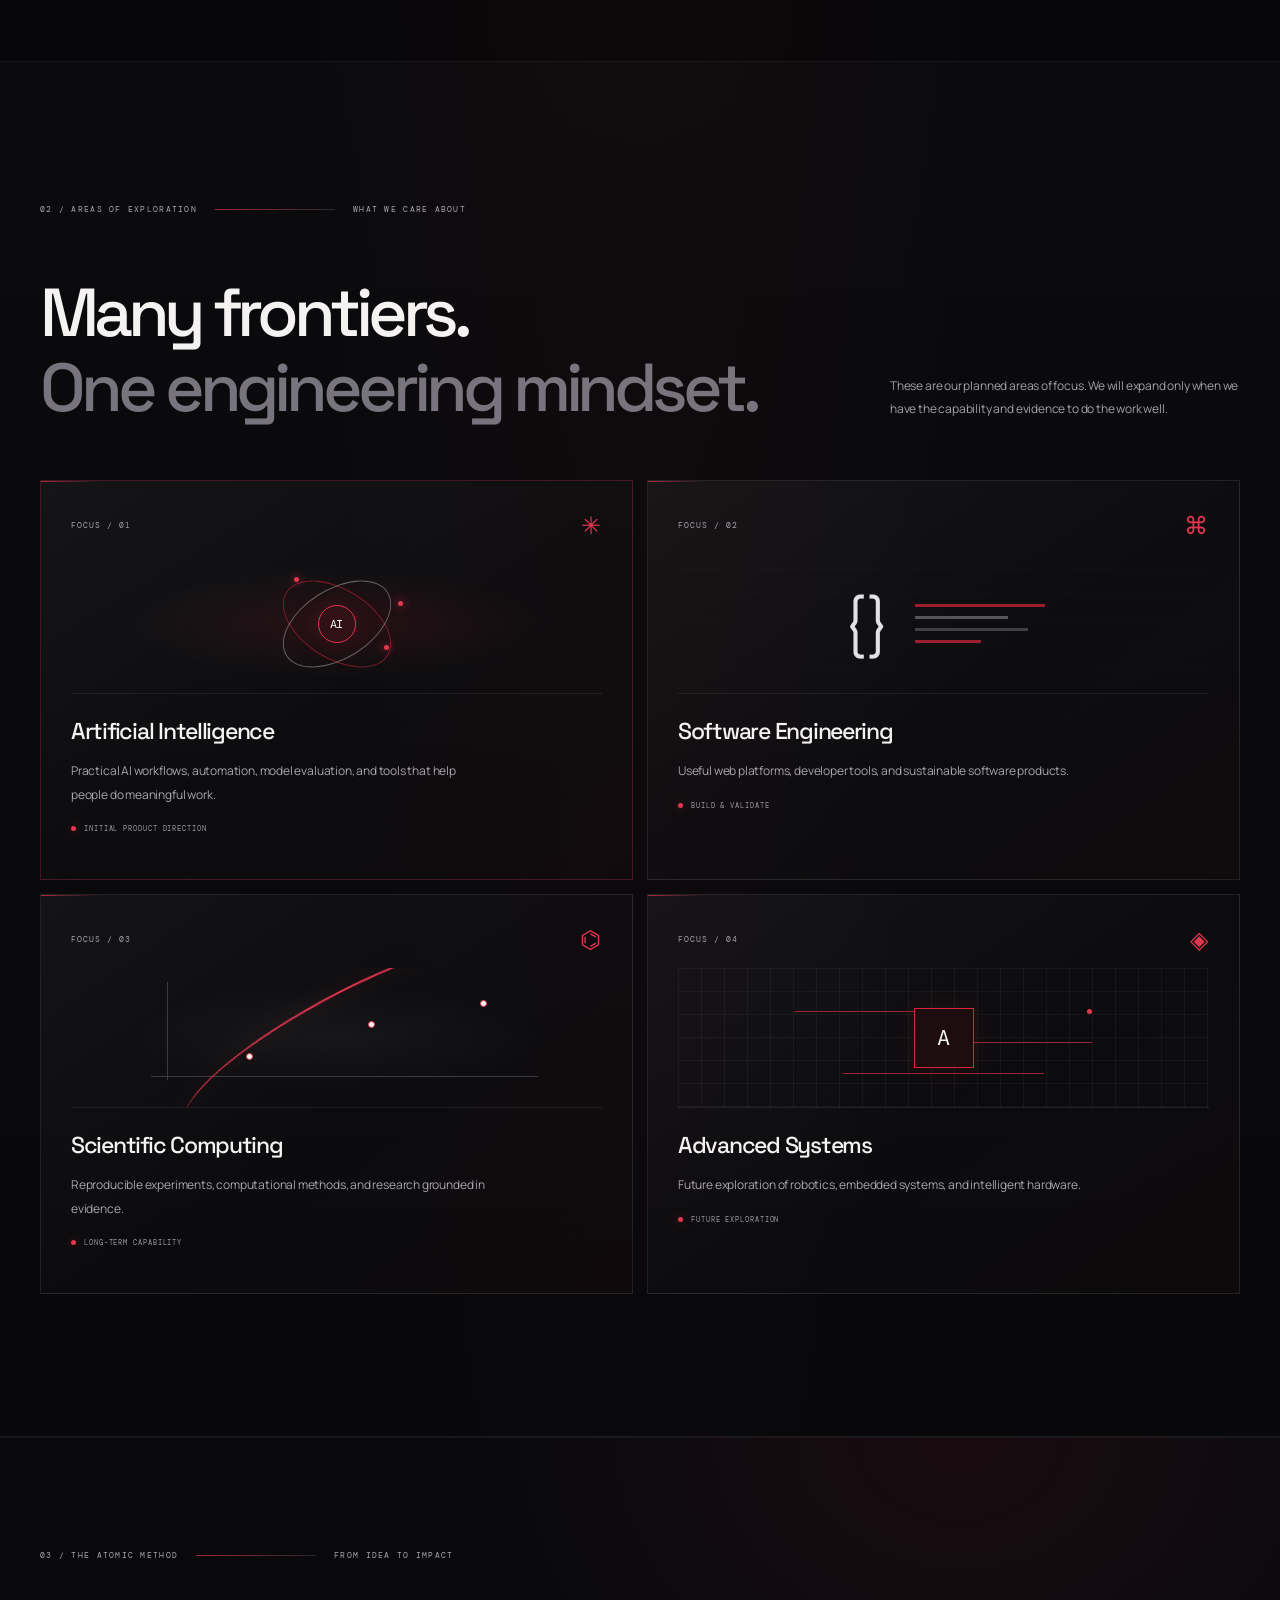
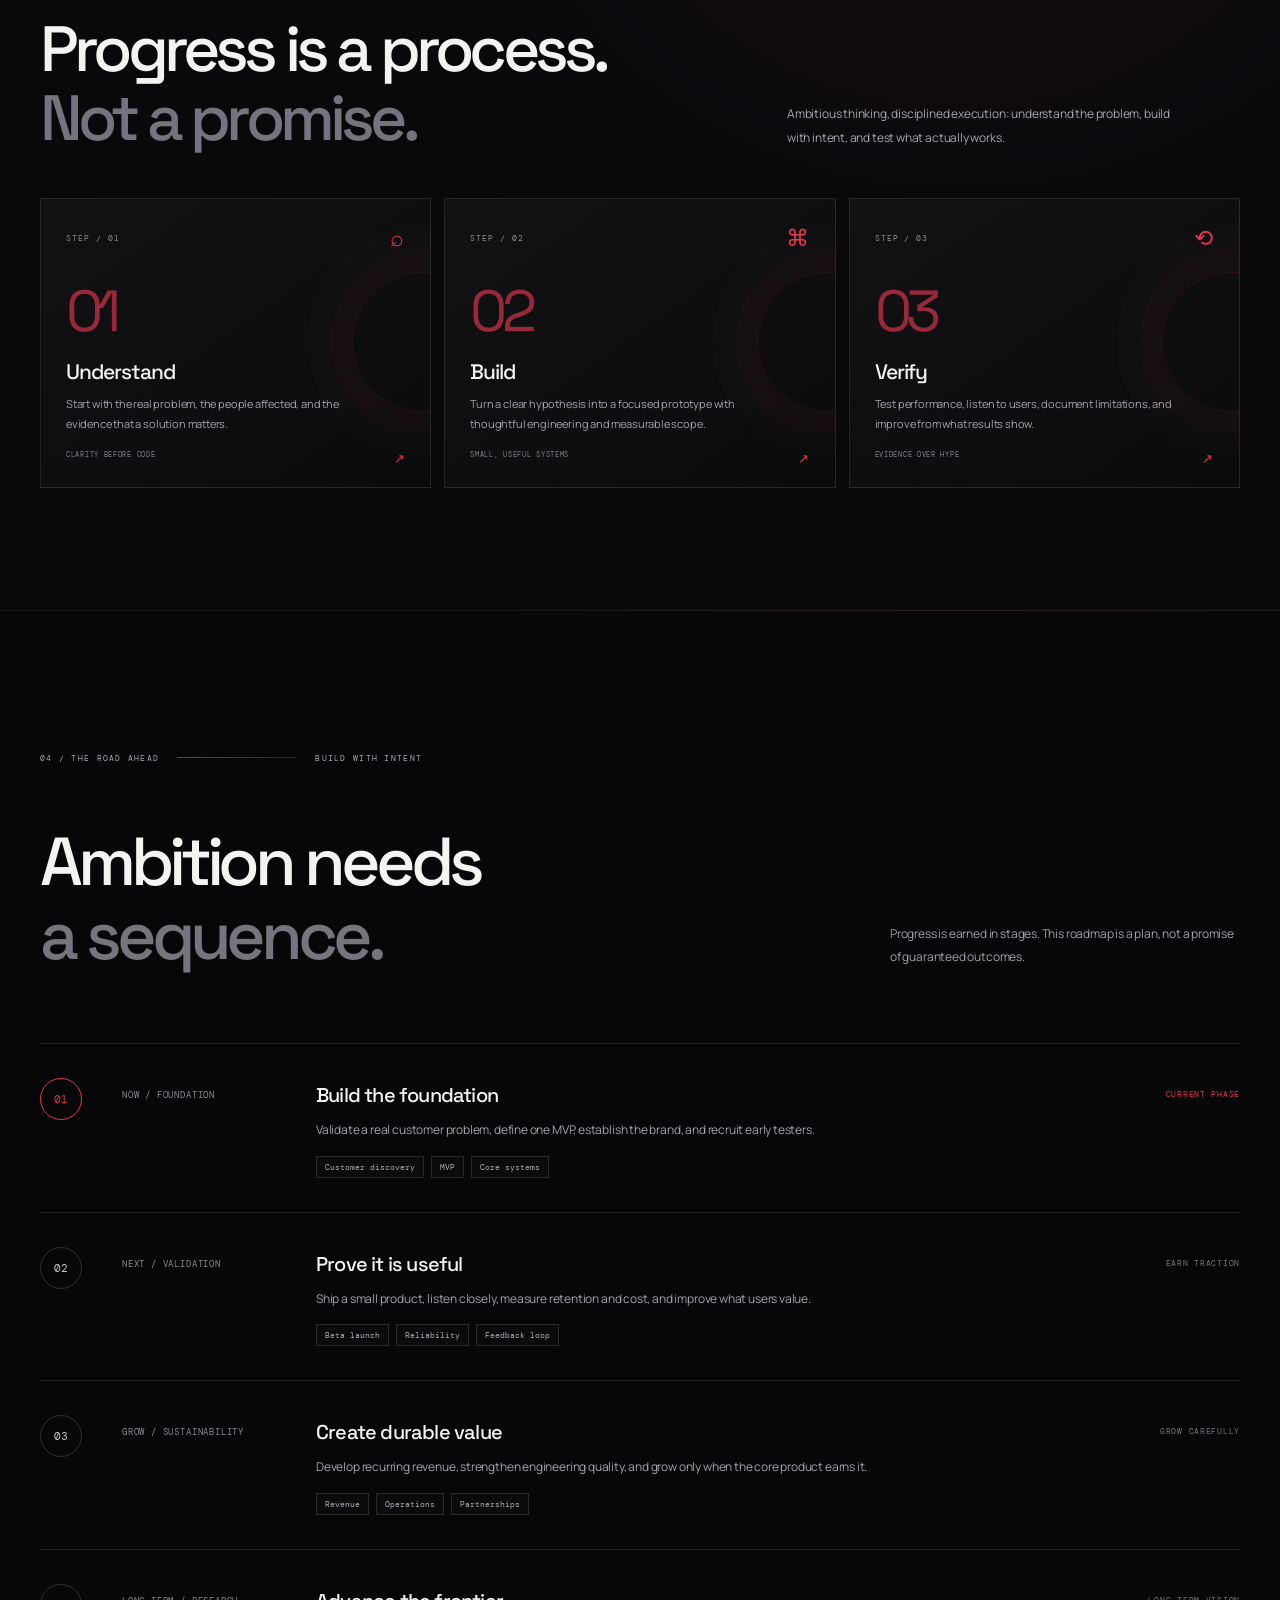
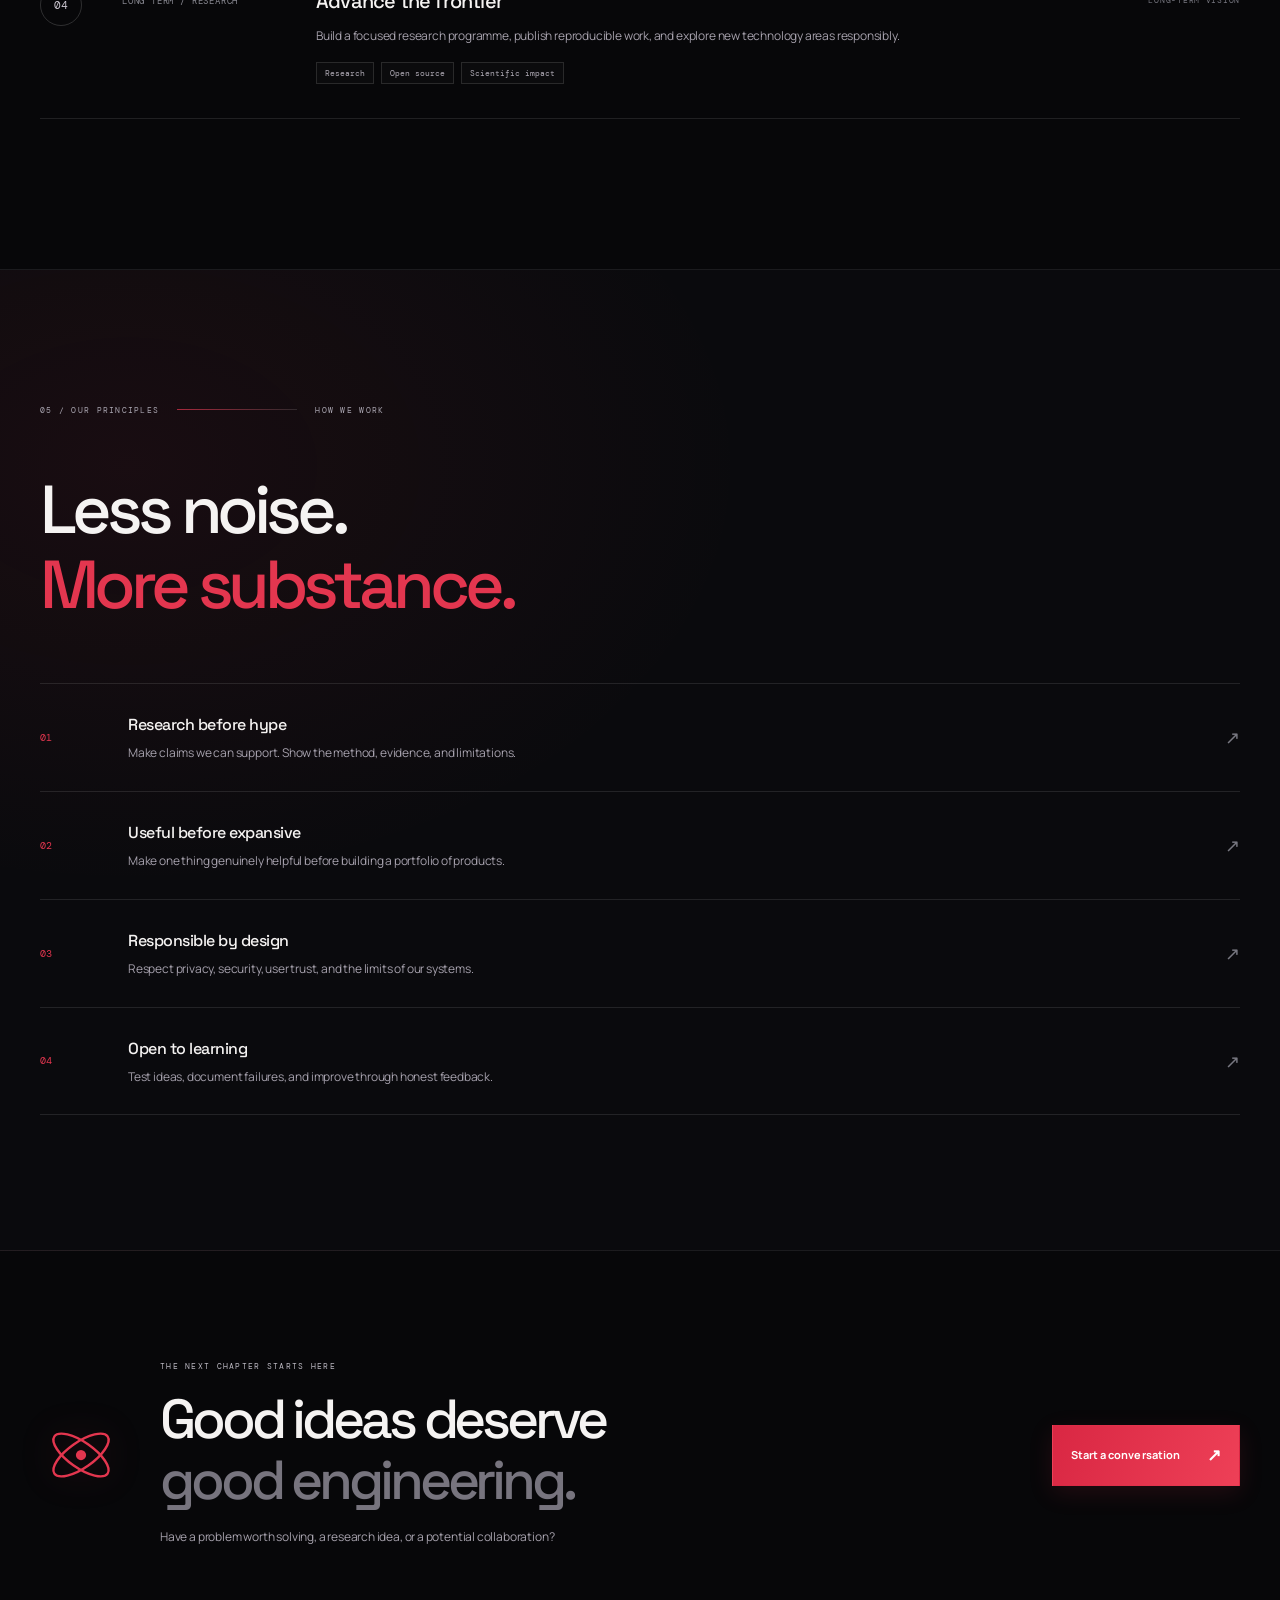
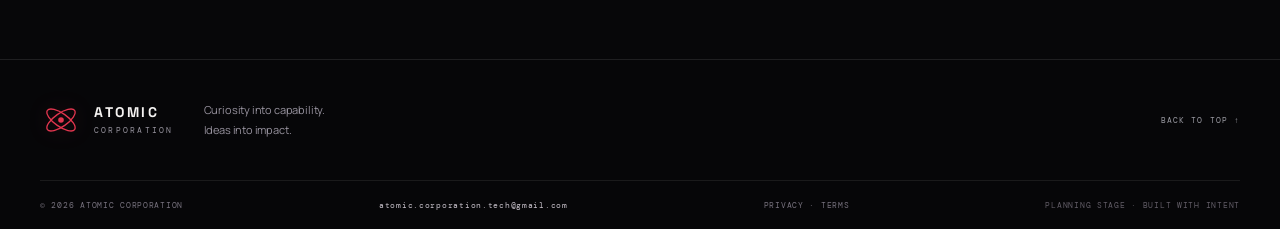
==== commit 8e419095: "design: load Space Grotesk on homepage" ====
--- a/index.html
+++ b/index.html
@@ -13,7 +13,7 @@
   <link rel="icon" href="assets/favicon.svg" type="image/svg+xml">
   <link rel="preconnect" href="https://fonts.googleapis.com">
   <link rel="preconnect" href="https://fonts.gstatic.com" crossorigin>
-  <link href="https://fonts.googleapis.com/css2?family=DM+Mono:wght@400;500&family=Manrope:wght@400;500;600;700;800&display=swap" rel="stylesheet">
+  <link href="https://fonts.googleapis.com/css2?family=DM+Mono:wght@400;500&family=Manrope:wght@400;500;600;700;800&family=Space+Grotesk:wght@400;500;600;700&display=swap" rel="stylesheet">
   <link rel="stylesheet" href="styles.css">
 </head>
 <body data-page="home">
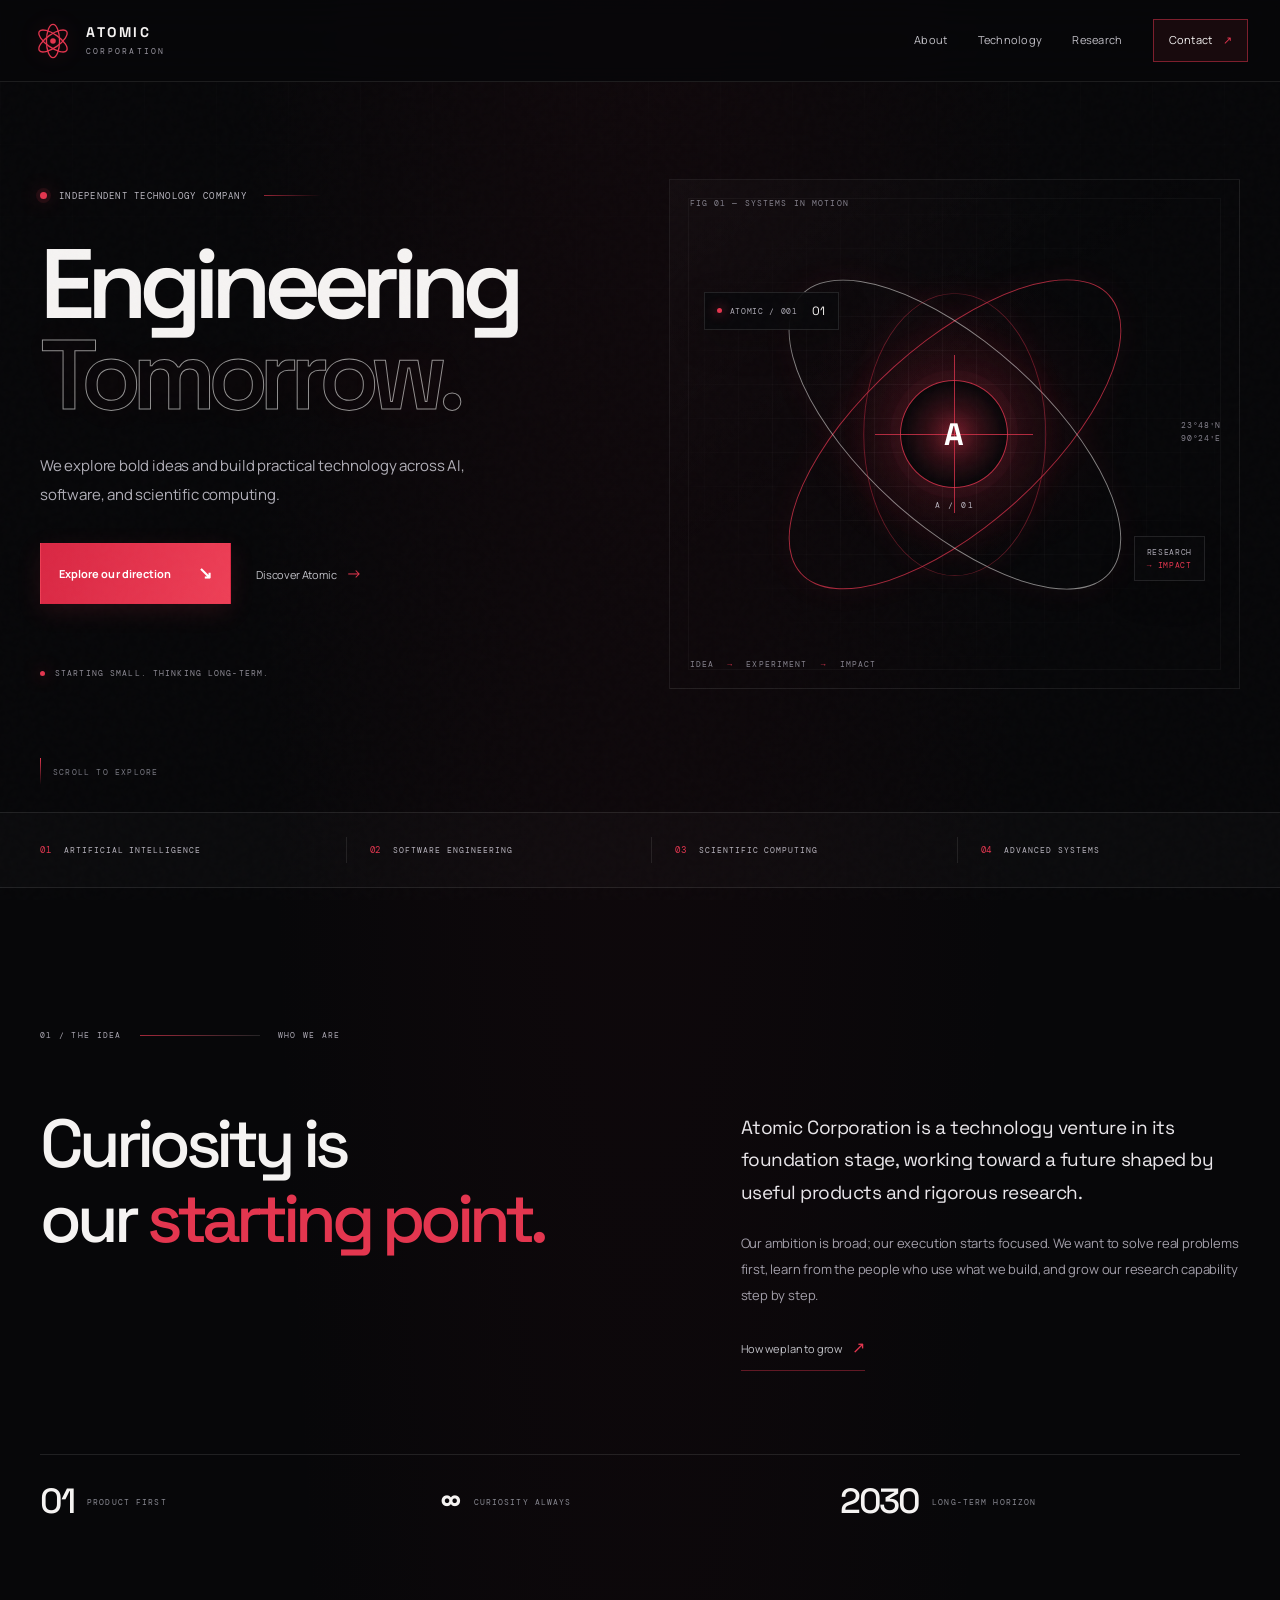
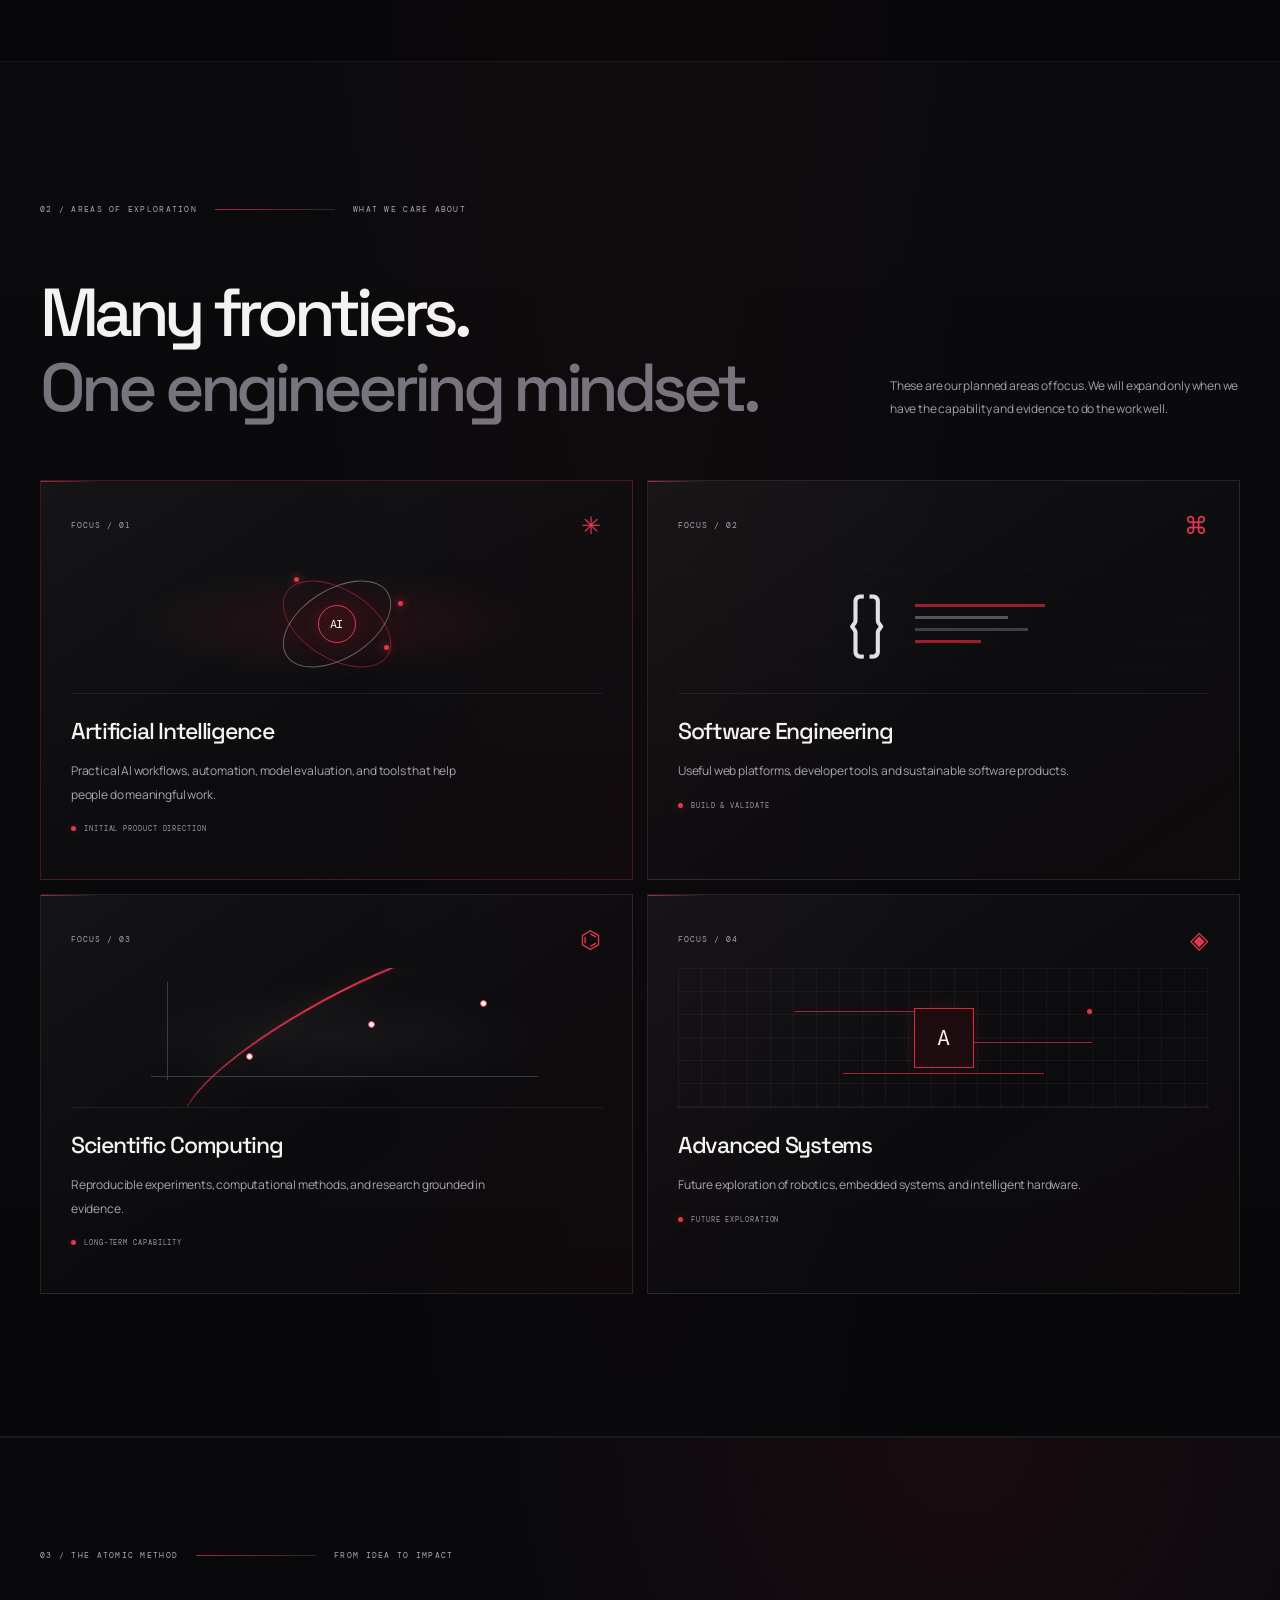
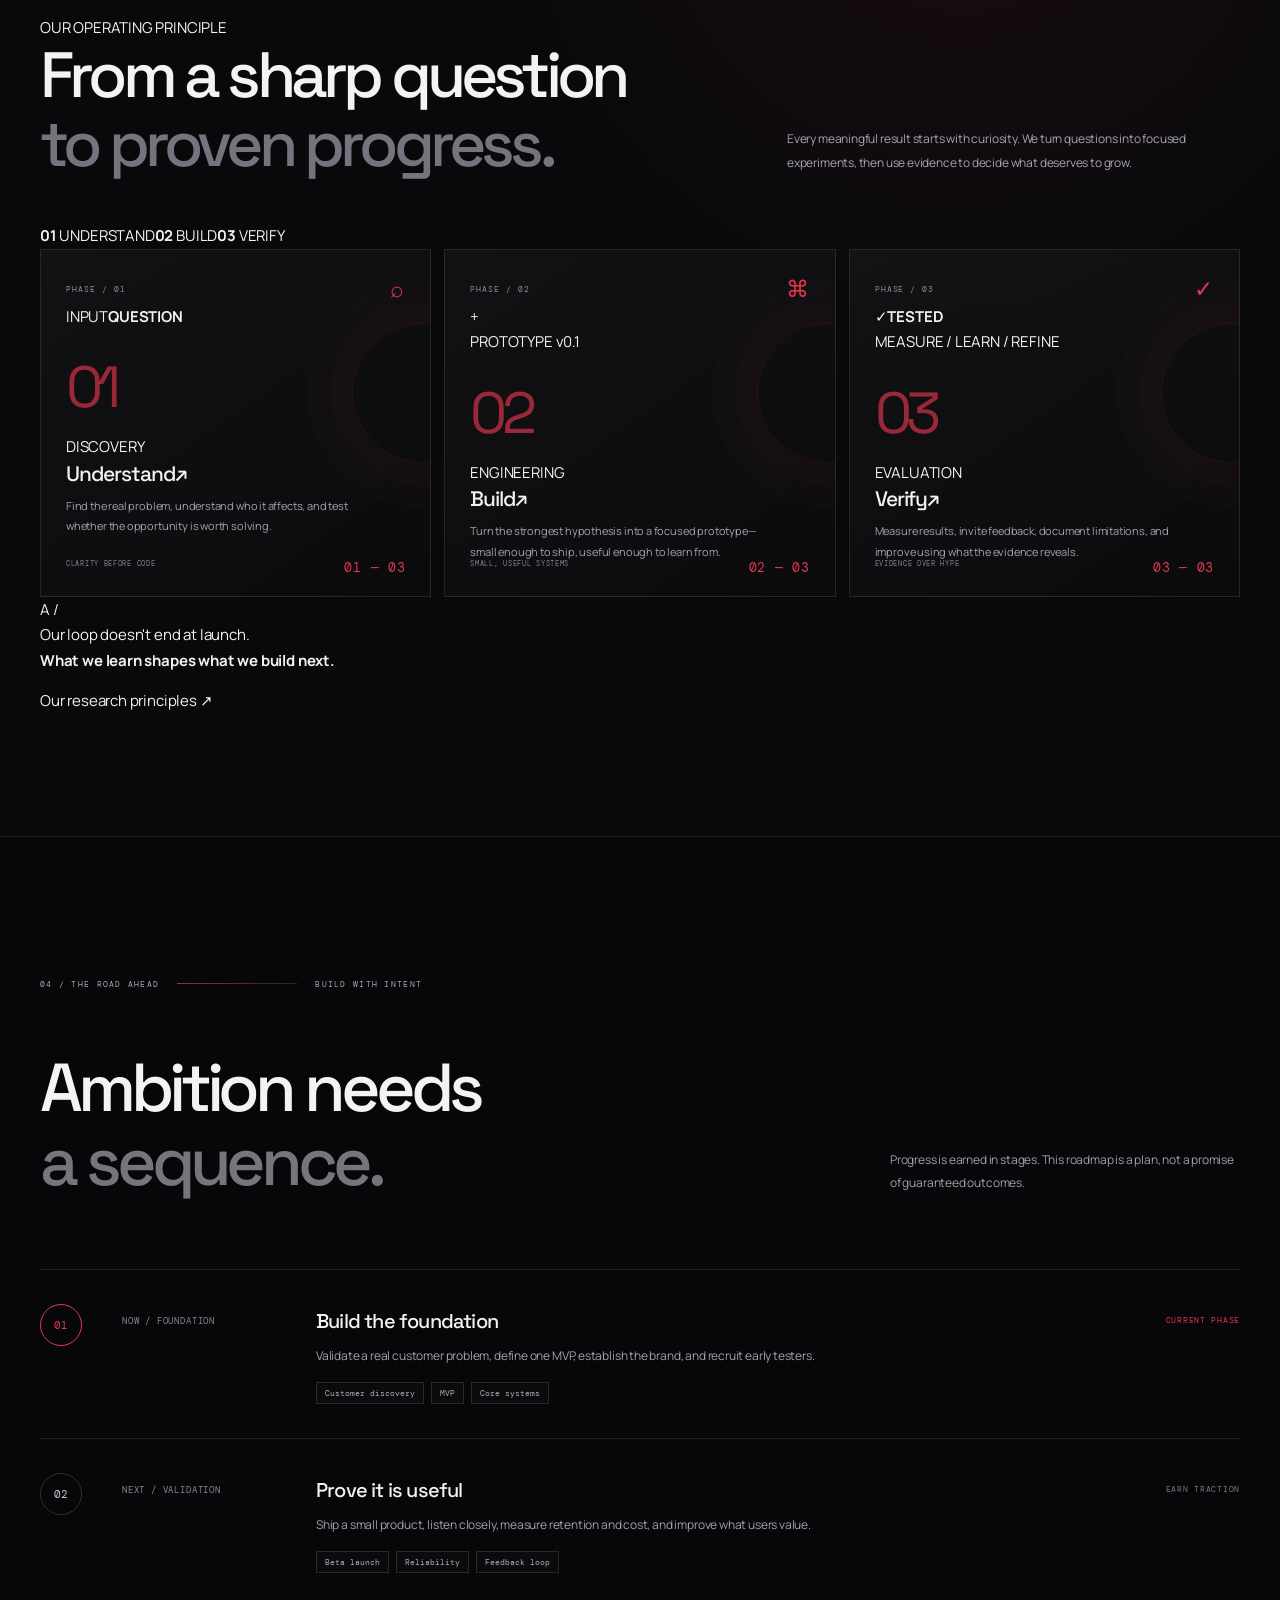
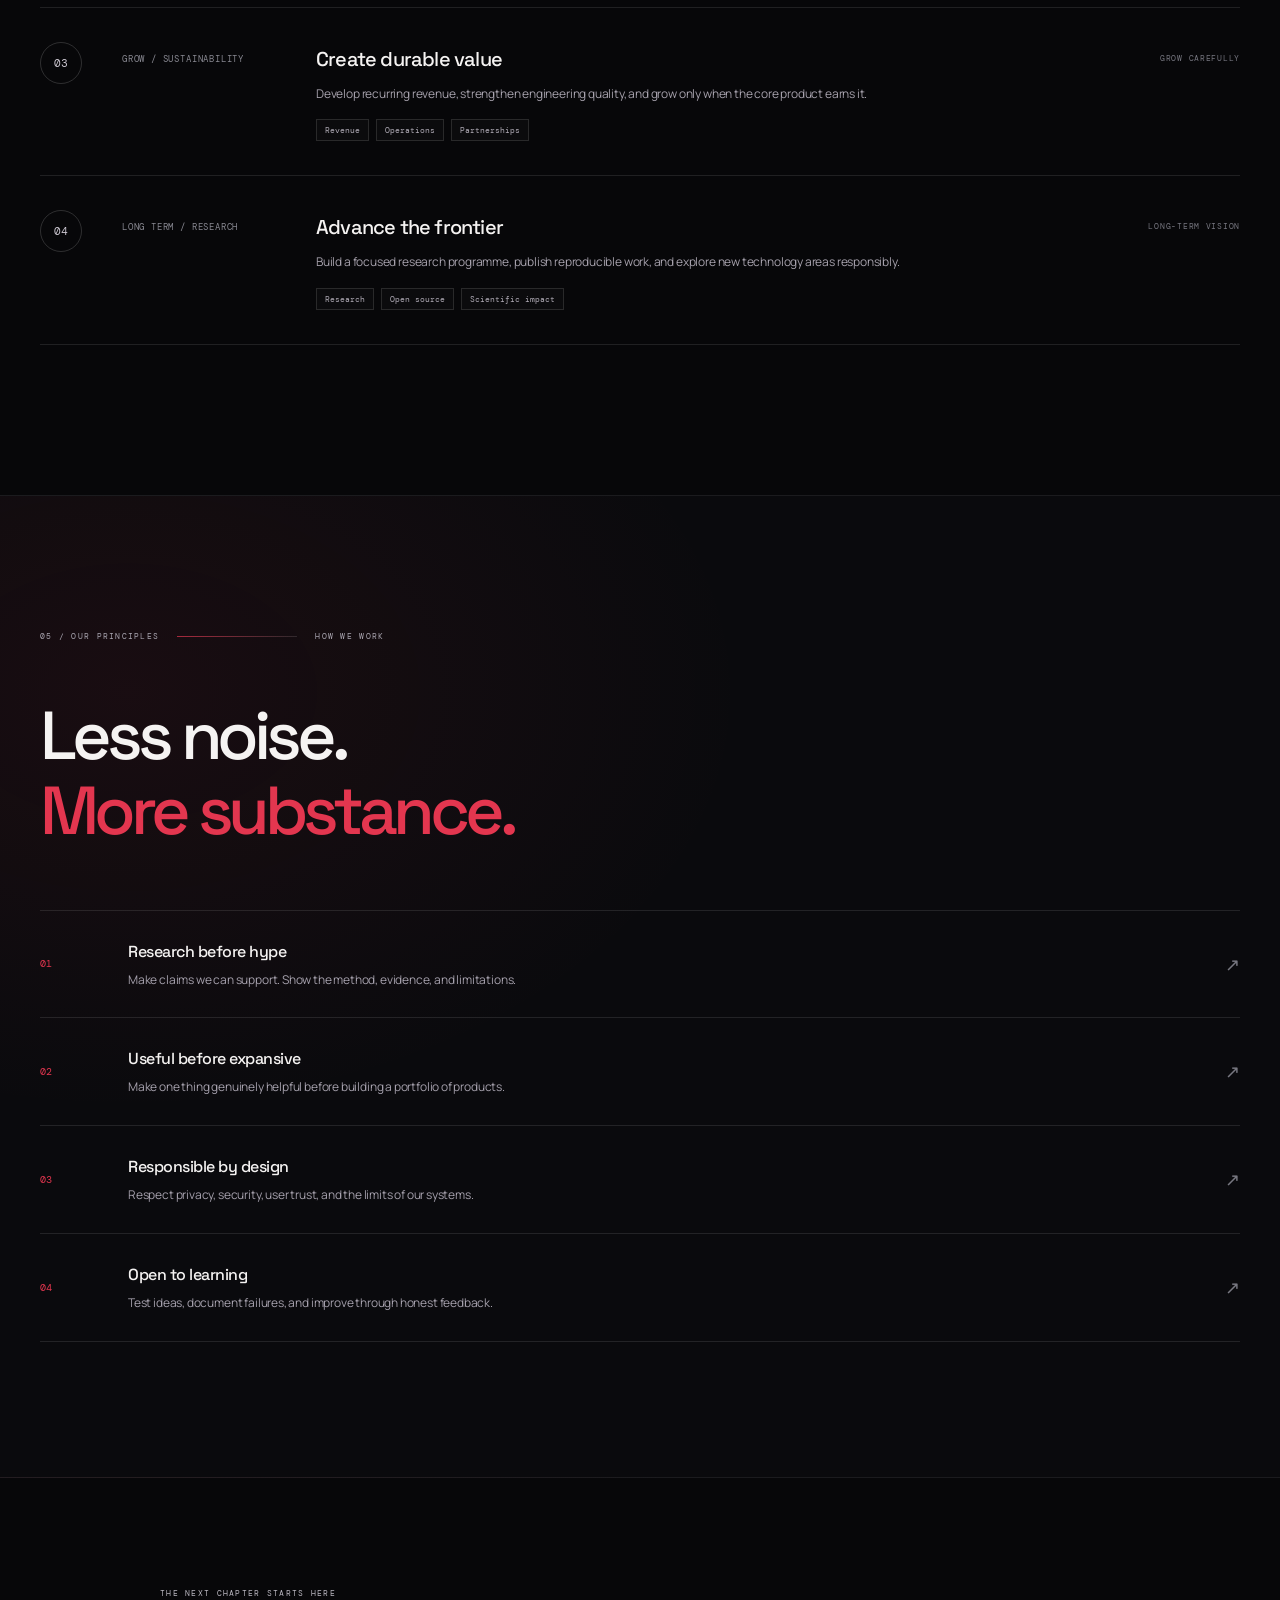
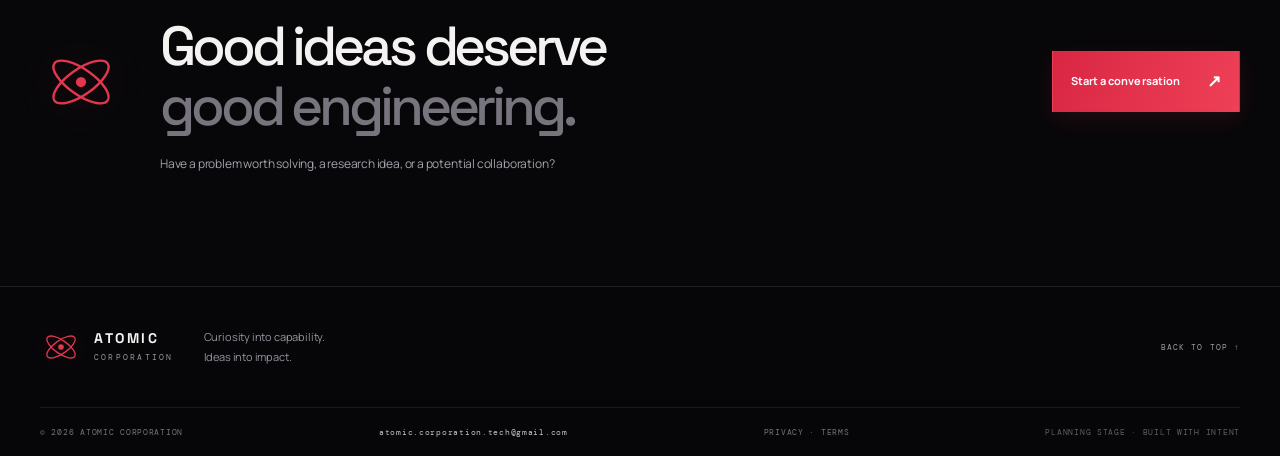
==== commit f4c39881: "design: refine Atomic Method with richer process storytelling" ====
--- a/index.html
+++ b/index.html
@@ -59,15 +59,59 @@
         <article class="focus-card reveal"><div class="card-top"><span>FOCUS / 04</span><span class="card-icon">◈</span></div><div class="card-graphic graphic-systems"><span class="chip">A</span><span class="chip-line cl-one"></span><span class="chip-line cl-two"></span><span class="chip-line cl-three"></span><span class="chip-dot"></span></div><h3>Advanced Systems</h3><p>Future exploration of robotics, embedded systems, and intelligent hardware.</p><span class="card-status"><i></i> FUTURE EXPLORATION</span></article>
       </div>
     </div></section>
-        <section class="method-section">
+        <section class="method-section" id="atomic-method">
       <div class="section-wrap">
         <div class="section-kicker reveal"><span>03 / THE ATOMIC METHOD</span><span class="kicker-line"></span><span>FROM IDEA TO IMPACT</span></div>
-        <div class="method-heading reveal"><h2>Progress is a process.<br><span>Not a promise.</span></h2><p>Ambitious thinking, disciplined execution: understand the problem, build with intent, and test what actually works.</p></div>
+        <div class="method-heading reveal">
+          <div>
+            <span class="method-eyebrow"><i></i> OUR OPERATING PRINCIPLE</span>
+            <h2>From a sharp question<br><span>to proven progress.</span></h2>
+          </div>
+          <p>Every meaningful result starts with curiosity. We turn questions into focused experiments, then use evidence to decide what deserves to grow.</p>
+        </div>
+        <div class="method-track reveal" aria-label="Understand, build, verify workflow">
+          <span><b>01</b> UNDERSTAND</span><i></i><span><b>02</b> BUILD</span><i></i><span><b>03</b> VERIFY</span>
+        </div>
         <div class="method-grid">
-          <article class="method-card reveal"><div class="method-meta"><span>STEP / 01</span><span class="method-glyph">⌕</span></div><div class="method-number">01</div><h3>Understand</h3><p>Start with the real problem, the people affected, and the evidence that a solution matters.</p><span class="method-bottom">CLARITY BEFORE CODE <i>↗</i></span></article>
-          <article class="method-card reveal"><div class="method-meta"><span>STEP / 02</span><span class="method-glyph">⌘</span></div><div class="method-number">02</div><h3>Build</h3><p>Turn a clear hypothesis into a focused prototype with thoughtful engineering and measurable scope.</p><span class="method-bottom">SMALL, USEFUL SYSTEMS <i>↗</i></span></article>
-          <article class="method-card reveal"><div class="method-meta"><span>STEP / 03</span><span class="method-glyph">⟲</span></div><div class="method-number">03</div><h3>Verify</h3><p>Test performance, listen to users, document limitations, and improve from what results show.</p><span class="method-bottom">EVIDENCE OVER HYPE <i>↗</i></span></article>
+          <article class="method-card method-understand reveal">
+            <div class="method-meta"><span>PHASE / 01</span><span class="method-glyph">⌕</span></div>
+            <div class="method-visual visual-understand" aria-hidden="true">
+              <div class="signal-orbit orbit-small"></div><div class="signal-orbit orbit-wide"></div>
+              <div class="signal-core"><span></span></div>
+              <i class="signal-node node-a"></i><i class="signal-node node-b"></i><i class="signal-node node-c"></i>
+              <div class="visual-caption"><span>INPUT</span><b>QUESTION</b></div>
+            </div>
+            <div class="method-title-row"><div class="method-number">01</div><span class="method-status">DISCOVERY</span></div>
+            <h3>Understand<span class="method-step-arrow">↗</span></h3>
+            <p>Find the real problem, understand who it affects, and test whether the opportunity is worth solving.</p>
+            <div class="method-bottom"><span>CLARITY BEFORE CODE</span><i>01 — 03</i></div>
+          </article>
+          <article class="method-card method-build reveal">
+            <div class="method-meta"><span>PHASE / 02</span><span class="method-glyph">⌘</span></div>
+            <div class="method-visual visual-build" aria-hidden="true">
+              <div class="build-grid"><i></i><i></i><i></i><i></i><i></i><i></i><i></i><i></i><i></i></div>
+              <div class="build-cross">+</div><div class="build-label">PROTOTYPE <span>v0.1</span></div>
+              <span class="build-wire wire-one"></span><span class="build-wire wire-two"></span>
+            </div>
+            <div class="method-title-row"><div class="method-number">02</div><span class="method-status">ENGINEERING</span></div>
+            <h3>Build<span class="method-step-arrow">↗</span></h3>
+            <p>Turn the strongest hypothesis into a focused prototype—small enough to ship, useful enough to learn from.</p>
+            <div class="method-bottom"><span>SMALL, USEFUL SYSTEMS</span><i>02 — 03</i></div>
+          </article>
+          <article class="method-card method-verify reveal">
+            <div class="method-meta"><span>PHASE / 03</span><span class="method-glyph">✓</span></div>
+            <div class="method-visual visual-verify" aria-hidden="true">
+              <div class="verify-chart"><span class="chart-line line-one"></span><span class="chart-line line-two"></span><span class="chart-line line-three"></span><span class="chart-line line-four"></span><span class="chart-point point-one"></span><span class="chart-point point-two"></span><span class="chart-point point-three"></span><span class="chart-point point-four"></span></div>
+              <div class="verify-stamp"><span>✓</span><b>TESTED</b></div>
+              <div class="verify-caption">MEASURE / LEARN / REFINE</div>
+            </div>
+            <div class="method-title-row"><div class="method-number">03</div><span class="method-status">EVALUATION</span></div>
+            <h3>Verify<span class="method-step-arrow">↗</span></h3>
+            <p>Measure results, invite feedback, document limitations, and improve using what the evidence reveals.</p>
+            <div class="method-bottom"><span>EVIDENCE OVER HYPE</span><i>03 — 03</i></div>
+          </article>
         </div>
+        <div class="method-footer reveal"><span class="method-footer-mark">A /</span><p>Our loop doesn't end at launch.<br><strong>What we learn shapes what we build next.</strong></p><a href="research.html">Our research principles <span>↗</span></a></div>
       </div>
     </section>
     <section id="roadmap" class="section-wrap section roadmap-section">
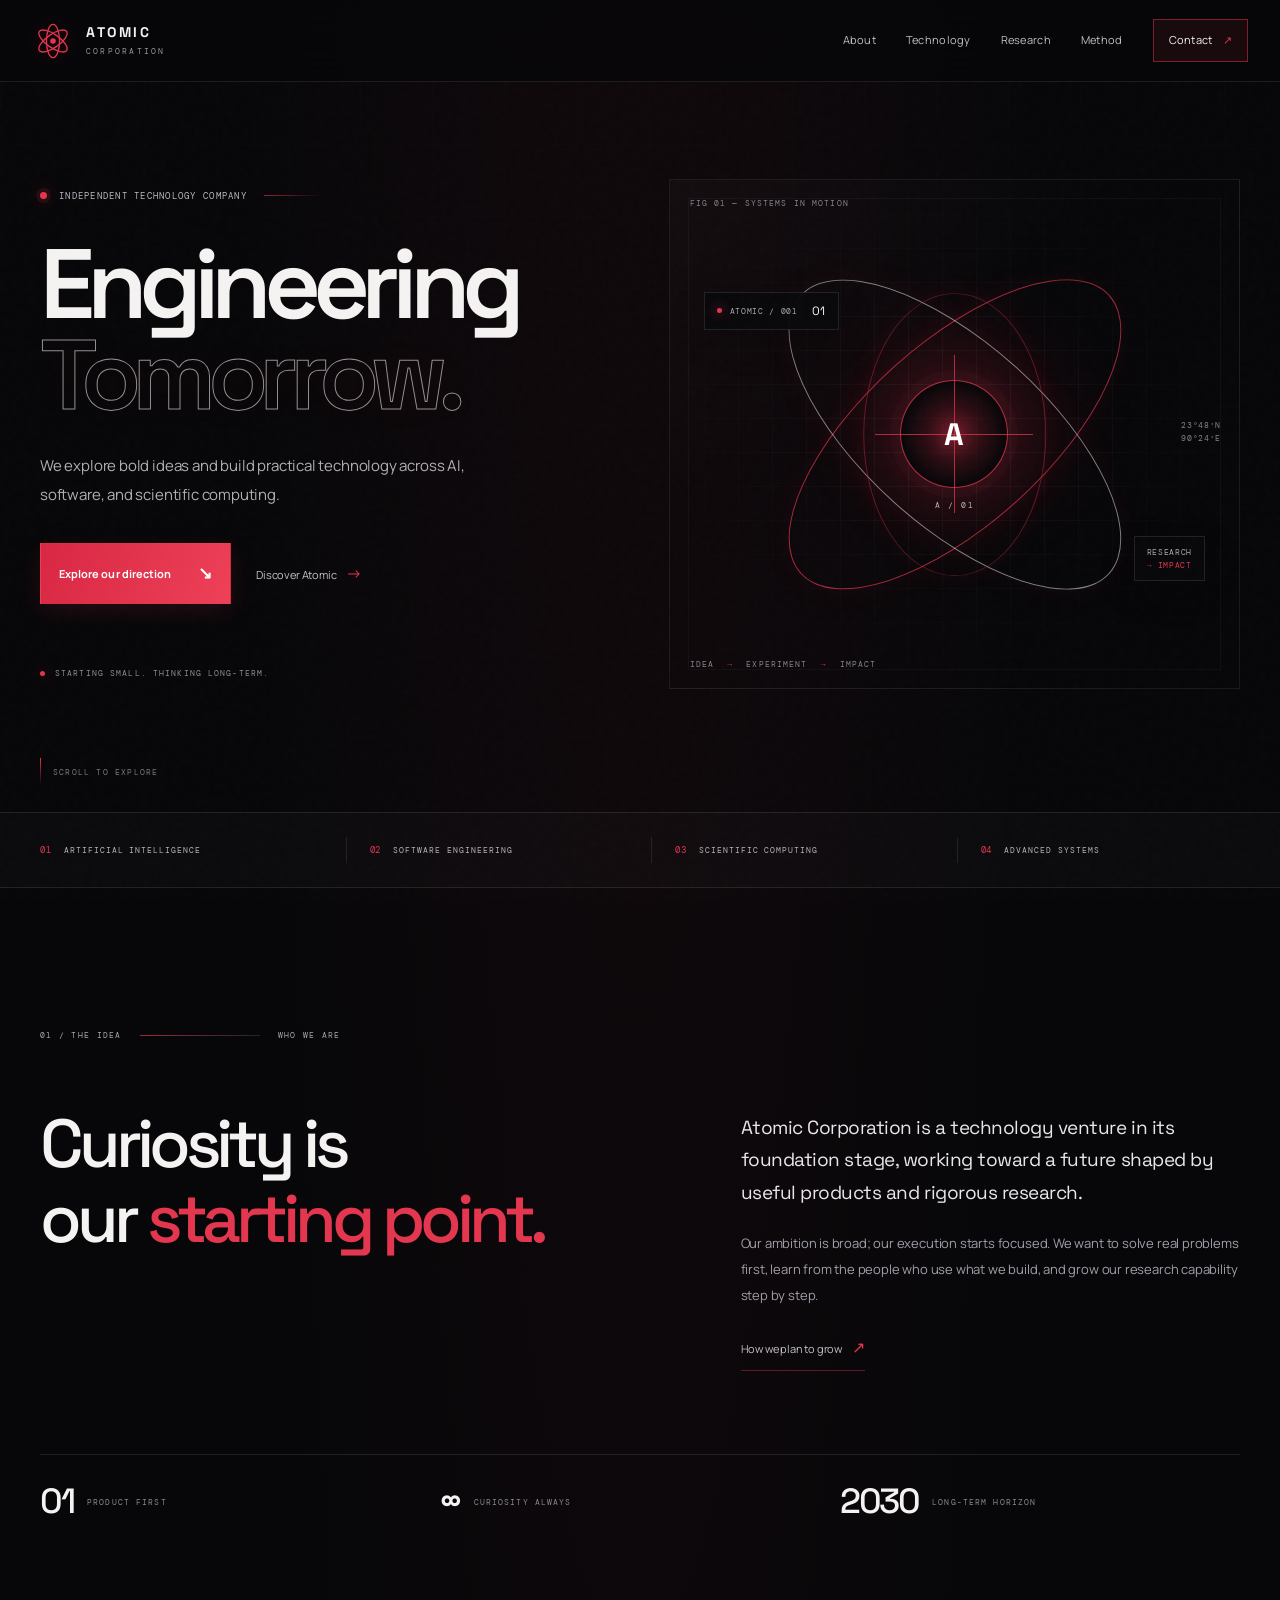
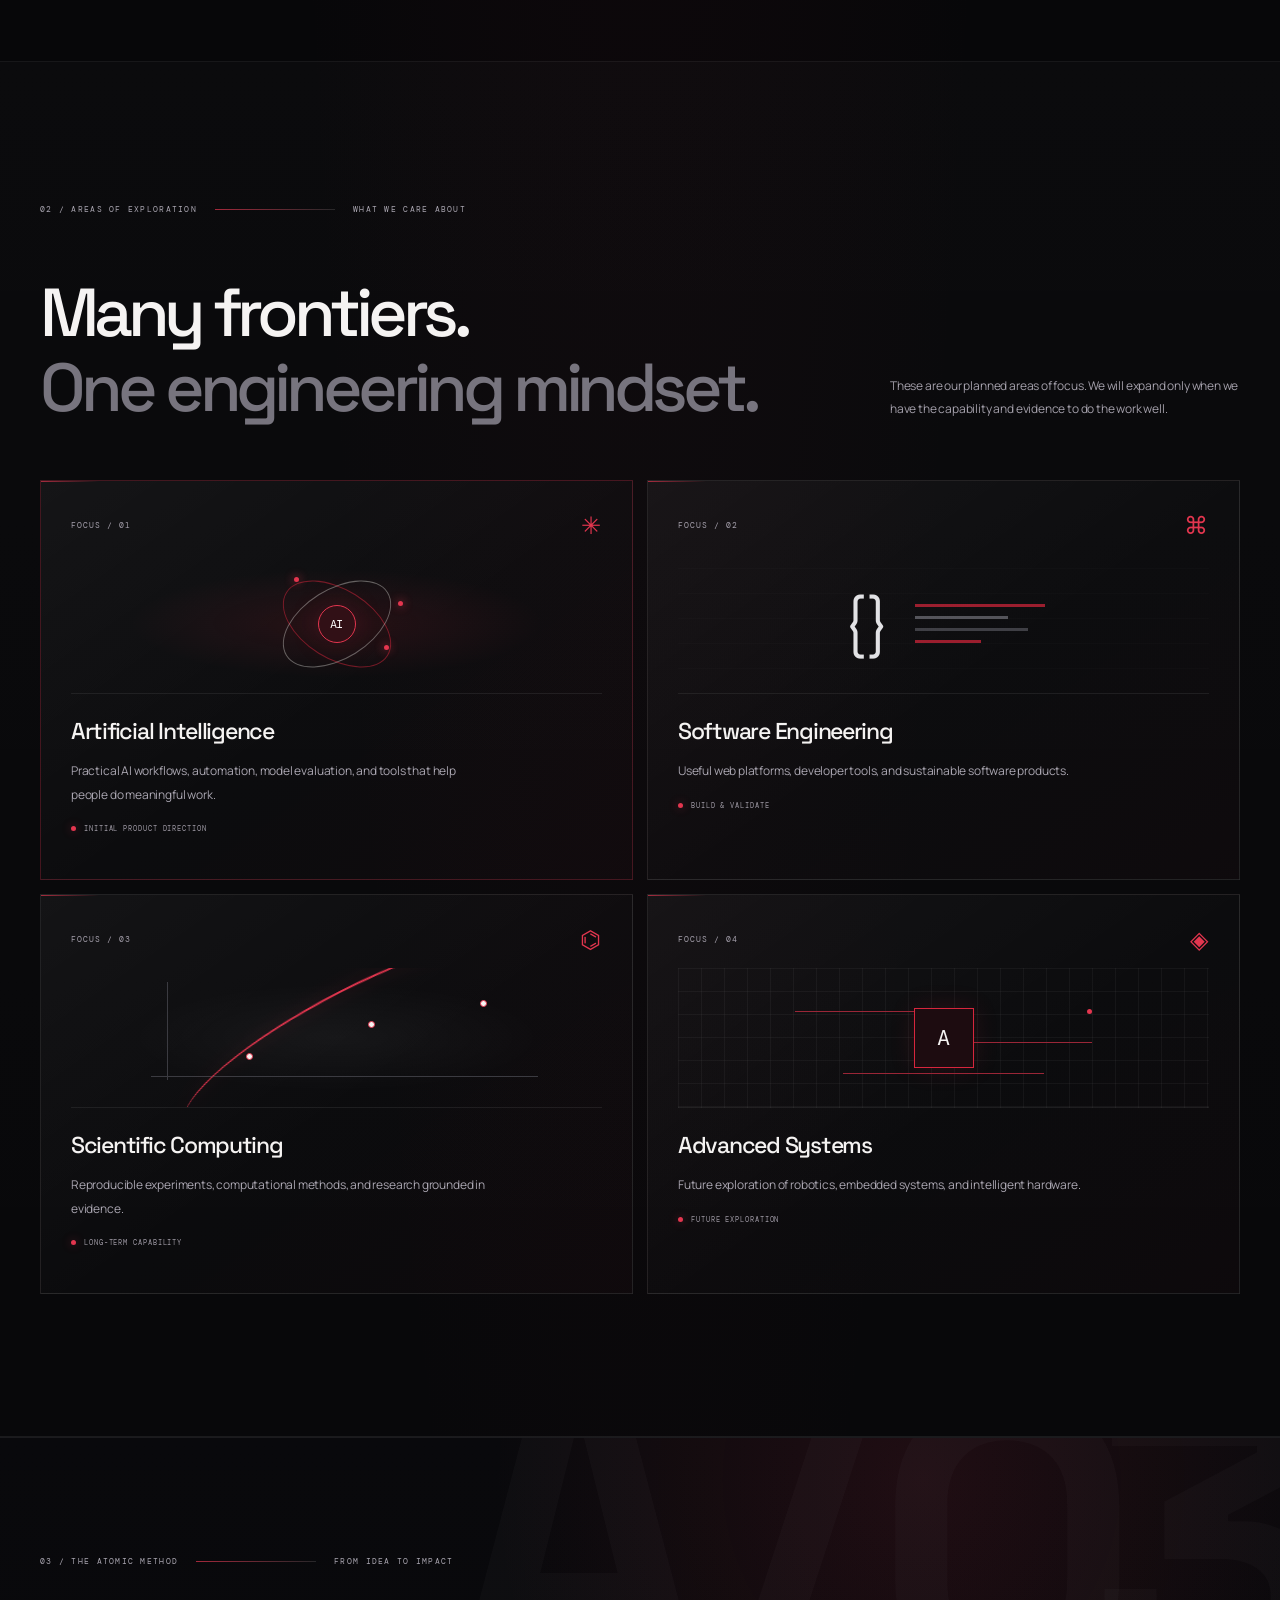
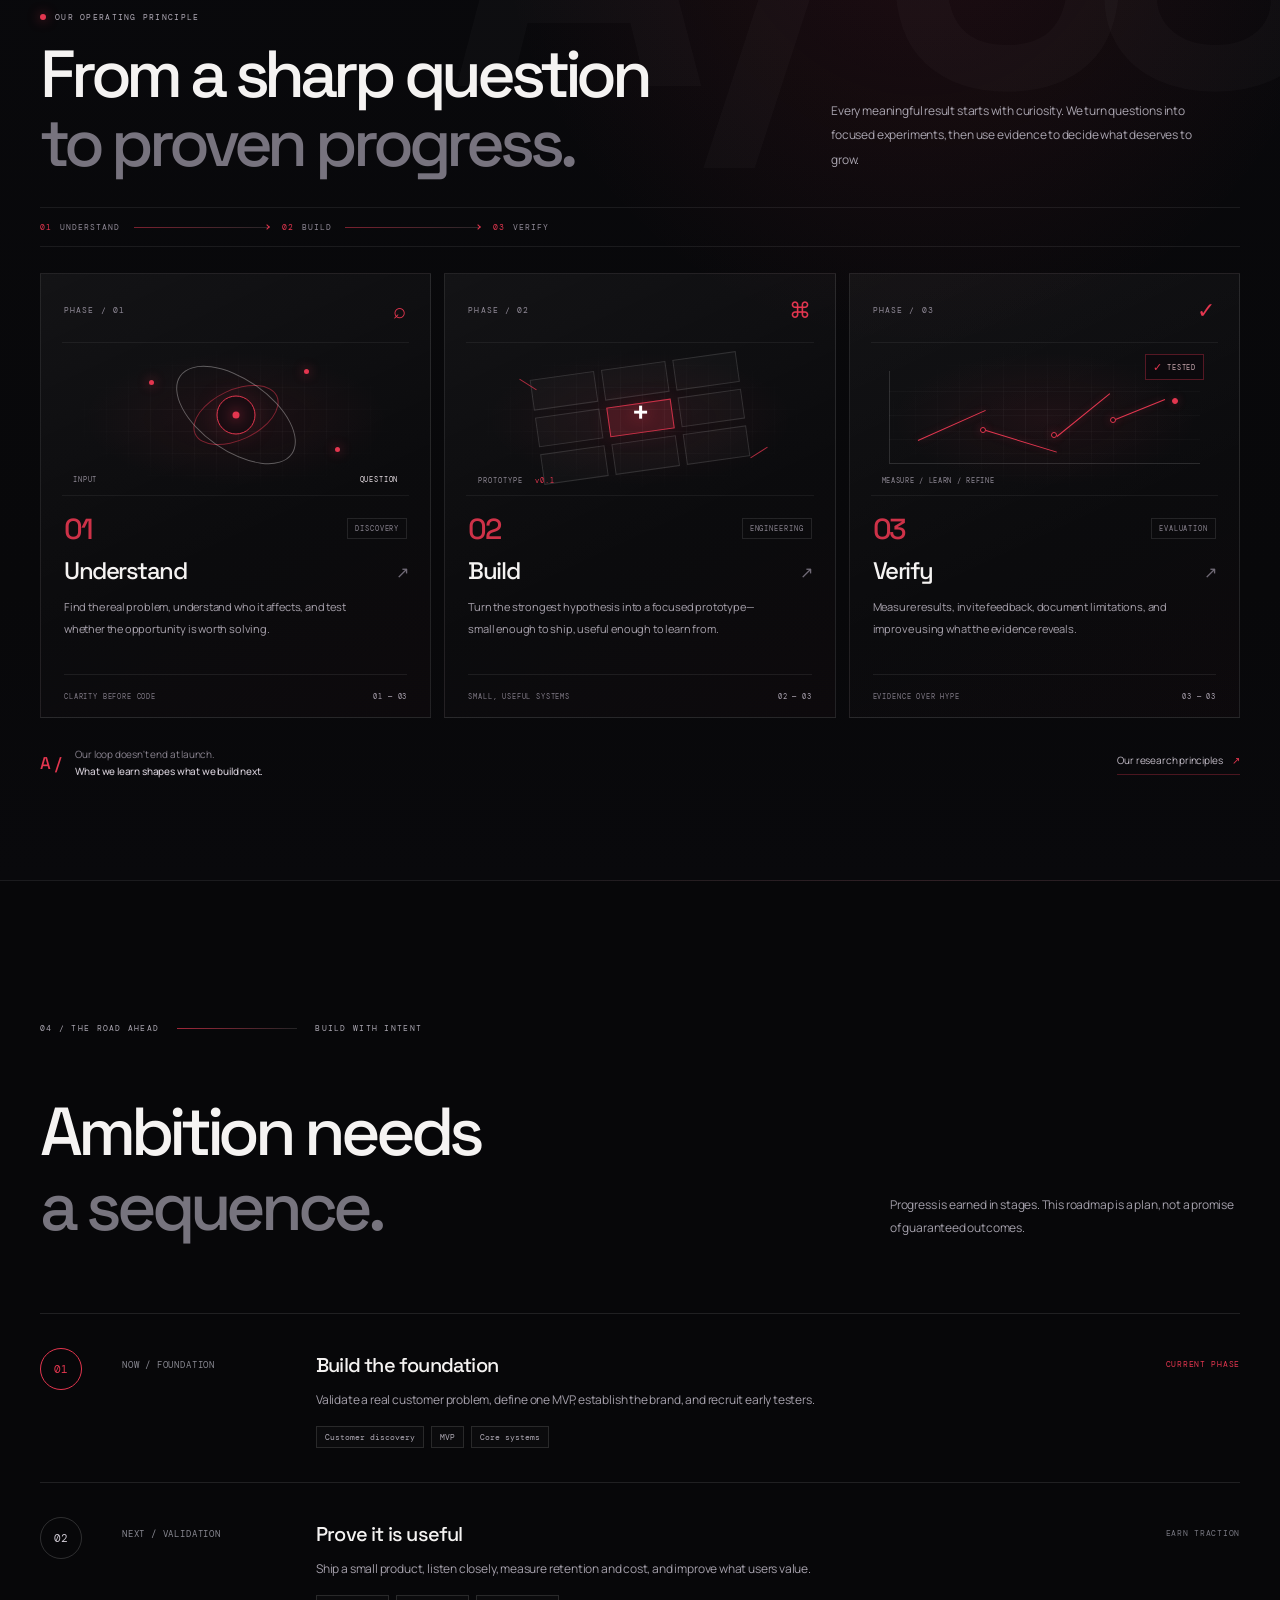
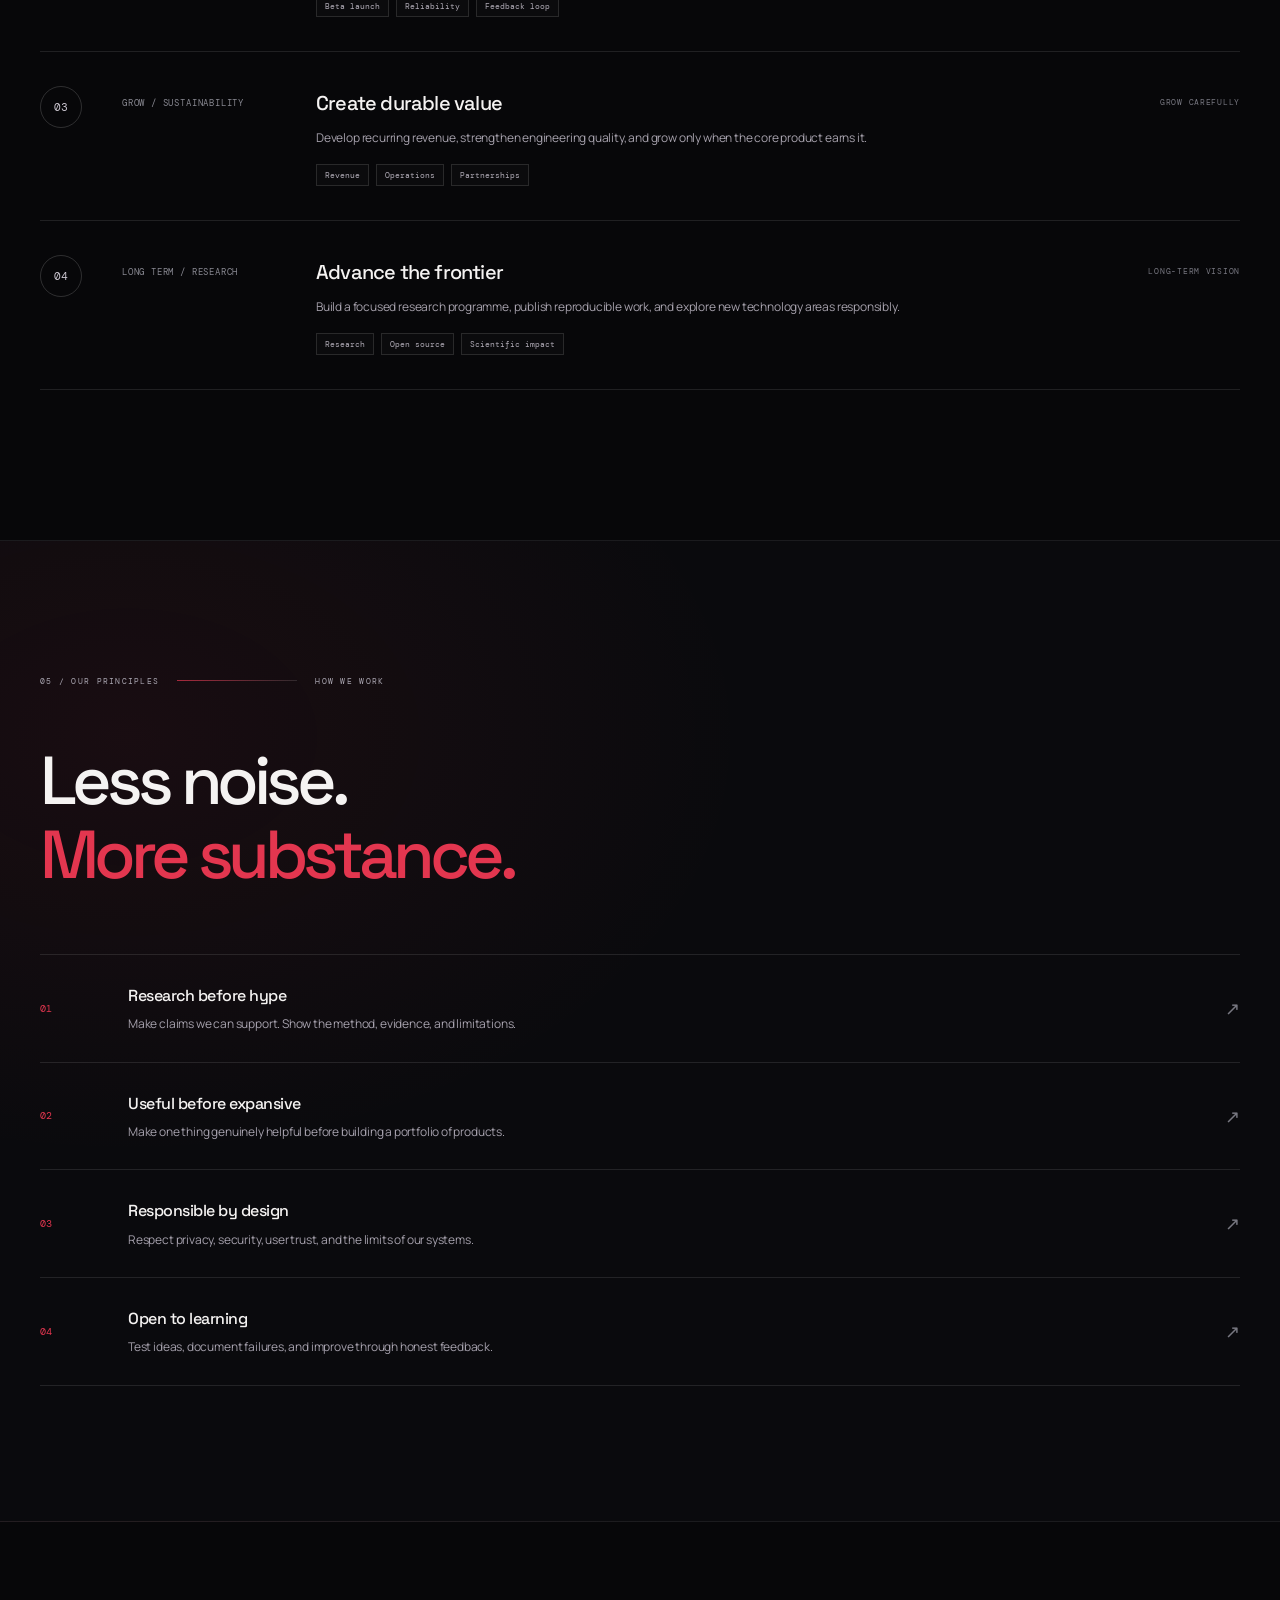
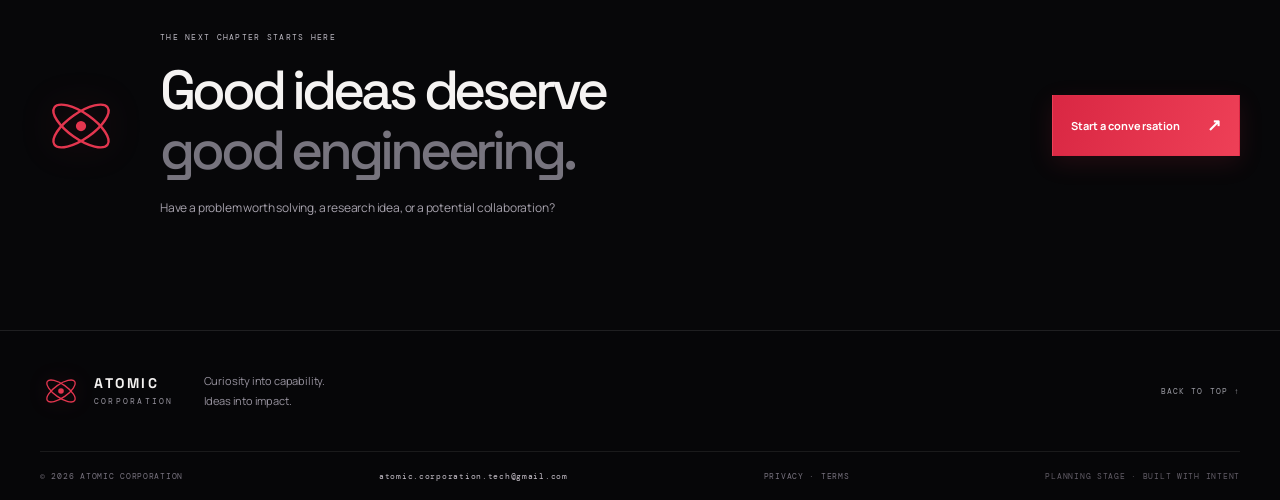
==== commit b594983e: "feat: add Atomic Method to site navigation" ====
--- a/index.html
+++ b/index.html
@@ -25,7 +25,7 @@
     </a>
     <button class="menu-toggle" aria-label="Toggle navigation" aria-expanded="false" aria-controls="primary-nav"><span></span><span></span></button>
     <nav id="primary-nav" class="nav-links" aria-label="Main navigation">
-      <a href="about.html">About</a><a href="products.html">Technology</a><a href="research.html">Research</a><a href="contact.html" class="nav-cta">Contact <span aria-hidden="true">↗</span></a>
+      <a href="about.html">About</a><a href="products.html">Technology</a><a href="research.html">Research</a><a href="#atomic-method">Method</a><a href="contact.html" class="nav-cta">Contact <span aria-hidden="true">↗</span></a>
     </nav>
   </header>
   <main id="home">
--- a/styles.css
+++ b/styles.css
@@ -135,7 +135,71 @@
 .principles-section{background:radial-gradient(ellipse at 10% 20%,rgba(227,54,79,.07),transparent 38%),#0a0a0d;border-color:rgba(255,255,255,.07);padding-block:135px}.principle-list{border-top-color:rgba(255,255,255,.1);margin-top:61px}.principle{padding-block:27px;border-bottom-color:rgba(255,255,255,.1)}.principle h3{font-family:var(--display);font-size:16px;font-weight:500;letter-spacing:-.03em}.principle p{font-size:12px;color:#a5a0ac}
 .closing-cta{padding-block:110px;gap:38px}.cta-mark{width:82px;height:82px;filter:drop-shadow(0 0 18px rgba(227,54,79,.18))}.closing-cta .eyebrow{font-size:8px;letter-spacing:.16em}.closing-cta h2{font-size:clamp(36px,4.3vw,58px)}.closing-cta p{font-size:12px;line-height:1.9;color:#a7a2ad}
 .site-footer{background:#060608;border-top-color:rgba(255,255,255,.1)}.footer-main{padding-block:39px}.footer-main p{font-size:11px;color:#98939f}.footer-top{font-size:8px;letter-spacing:.14em}.footer-bottom{border-top-color:rgba(255,255,255,.08);font-size:8px;letter-spacing:.09em;color:#77727e}.footer-email{color:#c7c1ca}.footer-note{color:#625d67}
-.method-section{padding:112px 0 122px;background:radial-gradient(ellipse at 75% 0,rgba(227,54,79,.075),transparent 35%),#09090c;border-block:1px solid rgba(255,255,255,.07)}.method-heading{display:grid;grid-template-columns:1fr .65fr;gap:50px;align-items:end;margin:55px 0 44px}.method-heading h2{font:500 clamp(39px,5vw,65px)/1.08 var(--display);letter-spacing:-.075em;margin:0}.method-heading h2 span{color:#77737e}.method-heading p{max-width:400px;font-size:12px;line-height:2;color:#a9a4af;margin:0 0 4px}.method-grid{display:grid;grid-template-columns:repeat(3,minmax(0,1fr));gap:13px}.method-card{position:relative;overflow:hidden;padding:24px 25px 22px;border:1px solid rgba(255,255,255,.1);background:linear-gradient(145deg,rgba(255,255,255,.035),rgba(255,255,255,.008));min-height:290px;transition:transform .3s,border-color .3s}.method-card:hover{transform:translateY(-4px);border-color:rgba(227,54,79,.45)}.method-card::after{content:"";position:absolute;width:140px;height:140px;border:1px solid rgba(227,54,79,.12);border-radius:50%;right:-62px;top:73px;box-shadow:0 0 0 22px rgba(227,54,79,.02),0 0 0 45px rgba(227,54,79,.015);pointer-events:none}.method-meta{display:flex;align-items:center;justify-content:space-between;color:#8f8a96;font:8px var(--mono);letter-spacing:.12em}.method-glyph{font:23px var(--display);color:var(--red)}.method-number{font-size:58px;line-height:1;letter-spacing:-.1em;color:rgba(227,54,79,.65);margin:29px 0 18px}.method-card h3{font:500 21px var(--display);letter-spacing:-.05em;margin:0 0 9px}.method-card p{font-size:11px;line-height:1.9;color:#a7a2ad;max-width:300px}.method-bottom{position:absolute;left:25px;right:25px;bottom:20px;display:flex;justify-content:space-between;color:#85808b;font:7px var(--mono);letter-spacing:.1em}.method-bottom i{color:var(--red);font-style:normal;font-size:13px}
+/* Atomic Method — process storytelling and technical mini-illustrations */
+.method-section{position:relative;isolation:isolate;overflow:hidden;padding:118px 0 100px;background:radial-gradient(ellipse at 72% 4%,rgba(227,54,79,.105),transparent 33%),linear-gradient(180deg,#09090c,#08080a 72%,#09090c);border-block:1px solid rgba(255,255,255,.075)}
+.method-section::before{content:"A / 03";position:absolute;right:-.025em;top:-.24em;z-index:-1;color:rgba(255,255,255,.018);font:700 clamp(180px,32vw,440px)/1 var(--display);letter-spacing:-.12em;pointer-events:none}
+.method-heading{display:grid;grid-template-columns:1.15fr .65fr;gap:68px;align-items:end;margin:46px 0 30px}
+.method-eyebrow{display:flex;align-items:center;gap:9px;font:8px var(--mono);letter-spacing:.16em;color:#b0aab6;margin-bottom:18px}
+.method-eyebrow i{width:6px;height:6px;border-radius:50%;background:var(--red);box-shadow:0 0 12px rgba(227,54,79,.65)}
+.method-heading h2{font:500 clamp(42px,5.2vw,70px)/1.03 var(--display);letter-spacing:-.078em;margin:0}
+.method-heading h2 span{color:#77737e}
+.method-heading p{max-width:390px;font-size:12px;line-height:2.05;color:#a9a4af;margin:0 0 5px}
+.method-track{display:flex;align-items:center;gap:13px;margin:0 0 26px;padding:14px 0;border-block:1px solid rgba(255,255,255,.075);font:8px var(--mono);letter-spacing:.13em;color:#8f8996}
+.method-track span{display:flex;align-items:center;gap:8px;white-space:nowrap}
+.method-track b{font-weight:400;color:var(--red)}
+.method-track>i{display:block;height:1px;max-width:135px;flex:1;background:linear-gradient(90deg,rgba(227,54,79,.52),rgba(255,255,255,.12));position:relative}
+.method-track>i::after{content:"";position:absolute;right:0;top:-2px;width:4px;height:4px;border-right:1px solid var(--red);border-top:1px solid var(--red);transform:rotate(45deg)}
+.method-grid{display:grid;grid-template-columns:repeat(3,minmax(0,1fr));gap:13px;align-items:stretch}
+.method-card{position:relative;overflow:hidden;isolation:isolate;padding:22px 23px 60px;border:1px solid rgba(255,255,255,.095);background:linear-gradient(155deg,rgba(255,255,255,.045),rgba(255,255,255,.012) 60%,rgba(227,54,79,.018));min-height:430px;transition:transform .32s cubic-bezier(.2,.7,.2,1),border-color .32s,background .32s;display:flex;flex-direction:column}
+.method-card::before{content:"";position:absolute;left:0;right:100%;top:0;height:1px;background:linear-gradient(90deg,var(--red),rgba(227,54,79,0));transition:right .4s;z-index:2}
+.method-card:hover{transform:translateY(-5px);border-color:rgba(227,54,79,.42);background:linear-gradient(155deg,rgba(227,54,79,.07),rgba(255,255,255,.015) 60%,rgba(227,54,79,.035))}
+.method-card:hover::before{right:0}
+.method-meta{display:flex;align-items:center;justify-content:space-between;color:#918b98;font:8px var(--mono);letter-spacing:.14em}
+.method-glyph{font:22px var(--display);color:var(--red)}
+.method-visual{height:154px;position:relative;overflow:hidden;margin:18px -2px 18px;border-block:1px solid rgba(255,255,255,.06);background:radial-gradient(ellipse at 50% 50%,rgba(227,54,79,.075),transparent 62%)}
+.method-visual::before{content:"";position:absolute;inset:0;background-image:linear-gradient(rgba(255,255,255,.04) 1px,transparent 1px),linear-gradient(90deg,rgba(255,255,255,.04) 1px,transparent 1px);background-size:22px 22px;mask-image:radial-gradient(ellipse at center,#000,transparent 75%)}
+.signal-orbit{position:absolute;left:50%;top:47%;border:1px solid rgba(227,54,79,.5);border-radius:50%;transform:translate(-50%,-50%) rotate(-25deg)}
+.orbit-small{width:91px;height:51px}.orbit-wide{width:137px;height:72px;transform:translate(-50%,-50%) rotate(35deg);border-color:rgba(245,243,242,.34)}
+.signal-core{position:absolute;left:50%;top:47%;width:39px;height:39px;border-radius:50%;border:1px solid var(--red);background:#180d12;transform:translate(-50%,-50%);display:grid;place-items:center;box-shadow:0 0 24px rgba(227,54,79,.17)}
+.signal-core span{width:7px;height:7px;border-radius:50%;background:var(--red);box-shadow:0 0 13px var(--red)}
+.signal-node{position:absolute;width:5px;height:5px;border-radius:50%;background:var(--red);box-shadow:0 0 11px rgba(227,54,79,.75)}
+.node-a{left:25%;top:24%}.node-b{right:20%;top:68%}.node-c{right:29%;top:17%}
+.visual-caption{position:absolute;bottom:11px;left:11px;right:11px;display:flex;justify-content:space-between;font:7px var(--mono);letter-spacing:.12em;color:#8f8995}
+.visual-caption b{font-weight:400;color:#e8dfe5}
+.build-grid{position:absolute;inset:22px 20% 24px;display:grid;grid-template-columns:repeat(3,1fr);grid-template-rows:repeat(3,1fr);gap:7px;transform:rotate(-8deg)}
+.build-grid i{border:1px solid rgba(245,243,242,.13);background:rgba(255,255,255,.018);transition:background .3s,border-color .3s}
+.method-build:hover .build-grid i:nth-child(2n){background:rgba(227,54,79,.12);border-color:rgba(227,54,79,.36)}
+.build-grid i:nth-child(5){background:rgba(227,54,79,.22);border-color:rgba(227,54,79,.85);box-shadow:0 0 22px rgba(227,54,79,.12)}
+.build-cross{position:absolute;left:50%;top:45%;transform:translate(-50%,-50%);font:500 31px var(--display);color:#fff;text-shadow:0 0 15px rgba(227,54,79,.55)}
+.build-label{position:absolute;bottom:10px;left:12px;font:7px var(--mono);letter-spacing:.13em;color:#8f8995}.build-label span{color:var(--red);margin-left:8px}
+.build-wire{position:absolute;width:20px;height:1px;background:var(--red);opacity:.75}.wire-one{top:27%;left:15%;transform:rotate(32deg)}.wire-two{right:13%;bottom:28%;transform:rotate(-32deg)}
+.verify-chart{position:absolute;inset:28px 18px 31px;border-left:1px solid rgba(255,255,255,.13);border-bottom:1px solid rgba(255,255,255,.13);background:repeating-linear-gradient(0deg,transparent,transparent 23px,rgba(255,255,255,.045) 24px)}
+.chart-line{position:absolute;display:block;height:1px;background:var(--red);transform-origin:left center;box-shadow:0 0 7px rgba(227,54,79,.35)}
+.line-one{left:9%;top:74%;width:24%;transform:rotate(-24deg)}.line-two{left:31%;top:64%;width:24%;transform:rotate(17deg)}.line-three{left:54%;top:70%;width:22%;transform:rotate(-39deg)}.line-four{left:72%;top:53%;width:18%;transform:rotate(-22deg)}
+.chart-point{position:absolute;width:6px;height:6px;border:1px solid var(--red);background:#140b0f;border-radius:50%;box-shadow:0 0 8px rgba(227,54,79,.35)}
+.point-one{left:29%;top:60%}.point-two{left:52%;top:66%}.point-three{left:71%;top:49%}.point-four{right:7%;top:29%;background:var(--red)}
+.verify-stamp{position:absolute;right:14px;top:11px;display:flex;align-items:center;gap:5px;padding:5px 7px;border:1px solid rgba(227,54,79,.34);background:rgba(12,9,13,.88);font:7px var(--mono);letter-spacing:.11em;color:#c9a8b0}
+.verify-stamp span{font-size:11px;color:var(--red)}.verify-stamp b{font-weight:400}.verify-caption{position:absolute;bottom:10px;left:11px;font:7px var(--mono);letter-spacing:.1em;color:#8f8995}
+.method-title-row{display:flex;align-items:center;justify-content:space-between;gap:8px;margin-bottom:7px}.method-number{font:500 29px/1 var(--display);letter-spacing:-.08em;color:rgba(227,54,79,.9);margin:0}
+.method-status{font:7px var(--mono);letter-spacing:.13em;color:#89838f;border:1px solid rgba(255,255,255,.1);padding:5px 7px}
+.method-card h3{font:500 24px/1.2 var(--display);letter-spacing:-.06em;margin:7px 0 10px;display:flex;align-items:center;justify-content:space-between}
+.method-step-arrow{font:16px var(--sans);color:#706a76;transition:color .25s,transform .25s}.method-card:hover .method-step-arrow{color:var(--red);transform:translate(2px,-2px)}
+.method-card p{font-size:11px;line-height:1.95;color:#a8a2ad;margin:0 0 18px;max-width:310px}
+.method-bottom{position:absolute;left:23px;right:23px;bottom:0;min-height:43px;border-top:1px solid rgba(255,255,255,.075);display:flex;align-items:center;justify-content:space-between;color:#817b87;font:7px var(--mono);letter-spacing:.12em}
+.method-bottom i{font-style:normal;color:#aaa2af}
+.method-footer{display:flex;align-items:center;gap:15px;padding-top:24px;margin-top:4px}
+.method-footer-mark{font:500 17px var(--display);color:var(--red)}
+.method-footer p{flex:1;font-size:10px;line-height:1.7;color:#89838f;margin:0}.method-footer p strong{font-weight:500;color:#d5ced8}
+.method-footer>a{font-size:10px;color:#c5bec9;border-bottom:1px solid rgba(227,54,79,.3);padding-bottom:5px;white-space:nowrap}
+.method-footer>a span{color:var(--red);margin-left:8px}
+@media(max-width:1000px){.method-heading{gap:35px}.method-card{padding-inline:18px}.method-bottom{left:18px;right:18px}.method-status{font-size:6px}.method-card h3{font-size:22px}.method-footer{gap:11px}}
+@media(max-width:700px){
+ .method-section{padding:83px 0 78px}.method-section::before{font-size:260px;top:-.1em;right:-.05em}
+ .method-heading{grid-template-columns:1fr;gap:18px;margin:38px 0 26px}.method-heading h2{font-size:clamp(39px,9.5vw,56px)}.method-heading p{font-size:12px;max-width:460px}
+ .method-track{gap:8px;margin-bottom:17px;padding:12px 0;font-size:7px;letter-spacing:.07em}.method-track span{gap:5px}.method-track>i{min-width:10px}
+ .method-grid{grid-template-columns:1fr;gap:12px}.method-card{min-height:0;padding:20px 20px 57px}.method-visual{height:145px;margin:16px -1px 16px}.method-title-row{margin-bottom:4px}.method-number{font-size:27px}.method-card h3{font-size:23px;margin:6px 0 8px}.method-card p{font-size:12px;max-width:500px;margin-bottom:14px}.method-bottom{left:20px;right:20px;min-height:40px}.method-footer{align-items:flex-start;flex-wrap:wrap;padding-top:21px;gap:10px}.method-footer p{flex-basis:calc(100% - 40px);font-size:10px}.method-footer>a{margin-left:32px;margin-top:0}
+}
+@media(prefers-reduced-motion:reduce){.method-card,.method-card::before,.method-step-arrow{transition:none}.pulse{animation:none}}
 .page-hero{padding-block:118px 94px;background:radial-gradient(ellipse at 82% 36%,rgba(227,54,79,.09),transparent 34%),linear-gradient(180deg,rgba(255,255,255,.012),transparent);border-bottom-color:rgba(255,255,255,.09)}.page-hero::after{width:510px;height:510px;right:-140px;top:-180px;border-color:rgba(227,54,79,.18);box-shadow:0 0 0 50px rgba(227,54,79,.025),0 0 0 100px rgba(227,54,79,.015)}.page-eyebrow{font-size:9px;letter-spacing:.16em;color:#b6b1bd}.page-hero h1{font-family:var(--display);font-size:clamp(54px,7.4vw,94px);letter-spacing:-.08em;font-weight:500}.page-hero .page-intro{font-size:15px;color:#b1acb7;line-height:2}
 .page-body{padding-block:91px 122px}.page-section{padding-block:39px;border-bottom-color:rgba(255,255,255,.1)}.page-section h2{font-family:var(--display);font-weight:500;letter-spacing:-.055em}.page-section h3{font-family:var(--display);font-weight:500}.page-section p{color:#aaa5b0;font-size:13px;line-height:2}.page-section .lead{font-family:var(--display);font-weight:400;letter-spacing:-.02em;color:#e8e4ea;font-size:18px;line-height:1.8}
 .page-content-grid{gap:14px}.info-card{position:relative;overflow:hidden;padding:28px;background:linear-gradient(145deg,rgba(255,255,255,.04),rgba(255,255,255,.01));border-color:rgba(255,255,255,.1);transition:transform .25s,border-color .25s,background .25s}.info-card::after{content:"";position:absolute;right:-35px;bottom:-48px;width:105px;height:105px;border:1px solid rgba(227,54,79,.11);border-radius:50%;box-shadow:0 0 0 20px rgba(227,54,79,.02),0 0 0 40px rgba(227,54,79,.015);pointer-events:none}.info-card:hover{transform:translateY(-3px);border-color:rgba(227,54,79,.4);background:linear-gradient(145deg,rgba(227,54,79,.06),rgba(255,255,255,.012))}.info-card .card-index{font-size:8px;letter-spacing:.14em;margin-bottom:27px}.info-card h3{font-size:20px;letter-spacing:-.045em}.info-card p{font-size:12px;color:#aaa5b0}
